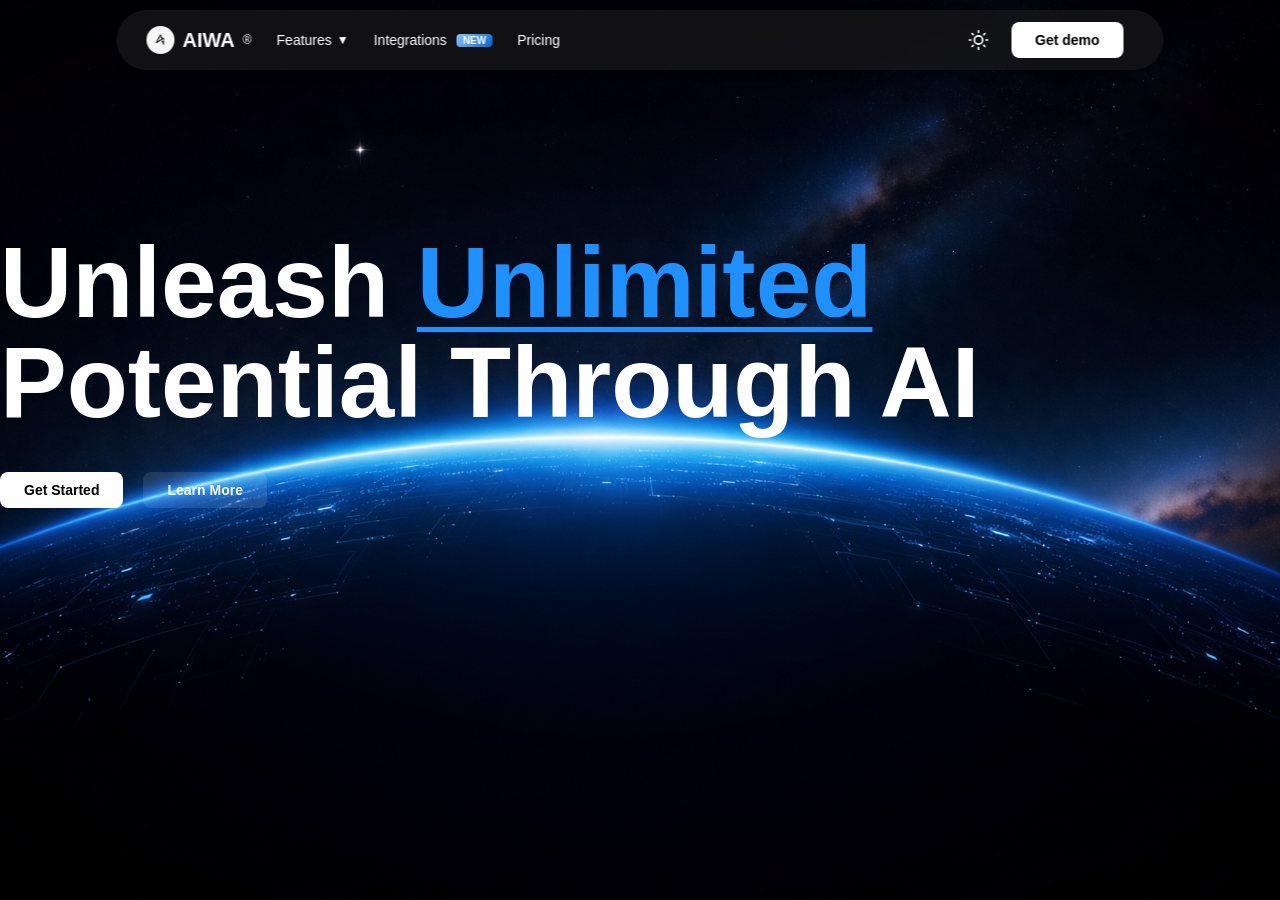
==== index.html @ b94301a7 "first commit" ====
<!DOCTYPE html>
<html lang="en">
<head>
    <meta charset="UTF-8">
    <meta name="viewport" content="width=device-width, initial-scale=1.0">
    <link rel="stylesheet" href="css/hero.css">
    <link rel="stylesheet" href="css/nav.css">
    <title>AIWA</title>
    
</head>
<body>

      <nav class="navbar" id="navbar">
        <div class="navbar-container">
            <div class="navbar-left">
                <a href="#" class="logo">
                    <img src="media/logo.jpeg" class="logo-icon">
                        
                    </img>
                    <span class="aiwa">AIWA</span>
                    <sup style="font-size: 12px; font-weight: 400;">®</sup>
                </a>

                <ul class="nav-links">
                    <li>
                        <a href="#">
                            Features
                            <span class="dropdown-arrow">▼</span>
                        </a>
                    </li>
                    <li>
                        <a href="#">
                            Integrations
                            <span class="badge">New</span>
                        </a>
                    </li>
                    <li><a href="#">Pricing</a></li>
                    
                </ul>
            </div>

            <div class="nav-right">
                <button class="theme-toggle" id="themeToggle">
                    <svg width="20" height="20" viewBox="0 0 24 24" fill="none" stroke="currentColor" stroke-width="2" stroke-linecap="round" stroke-linejoin="round">
                        <circle cx="12" cy="12" r="5"></circle>
                        <line x1="12" y1="1" x2="12" y2="3"></line>
                        <line x1="12" y1="21" x2="12" y2="23"></line>
                        <line x1="4.22" y1="4.22" x2="5.64" y2="5.64"></line>
                        <line x1="18.36" y1="18.36" x2="19.78" y2="19.78"></line>
                        <line x1="1" y1="12" x2="3" y2="12"></line>
                        <line x1="21" y1="12" x2="23" y2="12"></line>
                        <line x1="4.22" y1="19.78" x2="5.64" y2="18.36"></line>
                        <line x1="18.36" y1="5.64" x2="19.78" y2="4.22"></line>
                    </svg>
                </button>
                <a href="#" class="btn btn-demo">Get demo</a>
                <button class="mobile-menu-toggle" id="mobileMenuToggle">
                    <svg viewBox="0 0 24 24" fill="none" stroke="currentColor" stroke-width="2" stroke-linecap="round" stroke-linejoin="round">
                        <line x1="3" y1="12" x2="21" y2="12"></line>
                        <line x1="3" y1="6" x2="21" y2="6"></line>
                        <line x1="3" y1="18" x2="21" y2="18"></line>
                    </svg>
                </button>
            </div>
        </div>
    </nav>

    <!-- Mobile Menu -->
    <div class="mobile-menu" id="mobileMenu">
        <ul>
            <li>
                <a href="#">
                    Features
                    <span class="dropdown-arrow">▼</span>
                </a>
            </li>
            <li>
                <a href="#">
                    Integrations
                    <span class="badge">New</span>
                </a>
            </li>
            <li><a href="#">Pricing</a></li>
           
        </ul>
        <a href="#" class="btn btn-demo">Get demo</a>
    </div>

    

  <section class="herobg">
    <div class="container">
    
         <div class="hero">

            <h1>Unleash <span class="bluespans">Unlimited</span> <br> Potential Through AI</h1>
            <div class="btns">
                <button class="btn btn-primary">Get Started</button>
                <button class="btn btn-secondary">Learn More</button>
            </div>
        </div> 
        
    </div>
</section>
      <script>
        // Navbar shrink on scroll
        const navbar = document.getElementById('navbar');
        let lastScroll = 0;

        window.addEventListener('scroll', () => {
            const currentScroll = window.pageYOffset;

            if (currentScroll > 20) {
                navbar.classList.add('scrolled');
            } else {
                navbar.classList.remove('scrolled');
            }

            lastScroll = currentScroll;
        });

        // Mobile menu toggle
        const mobileMenuToggle = document.getElementById('mobileMenuToggle');
        const mobileMenu = document.getElementById('mobileMenu');

        mobileMenuToggle.addEventListener('click', () => {
            mobileMenu.classList.toggle('active');
        });

        // Close mobile menu when clicking outside
        document.addEventListener('click', (e) => {
            if (!mobileMenu.contains(e.target) && !mobileMenuToggle.contains(e.target)) {
                mobileMenu.classList.remove('active');
            }
        });

        // Close mobile menu when clicking a link
        mobileMenu.querySelectorAll('a').forEach(link => {
            link.addEventListener('click', () => {
                mobileMenu.classList.remove('active');
            });
        });

        // Optional: Theme toggle functionality
        const themeToggle = document.getElementById('themeToggle');
        themeToggle.addEventListener('click', () => {
            document.body.style.background = document.body.style.background.includes('1a1a2e') 
                ? 'linear-gradient(135deg, #f5f7fa 0%, #c3cfe2 100%)' 
                : 'linear-gradient(135deg, #1a1a2e 0%, #16213e 100%)';
        });
    </script>

    <!-- <script type="module">
        // OGL Library - Minimal imports needed
        class Renderer {
            constructor({ dpr = 1, canvas }) {
                this.dpr = dpr;
                this.canvas = canvas;
                this.gl = canvas.getContext('webgl') || canvas.getContext('experimental-webgl');
                if (!this.gl) {
                    console.error('WebGL not supported');
                }
            }

            setSize(width, height) {
                this.canvas.width = width * this.dpr;
                this.canvas.height = height * this.dpr;
                this.canvas.style.width = width + 'px';
                this.canvas.style.height = height + 'px';
                this.gl.viewport(0, 0, this.canvas.width, this.canvas.height);
            }

            render({ scene }) {
                this.gl.clearColor(0, 0, 0, 1);
                this.gl.clear(this.gl.COLOR_BUFFER_BIT);
                scene.draw();
            }
        }

        class Vec2 {
            constructor(x = 0, y = 0) {
                this.x = x;
                this.y = y;
            }

            set(x, y) {
                this.x = x;
                this.y = y;
                return this;
            }
        }

        class Triangle {
            constructor(gl) {
                this.gl = gl;
                this.position = new Float32Array([-1, -1, 3, -1, -1, 3]);
                this.buffer = gl.createBuffer();
                gl.bindBuffer(gl.ARRAY_BUFFER, this.buffer);
                gl.bufferData(gl.ARRAY_BUFFER, this.position, gl.STATIC_DRAW);
            }
        }

        class Program {
            constructor(gl, { vertex, fragment, uniforms = {} }) {
                this.gl = gl;
                this.uniforms = uniforms;
                
                const vertexShader = this.createShader(gl.VERTEX_SHADER, vertex);
                const fragmentShader = this.createShader(gl.FRAGMENT_SHADER, fragment);
                
                this.program = gl.createProgram();
                gl.attachShader(this.program, vertexShader);
                gl.attachShader(this.program, fragmentShader);
                gl.linkProgram(this.program);
                
                if (!gl.getProgramParameter(this.program, gl.LINK_STATUS)) {
                    console.error('Program link error:', gl.getProgramInfoLog(this.program));
                }
                
                this.uniformLocations = {};
                for (let name in uniforms) {
                    this.uniformLocations[name] = gl.getUniformLocation(this.program, name);
                }
            }

            createShader(type, source) {
                const shader = this.gl.createShader(type);
                this.gl.shaderSource(shader, source);
                this.gl.compileShader(shader);
                
                if (!this.gl.getShaderParameter(shader, this.gl.COMPILE_STATUS)) {
                    console.error('Shader compile error:', this.gl.getShaderInfoLog(shader));
                }
                
                return shader;
            }
        }

        class Mesh {
            constructor(gl, { geometry, program }) {
                this.gl = gl;
                this.geometry = geometry;
                this.program = program;
            }

            draw() {
                const gl = this.gl;
                gl.useProgram(this.program.program);
                
                // Set uniforms
                for (let name in this.program.uniforms) {
                    const uniform = this.program.uniforms[name];
                    const location = this.program.uniformLocations[name];
                    
                    if (uniform.value instanceof Vec2) {
                        gl.uniform2f(location, uniform.value.x, uniform.value.y);
                    } else if (typeof uniform.value === 'number') {
                        gl.uniform1f(location, uniform.value);
                    }
                }
                
                // Set position attribute
                const positionLocation = gl.getAttribLocation(this.program.program, 'position');
                gl.bindBuffer(gl.ARRAY_BUFFER, this.geometry.buffer);
                gl.enableVertexAttribArray(positionLocation);
                gl.vertexAttribPointer(positionLocation, 2, gl.FLOAT, false, 0, 0);
                
                gl.drawArrays(gl.TRIANGLES, 0, 3);
            }
        }

        // Shader code
        const vertex = `
attribute vec2 position;
void main(){gl_Position=vec4(position,0.0,1.0);}
`;

        const fragment = `
#ifdef GL_ES
precision lowp float;
#endif
uniform vec2 uResolution;
uniform float uTime;
uniform float uHueShift;
uniform float uNoise;
uniform float uScan;
uniform float uScanFreq;
uniform float uWarp;
#define iTime uTime
#define iResolution uResolution

vec4 buf[8];
float rand(vec2 c){return fract(sin(dot(c,vec2(12.9898,78.233)))*43758.5453);}

mat3 rgb2yiq=mat3(0.299,0.587,0.114,0.596,-0.274,-0.322,0.211,-0.523,0.312);
mat3 yiq2rgb=mat3(1.0,0.956,0.621,1.0,-0.272,-0.647,1.0,-1.106,1.703);

vec3 hueShiftRGB(vec3 col,float deg){
    vec3 yiq=rgb2yiq*col;
    float rad=radians(deg);
    float cosh=cos(rad),sinh=sin(rad);
    vec3 yiqShift=vec3(yiq.x,yiq.y*cosh-yiq.z*sinh,yiq.y*sinh+yiq.z*cosh);
    return clamp(yiq2rgb*yiqShift,0.0,1.0);
}

vec4 sigmoid(vec4 x){return 1./(1.+exp(-x));}

vec4 cppn_fn(vec2 coordinate,float in0,float in1,float in2){
    buf[6]=vec4(coordinate.x,coordinate.y,0.3948333106474662+in0,0.36+in1);
    buf[7]=vec4(0.14+in2,sqrt(coordinate.x*coordinate.x+coordinate.y*coordinate.y),0.,0.);
    buf[0]=mat4(vec4(6.5404263,-3.6126034,0.7590882,-1.13613),vec4(2.4582713,3.1660357,1.2219609,0.06276096),vec4(-5.478085,-6.159632,1.8701609,-4.7742867),vec4(6.039214,-5.542865,-0.90925294,3.251348))*buf[6]+mat4(vec4(0.8473259,-5.722911,3.975766,1.6522468),vec4(-0.24321538,0.5839259,-1.7661959,-5.350116),vec4(0.,0.,0.,0.),vec4(0.,0.,0.,0.))*buf[7]+vec4(0.21808943,1.1243913,-1.7969975,5.0294676);
    buf[1]=mat4(vec4(-3.3522482,-6.0612736,0.55641043,-4.4719114),vec4(0.8631464,1.7432913,5.643898,1.6106541),vec4(2.4941394,-3.5012043,1.7184316,6.357333),vec4(3.310376,8.209261,1.1355612,-1.165539))*buf[6]+mat4(vec4(5.24046,-13.034365,0.009859298,15.870829),vec4(2.987511,3.129433,-0.89023495,-1.6822904),vec4(0.,0.,0.,0.),vec4(0.,0.,0.,0.))*buf[7]+vec4(-5.9457836,-6.573602,-0.8812491,1.5436668);
    buf[0]=sigmoid(buf[0]);buf[1]=sigmoid(buf[1]);
    buf[2]=mat4(vec4(-15.219568,8.095543,-2.429353,-1.9381982),vec4(-5.951362,4.3115187,2.6393783,1.274315),vec4(-7.3145227,6.7297835,5.2473326,5.9411426),vec4(5.0796127,8.979051,-1.7278991,-1.158976))*buf[6]+mat4(vec4(-11.967154,-11.608155,6.1486754,11.237008),vec4(2.124141,-6.263192,-1.7050359,-0.7021966),vec4(0.,0.,0.,0.),vec4(0.,0.,0.,0.))*buf[7]+vec4(-4.17164,-3.2281182,-4.576417,-3.6401186);
    buf[3]=mat4(vec4(3.1832156,-13.738922,1.879223,3.233465),vec4(0.64300746,12.768129,1.9141049,0.50990224),vec4(-0.049295485,4.4807224,1.4733979,1.801449),vec4(5.0039253,13.000481,3.3991797,-4.5561905))*buf[6]+mat4(vec4(-0.1285731,7.720628,-3.1425676,4.742367),vec4(0.6393625,3.714393,-0.8108378,-0.39174938),vec4(0.,0.,0.,0.),vec4(0.,0.,0.,0.))*buf[7]+vec4(-1.1811101,-21.621881,0.7851888,1.2329718);
    buf[2]=sigmoid(buf[2]);buf[3]=sigmoid(buf[3]);
    buf[4]=mat4(vec4(5.214916,-7.183024,2.7228765,2.6592617),vec4(-5.601878,-25.3591,4.067988,0.4602802),vec4(-10.57759,24.286327,21.102104,37.546658),vec4(4.3024497,-1.9625226,2.3458803,-1.372816))*buf[0]+mat4(vec4(-17.6526,-10.507558,2.2587414,12.462782),vec4(6.265566,-502.75443,-12.642513,0.9112289),vec4(-10.983244,20.741234,-9.701768,-0.7635988),vec4(5.383626,1.4819539,-4.1911616,-4.8444734))*buf[1]+mat4(vec4(12.785233,-16.345072,-0.39901125,1.7955981),vec4(-30.48365,-1.8345358,1.4542528,-1.1118771),vec4(19.872723,-7.337935,-42.941723,-98.52709),vec4(8.337645,-2.7312303,-2.2927687,-36.142323))*buf[2]+mat4(vec4(-16.298317,3.5471997,-0.44300047,-9.444417),vec4(57.5077,-35.609753,16.163465,-4.1534753),vec4(-0.07470326,-3.8656476,-7.0901804,3.1523974),vec4(-12.559385,-7.077619,1.490437,-0.8211543))*buf[3]+vec4(-7.67914,15.927437,1.3207729,-1.6686112);
    buf[5]=mat4(vec4(-1.4109162,-0.372762,-3.770383,-21.367174),vec4(-6.2103205,-9.35908,0.92529047,8.82561),vec4(11.460242,-22.348068,13.625772,-18.693201),vec4(-0.3429052,-3.9905605,-2.4626114,-0.45033523))*buf[0]+mat4(vec4(7.3481627,-4.3661838,-6.3037653,-3.868115),vec4(1.5462853,6.5488915,1.9701879,-0.58291394),vec4(6.5858274,-2.2180402,3.7127688,-1.3730392),vec4(-5.7973905,10.134961,-2.3395722,-5.965605))*buf[1]+mat4(vec4(-2.5132585,-6.6685553,-1.4029363,-0.16285264),vec4(-0.37908727,0.53738135,4.389061,-1.3024765),vec4(-0.70647055,2.0111287,-5.1659346,-3.728635),vec4(-13.562562,10.487719,-0.9173751,-2.6487076))*buf[2]+mat4(vec4(-8.645013,6.5546675,-6.3944063,-5.5933375),vec4(-0.57783127,-1.077275,36.91025,5.736769),vec4(14.283112,3.7146652,7.1452246,-4.5958776),vec4(2.7192075,3.6021907,-4.366337,-2.3653464))*buf[3]+vec4(-5.9000807,-4.329569,1.2427121,8.59503);
    buf[4]=sigmoid(buf[4]);buf[5]=sigmoid(buf[5]);
    buf[6]=mat4(vec4(-1.61102,0.7970257,1.4675229,0.20917463),vec4(-28.793737,-7.1390953,1.5025433,4.656581),vec4(-10.94861,39.66238,0.74318546,-10.095605),vec4(-0.7229728,-1.5483948,0.7301322,2.1687684))*buf[0]+mat4(vec4(3.2547753,21.489103,-1.0194173,-3.3100595),vec4(-3.7316632,-3.3792162,-7.223193,-0.23685838),vec4(13.1804495,0.7916005,5.338587,5.687114),vec4(-4.167605,-17.798311,-6.815736,-1.6451967))*buf[1]+mat4(vec4(0.604885,-7.800309,-7.213122,-2.741014),vec4(-3.522382,-0.12359311,-0.5258442,0.43852118),vec4(9.6752825,-22.853785,2.062431,0.099892326),vec4(-4.3196306,-17.730087,2.5184598,5.30267))*buf[2]+mat4(vec4(-6.545563,-15.790176,-6.0438633,-5.415399),vec4(-43.591583,28.551912,-16.00161,18.84728),vec4(4.212382,8.394307,3.0958717,8.657522),vec4(-5.0237565,-4.450633,-4.4768,-5.5010443))*buf[3]+mat4(vec4(1.6985557,-67.05806,6.897715,1.9004834),vec4(1.8680354,2.3915145,2.5231109,4.081538),vec4(11.158006,1.7294737,2.0738268,7.386411),vec4(-4.256034,-306.24686,8.258898,-17.132736))*buf[4]+mat4(vec4(1.6889864,-4.5852966,3.8534803,-6.3482175),vec4(1.3543309,-1.2640043,9.932754,2.9079645),vec4(-5.2770967,0.07150358,-0.13962056,3.3269649),vec4(28.34703,-4.918278,6.1044083,4.085355))*buf[5]+vec4(6.6818056,12.522166,-3.7075126,-4.104386);
    buf[7]=mat4(vec4(-8.265602,-4.7027016,5.098234,0.7509808),vec4(8.6507845,-17.15949,16.51939,-8.884479),vec4(-4.036479,-2.3946867,-2.6055532,-1.9866527),vec4(-2.2167742,-1.8135649,-5.9759874,4.8846445))*buf[0]+mat4(vec4(6.7790847,3.5076547,-2.8191125,-2.7028968),vec4(-5.743024,-0.27844876,1.4958696,-5.0517144),vec4(13.122226,15.735168,-2.9397483,-4.101023),vec4(-14.375265,-5.030483,-6.2599335,2.9848232))*buf[1]+mat4(vec4(4.0950394,-0.94011575,-5.674733,4.755022),vec4(4.3809423,4.8310084,1.7425908,-3.437416),vec4(2.117492,0.16342592,-104.56341,16.949184),vec4(-5.22543,-2.994248,3.8350096,-1.9364246))*buf[2]+mat4(vec4(-5.900337,1.7946124,-13.604192,-3.8060522),vec4(6.6583457,31.911177,25.164474,91.81147),vec4(11.840538,4.1503043,-0.7314397,6.768467),vec4(-6.3967767,4.034772,6.1714606,-0.32874924))*buf[3]+mat4(vec4(3.4992442,-196.91893,-8.923708,2.8142626),vec4(3.4806502,-3.1846354,5.1725626,5.1804223),vec4(-2.4009497,15.585794,1.2863957,2.0252278),vec4(-71.25271,-62.441242,-8.138444,0.50670296))*buf[4]+mat4(vec4(-12.291733,-11.176166,-7.3474145,4.390294),vec4(10.805477,5.6337385,-0.9385842,-4.7348723),vec4(-12.869276,-7.039391,5.3029537,7.5436664),vec4(1.4593618,8.91898,3.5101583,5.840625))*buf[5]+vec4(2.2415268,-6.705987,-0.98861027,-2.117676);
    buf[6]=sigmoid(buf[6]);buf[7]=sigmoid(buf[7]);
    buf[0]=mat4(vec4(1.6794263,1.3817469,2.9625452,0.),vec4(-1.8834411,-1.4806935,-3.5924516,0.),vec4(-1.3279216,-1.0918057,-2.3124623,0.),vec4(0.2662234,0.23235129,0.44178495,0.))*buf[0]+mat4(vec4(-0.6299101,-0.5945583,-0.9125601,0.),vec4(0.17828953,0.18300213,0.18182953,0.),vec4(-2.96544,-2.5819945,-4.9001055,0.),vec4(1.4195864,1.1868085,2.5176322,0.))*buf[1]+mat4(vec4(-1.2584374,-1.0552157,-2.1688404,0.),vec4(-0.7200217,-0.52666044,-1.438251,0.),vec4(0.15345335,0.15196142,0.272854,0.),vec4(0.945728,0.8861938,1.2766753,0.))*buf[2]+mat4(vec4(-2.4218085,-1.968602,-4.35166,0.),vec4(-22.683098,-18.0544,-41.954372,0.),vec4(0.63792,0.5470648,1.1078634,0.),vec4(-1.5489894,-1.3075932,-2.6444845,0.))*buf[3]+mat4(vec4(-0.49252132,-0.39877754,-0.91366625,0.),vec4(0.95609266,0.7923952,1.640221,0.),vec4(0.30616966,0.15693925,0.8639857,0.),vec4(1.1825981,0.94504964,2.176963,0.))*buf[4]+mat4(vec4(0.35446745,0.3293795,0.59547555,0.),vec4(-0.58784515,-0.48177817,-1.0614829,0.),vec4(2.5271258,1.9991658,4.6846647,0.),vec4(0.13042648,0.08864098,0.30187556,0.))*buf[5]+mat4(vec4(-1.7718065,-1.4033192,-3.3355875,0.),vec4(3.1664357,2.638297,5.378702,0.),vec4(-3.1724713,-2.6107926,-5.549295,0.),vec4(-2.851368,-2.249092,-5.3013067,0.))*buf[6]+mat4(vec4(1.5203838,1.2212278,2.8404984,0.),vec4(1.5210563,1.2651345,2.683903,0.),vec4(2.9789467,2.4364579,5.2347264,0.),vec4(2.2270417,1.8825914,3.8028636,0.))*buf[7]+vec4(-1.5468478,-3.6171484,0.24762098,0.);
    buf[0]=sigmoid(buf[0]);
    return vec4(buf[0].x,buf[0].y,buf[0].z,1.);
}

void mainImage(out vec4 fragColor,in vec2 fragCoord){
    vec2 uv=fragCoord/uResolution.xy*2.-1.;
    uv.y*=-1.;
    uv+=uWarp*vec2(sin(uv.y*6.283+uTime*0.5),cos(uv.x*6.283+uTime*0.5))*0.05;
    fragColor=cppn_fn(uv,0.1*sin(0.3*uTime),0.1*sin(0.69*uTime),0.1*sin(0.44*uTime));
}

void main(){
    vec4 col;mainImage(col,gl_FragCoord.xy);
    col.rgb=hueShiftRGB(col.rgb,uHueShift);
    float scanline_val=sin(gl_FragCoord.y*uScanFreq)*0.5+0.5;
    col.rgb*=1.-(scanline_val*scanline_val)*uScan;
    col.rgb+=(rand(gl_FragCoord.xy+uTime)-0.5)*uNoise;
    gl_FragColor=vec4(clamp(col.rgb,0.0,1.0),1.0);
}
`;

        // DarkVeil initialization
        function initDarkVeil(canvas, options = {}) {
            const {
                hueShift = 38,
                noiseIntensity = 0,
                scanlineIntensity = 0,
                speed = 1.5,
                scanlineFrequency = 0.5,
                warpAmount = 0,
                resolutionScale = 1
            } = options;

            const parent = canvas.parentElement;

            const renderer = new Renderer({
                dpr: Math.min(window.devicePixelRatio, 2),
                canvas
            });

            const gl = renderer.gl;
            const geometry = new Triangle(gl);

            const program = new Program(gl, {
                vertex,
                fragment,
                uniforms: {
                    uTime: { value: 0 },
                    uResolution: { value: new Vec2() },
                    uHueShift: { value: hueShift },
                    uNoise: { value: noiseIntensity },
                    uScan: { value: scanlineIntensity },
                    uScanFreq: { value: scanlineFrequency },
                    uWarp: { value: warpAmount }
                }
            });

            const mesh = new Mesh(gl, { geometry, program });

            const resize = () => {
                const w = parent.clientWidth;
                const h = parent.clientHeight;
                renderer.setSize(w * resolutionScale, h * resolutionScale);
                program.uniforms.uResolution.value.set(w, h);
            };

            window.addEventListener('resize', resize);
            resize();

            const start = performance.now();
            let frame = 0;

            const loop = () => {
                program.uniforms.uTime.value = ((performance.now() - start) / 1000) * speed;
                program.uniforms.uHueShift.value = hueShift;
                program.uniforms.uNoise.value = noiseIntensity;
                program.uniforms.uScan.value = scanlineIntensity;
                program.uniforms.uScanFreq.value = scanlineFrequency;
                program.uniforms.uWarp.value = warpAmount;
                renderer.render({ scene: mesh });
                frame = requestAnimationFrame(loop);
            };

            loop();

            return () => {
                cancelAnimationFrame(frame);
                window.removeEventListener('resize', resize);
            };
        }

        // Initialize
        const canvas = document.getElementById('darkVeilCanvas');
        initDarkVeil(canvas, {
            hueShift: 38,
            noiseIntensity: 0,
            scanlineIntensity: 0,
            speed: 1.5,
            scanlineFrequency: 0.5,
            warpAmount: 0
        });
    </script> -->
</body>
</html>
---- css/hero.css ----
* {
            margin: 0;
            padding: 0;
            box-sizing: border-box;
        }

        body {
            font-family: -apple-system, BlinkMacSystemFont, 'Segoe UI', Roboto, Oxygen, Ubuntu, Cantarell, sans-serif;
            background: #000;
            color: white;
            overflow-x: hidden;
         
        }

        .bluespans {
            color: #1e90ff;
            text-decoration: underline 5px;
            text-underline-offset: 10px;
        }
       
      .herobg {
        width: 100%;
        height: 100vh;
        background-image: url(../media/Firefly.png);
        background-size: cover;
       background-position: top;
       
      }

      .container {
        width: 100%;
        height: 100%;
        display: flex;
        justify-content: flex-start;
        align-items: center;
        max-width: 1550px;
        margin: 0 auto;
      }

      .hero {
        transform: translateY(-80px);
      }

      .hero h1{
        font-size: 100px;
        margin-bottom: 40px;
        line-height: 1;
      }





       .btns  {
        display: flex;
        gap: 20px;
       }


        

  

        .btn-primary {
            background: white;
            color: #000;
        }

        .btn-primary:hover {
            transform: translateY(-2px);
            box-shadow: 0 10px 25px rgba(255, 255, 255, 0.2);
        }

        .btn-secondary {
            background: rgba(255, 255, 255, 0.1);
            color: white;
            border: 1px solid rgba(255, 255, 255, 0.2);
        }

        .btn-secondary:hover {
            background: rgba(255, 255, 255, 0.15);
        }
---- css/nav.css ----
* {
            margin: 0;
            padding: 0;
            box-sizing: border-box;
        }
        
        /* Navbar Styles */
        .navbar {
            position: fixed;
            top: 10px;
            left: 50%;
            transform: translateX(-50%);
            width: auto;
            max-width: calc(100% - 80px);
            background-color: #171719c4;
            backdrop-filter: blur(10px);
            z-index: 1000;
            transition: all 0.3s ease;
            padding: 12px 30px;
            border-radius: 50px;
            box-shadow: 0 2px 10px rgba(0, 0, 0, 0.3);
        }

        .navbar-container {
            display: flex;
            justify-content: flex-start;
            align-items: center;
            transition: all 0.3s ease;
            width: 100%;
        }
        
        .navbar-left {
            display: flex;
            align-items: center;
            gap: 25px;
            flex-shrink: 0;
        }
        
        .nav-right {
            display: flex;
            align-items: center;
            gap: 15px;
            margin-left: 400px;
            transition: margin-left 0.3s ease;
        }
        
        .navbar.scrolled .nav-right {
            margin-left: 20px;
        }

        /* Logo */
        .logo {
            display: flex;
            align-items: center;
            gap: 8px;
            color: white;
            font-size: 20px;
            font-weight: 600;
            text-decoration: none;
            transition: all 0.3s ease;
        }

        .aiwa {
        color: white;
        text-decoration: none;
        }


        .logo-icon {
            width: 28px;
            height: 28px;
            border-radius: 50px;
            display: flex;
            align-items: center;
            justify-content: center;
            transition: all 0.3s ease;
        }

     

        /* Navigation Links */
        .nav-links {
            display: flex;
            align-items: center;
            gap: 25px;
            list-style: none;
        }

        .nav-links a {
            color: white;
            text-decoration: none;
            font-size: 14px;
            font-weight: 500;
            transition: all 0.3s ease;
            position: relative;
            display: flex;
            align-items: center;
            gap: 5px;
        }

        .nav-links a:hover {
            color: #e0e0e0;
        }

       .badge {
            background: linear-gradient(135deg, #8ac4ff 0%, #0066cc 100%);
            color: white;
            padding: 1px 6px;
            border-radius: 4px;
            font-size: 10px;
            font-weight: 600;
            text-transform: uppercase;
            margin-left: 5px;
        }

        .dropdown-arrow {
            font-size: 12px;
            transition: transform 0.3s ease;
        }

        .nav-links a:hover .dropdown-arrow {
            transform: rotate(180deg);
        }

        /* Right Section - already defined above with margin-left */
        .theme-toggle {
            background: none;
            border: none;
            color: white;
            cursor: pointer;
            padding: 8px;
            border-radius: 6px;
            transition: all 0.3s ease;
            display: flex;
            align-items: center;
            justify-content: center;
        }

        .theme-toggle:hover {
            background: rgba(255, 255, 255, 0.1);
        }

        .btn {
            padding: 10px 24px;
            border-radius: 8px;
            font-size: 14px;
            font-weight: 600;
            text-decoration: none;
            transition: all 0.3s ease;
            border: none;
            cursor: pointer;
            white-space: nowrap;
        }

        .btn-demo {
            background: white;
            color: black;
            margin-right: 10px;
        }

        .btn-demo:hover {
            background: #f0f0f0;
            transform: translateY(-2px);
        }

        /* Demo Content */
        .content {
            max-width: 1200px;
            margin: 100px auto;
            padding: 40px;
            color: white;
        }

        .content h1 {
            font-size: 48px;
            margin-bottom: 20px;
        }

        .content p {
            font-size: 18px;
            line-height: 1.6;
            margin-bottom: 20px;
        }

        /* Mobile Menu Toggle */
        .mobile-menu-toggle {
            display: none;
            background: none;
            border: none;
            color: white;
            cursor: pointer;
            padding: 8px;
            border-radius: 6px;
            transition: all 0.3s ease;
        }

        .mobile-menu-toggle:hover {
            background: rgba(255, 255, 255, 0.1);
        }

        .mobile-menu-toggle svg {
            width: 24px;
            height: 24px;
        }

        /* Mobile Menu Dropdown */
        .mobile-menu {
            display: none;
            position: fixed;
            top: 70px;
            left: 50%;
            transform: translateX(-50%);
            width: calc(100% - 40px);
            max-width: 400px;
            background-color: rgba(0, 0, 0, 0.98);
            backdrop-filter: blur(10px);
            border-radius: 20px;
            padding: 20px;
            box-shadow: 0 4px 20px rgba(0, 0, 0, 0.5);
            z-index: 999;
            opacity: 0;
            transition: opacity 0.3s ease;
        }

        .mobile-menu.active {
            display: block;
            opacity: 1;
        }

        .mobile-menu ul {
            list-style: none;
            padding: 0;
            margin: 0;
        }

        .mobile-menu ul li {
            margin-bottom: 15px;
        }

        .mobile-menu ul li:last-child {
            margin-bottom: 0;
        }

        .mobile-menu a {
            color: white;
            text-decoration: none;
            font-size: 16px;
            font-weight: 500;
            display: flex;
            align-items: center;
            gap: 8px;
            padding: 12px;
            border-radius: 8px;
            transition: background 0.3s ease;
        }

        .mobile-menu a:hover {
            background: rgba(255, 255, 255, 0.1);
        }

        .mobile-menu .btn-demo {
            width: 100%;
            text-align: center;
            margin-top: 15px;
            padding: 12px 24px;
            display: block;
        }

        .mobile-menu .badge {
            margin-left: auto;
        }

        /* Responsive */
        @media (max-width: 968px) {
            .navbar {
                width: auto;
                max-width: calc(100% - 40px);
                padding: 12px 20px;
            }

            .navbar-left {
                gap: 20px;
            }

            .nav-links {
                gap: 20px;
            }

            .nav-links a {
                font-size: 13px;
            }

            .nav-right {
                margin-left: 100px;
            }

            .navbar.scrolled .nav-right {
                margin-left: 15px;
            }

            .btn {
                padding: 8px 18px;
                font-size: 13px;
            }
        }

        @media (max-width: 768px) {
            .navbar {
                padding: 10px 15px;
            }

            .navbar-left {
                gap: 15px;
            }

            .nav-links {
                display: none;
            }

            .mobile-menu-toggle {
                display: flex;
                align-items: center;
                justify-content: center;
            }

            .theme-toggle {
                display: none;
            }

            .nav-right {
                margin-left: 40px;
                gap: 10px;
            }

            .navbar.scrolled .nav-right {
                margin-left: 10px;
            }

            .nav-right .btn-demo {
                display: none;
            }

            .logo {
                font-size: 18px;
            }

            .logo-icon {
                width: 24px;
                height: 24px;
            }

            .logo-icon svg {
                width: 14px;
                height: 14px;
            }

            .content {
                padding: 20px;
            }

            .content h1 {
                font-size: 32px;
            }

            .content p {
                font-size: 16px;
            }
        }

        @media (max-width: 480px) {
            .navbar {
                padding: 8px 12px;
            }

            .navbar-left {
                gap: 10px;
            }

            .nav-right {
                margin-left: 20px;
            }

            .navbar.scrolled .nav-right {
                margin-left: 8px;
            }

            .logo {
                font-size: 16px;
            }

            .logo-icon {
                width: 22px;
                height: 22px;
            }

            .theme-toggle {
                padding: 6px;
            }

            .theme-toggle svg {
                width: 18px;
                height: 18px;
            }

            .mobile-menu {
                top: 60px;
            }
        }
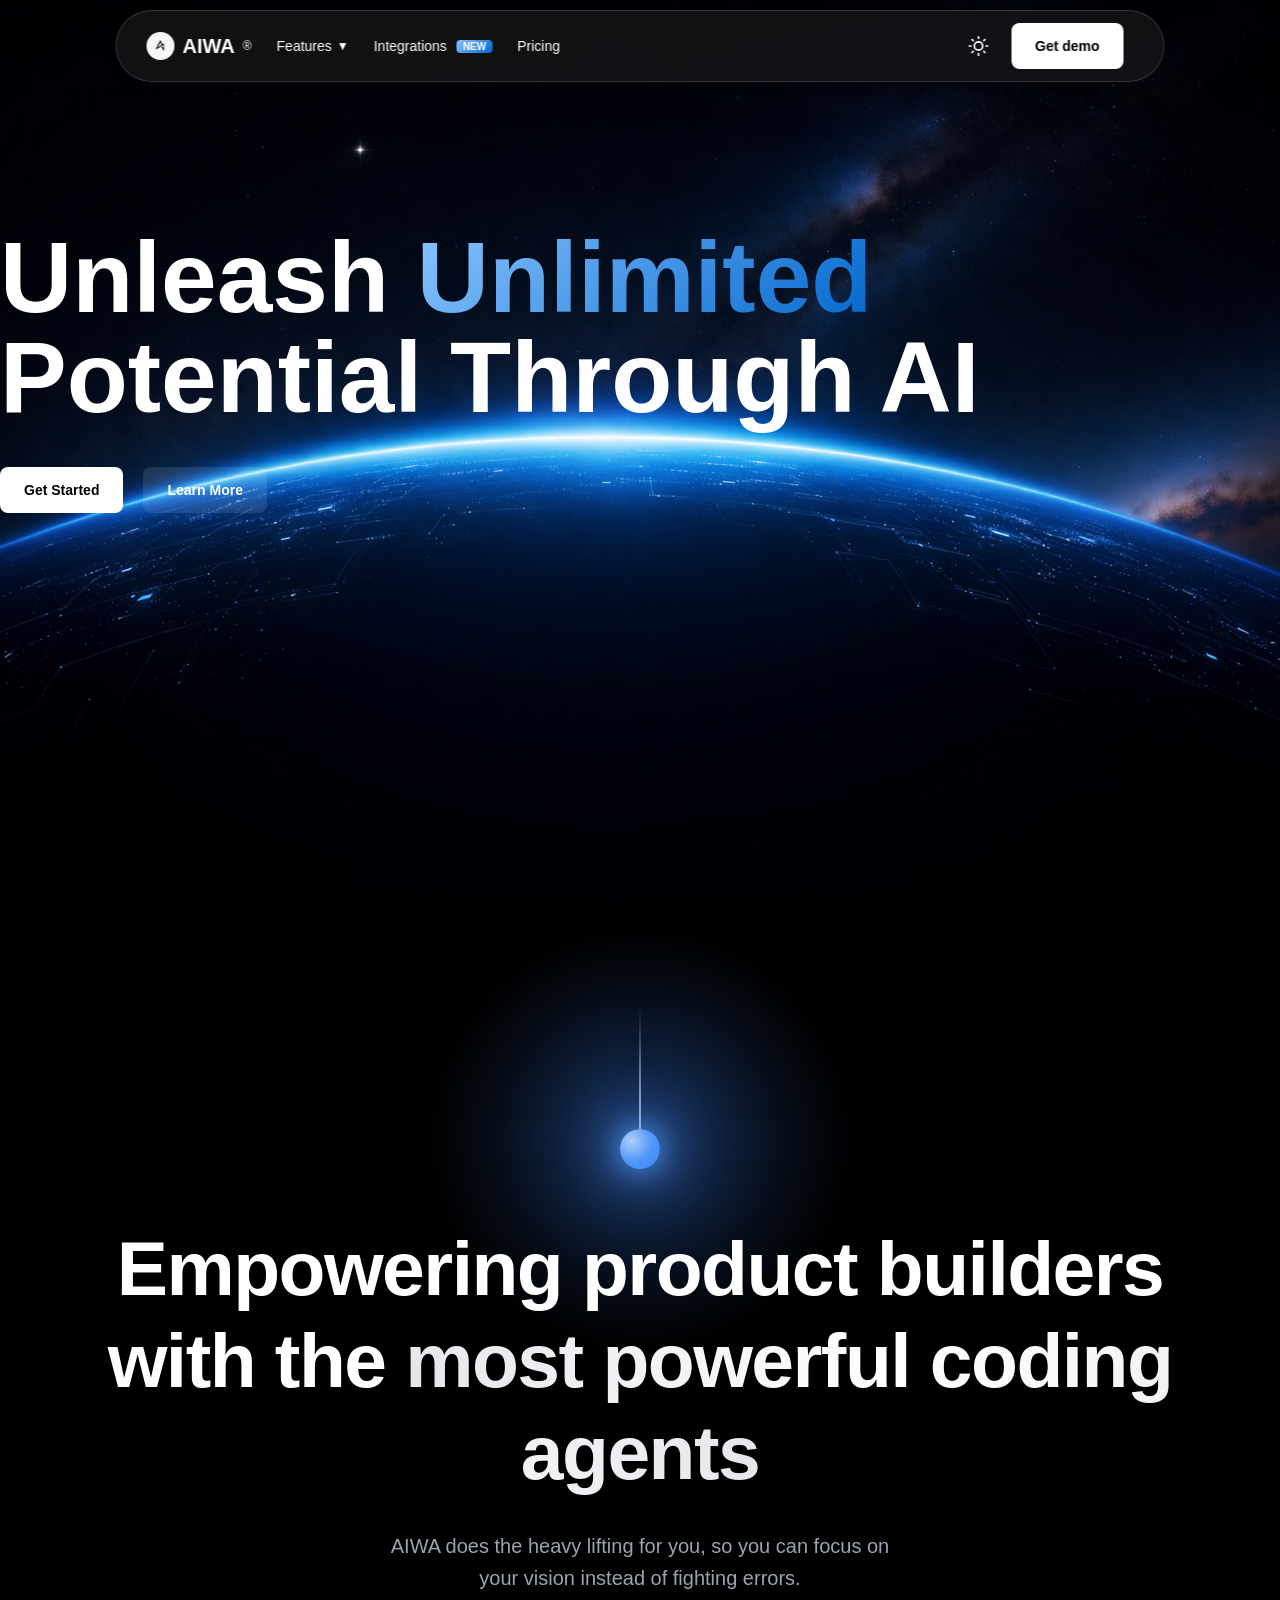
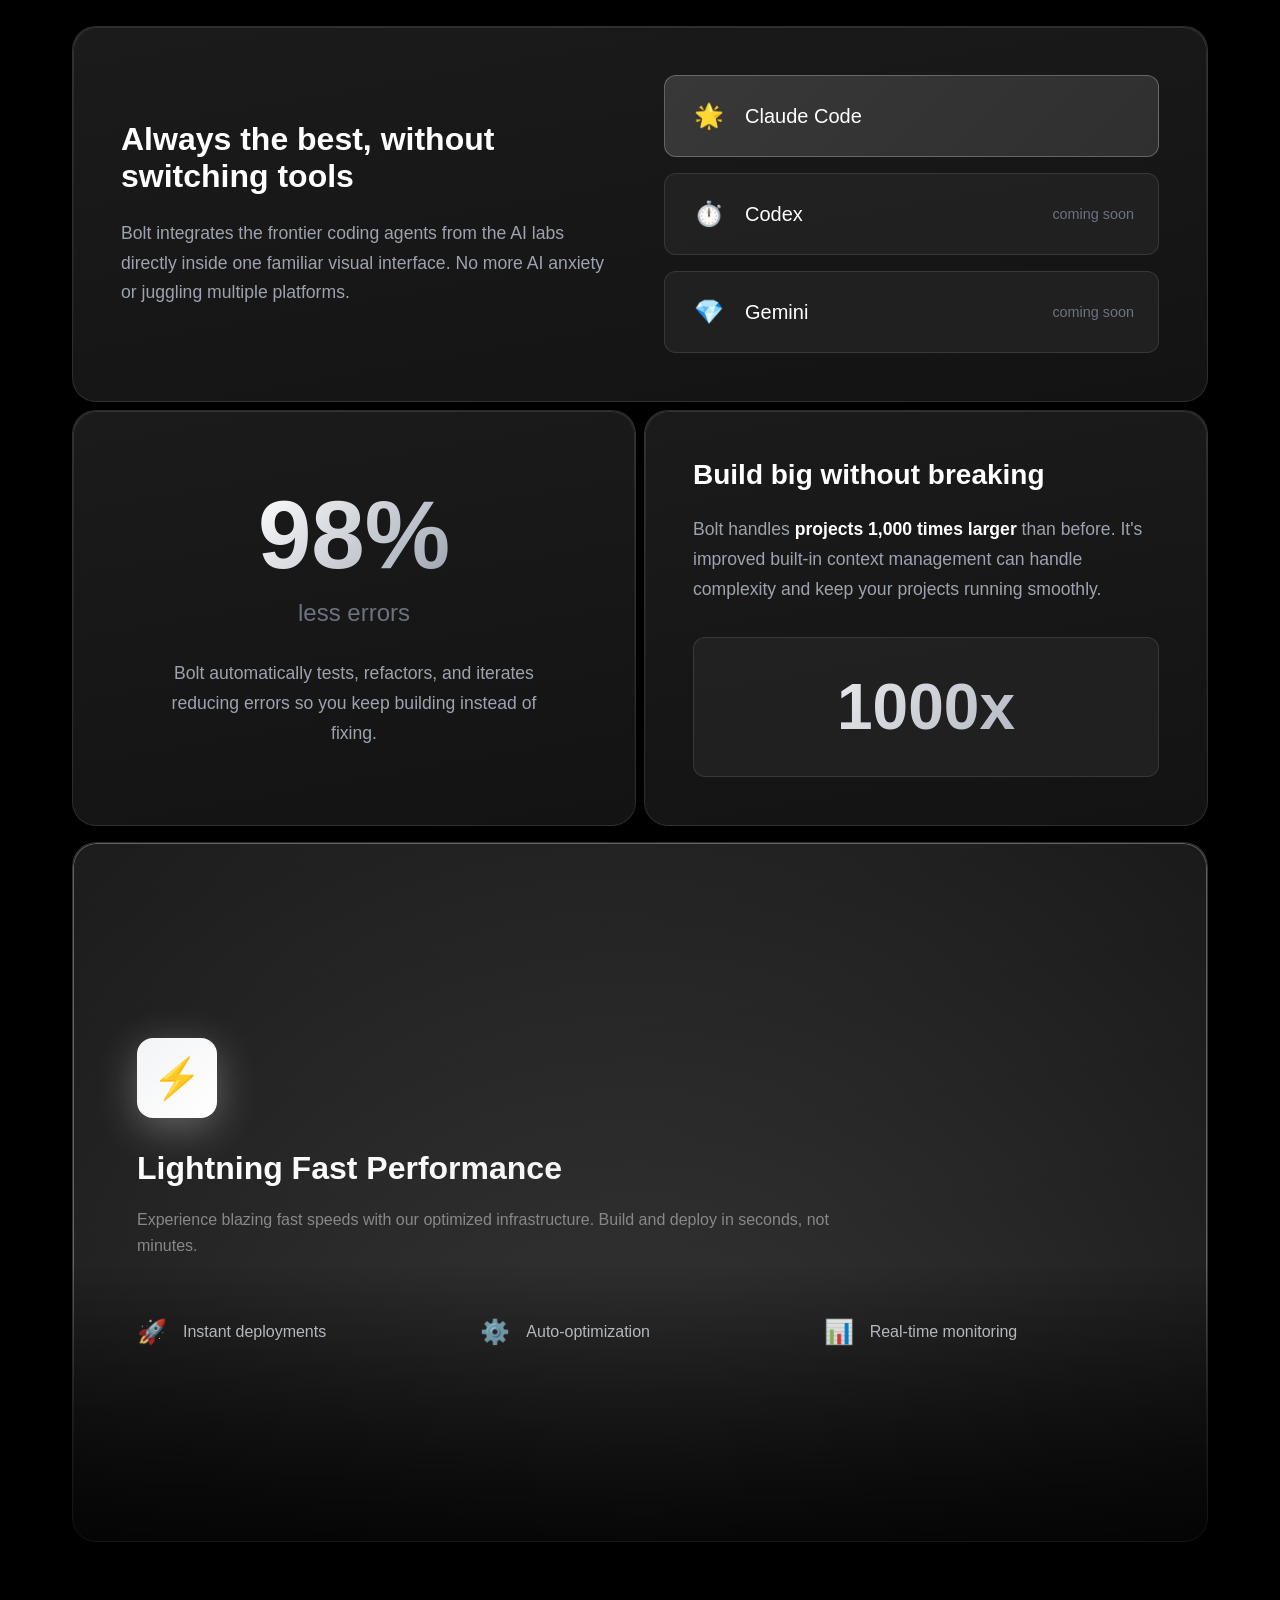
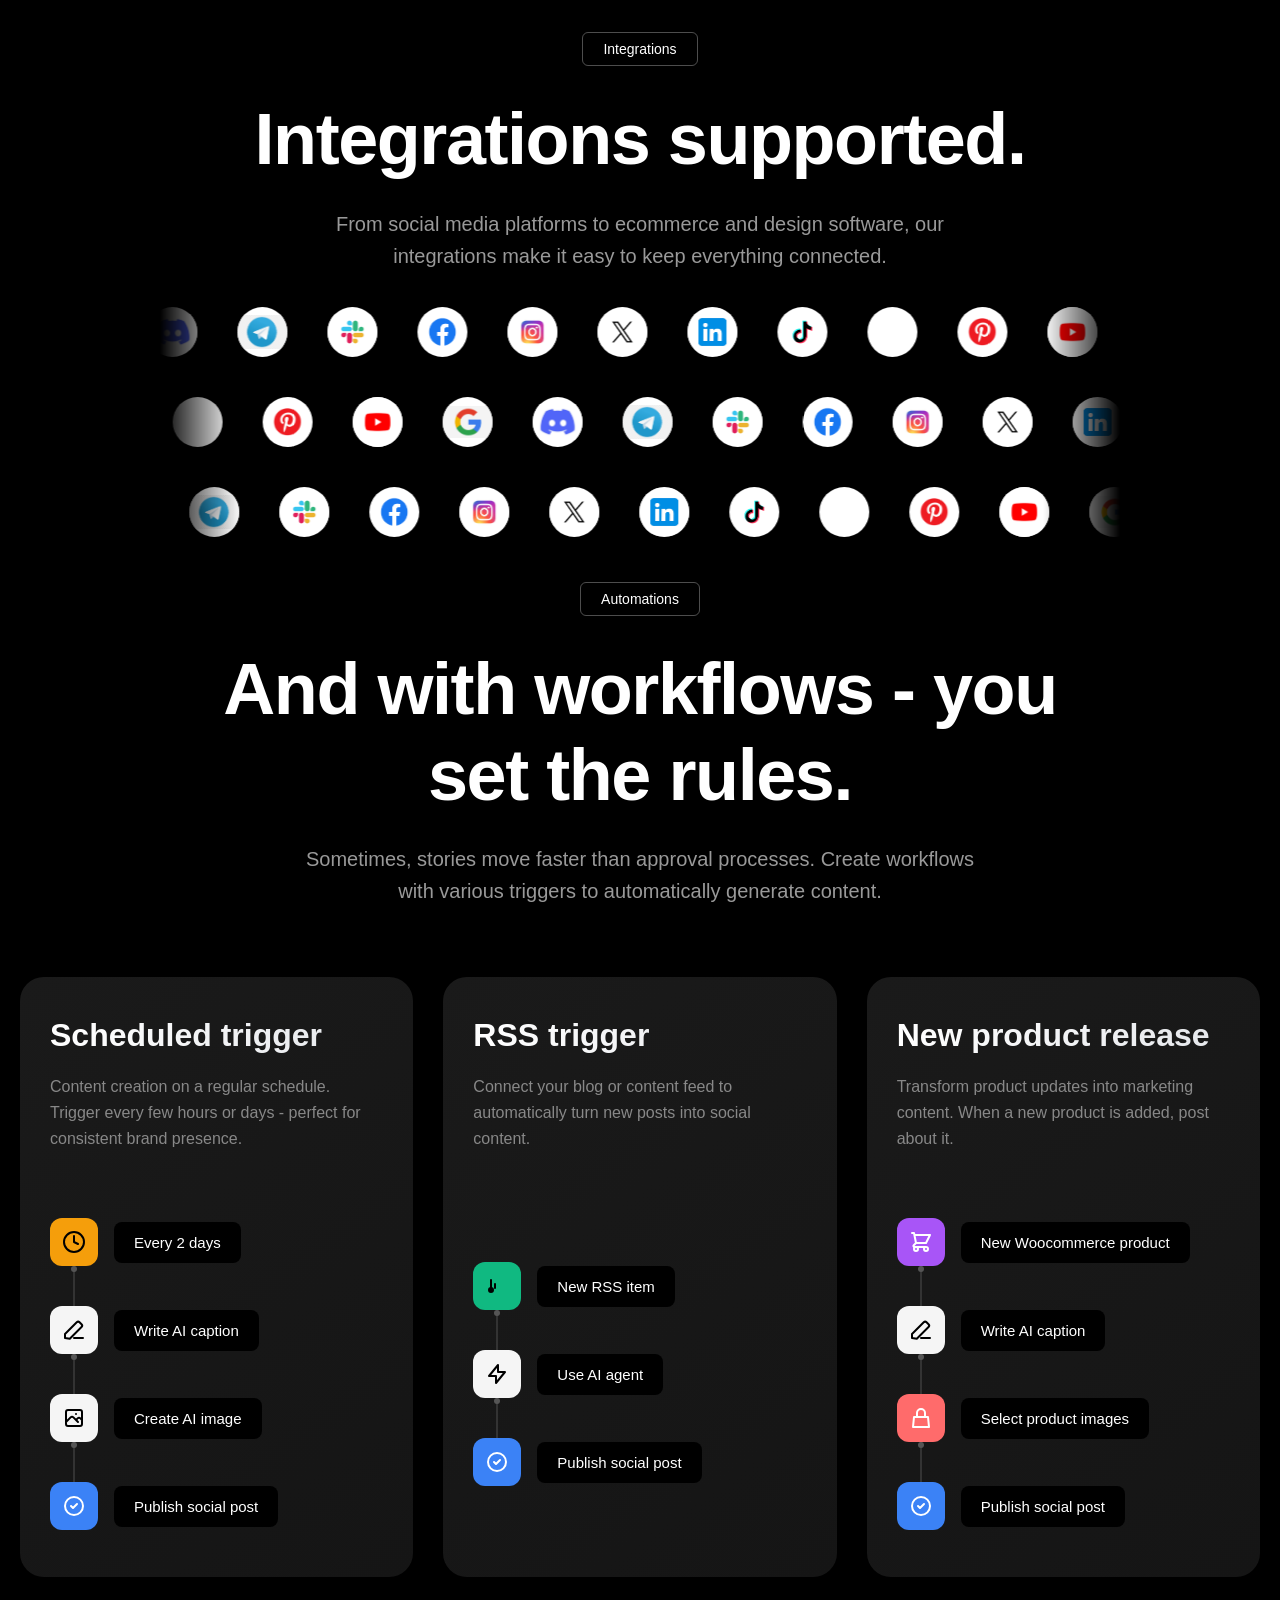
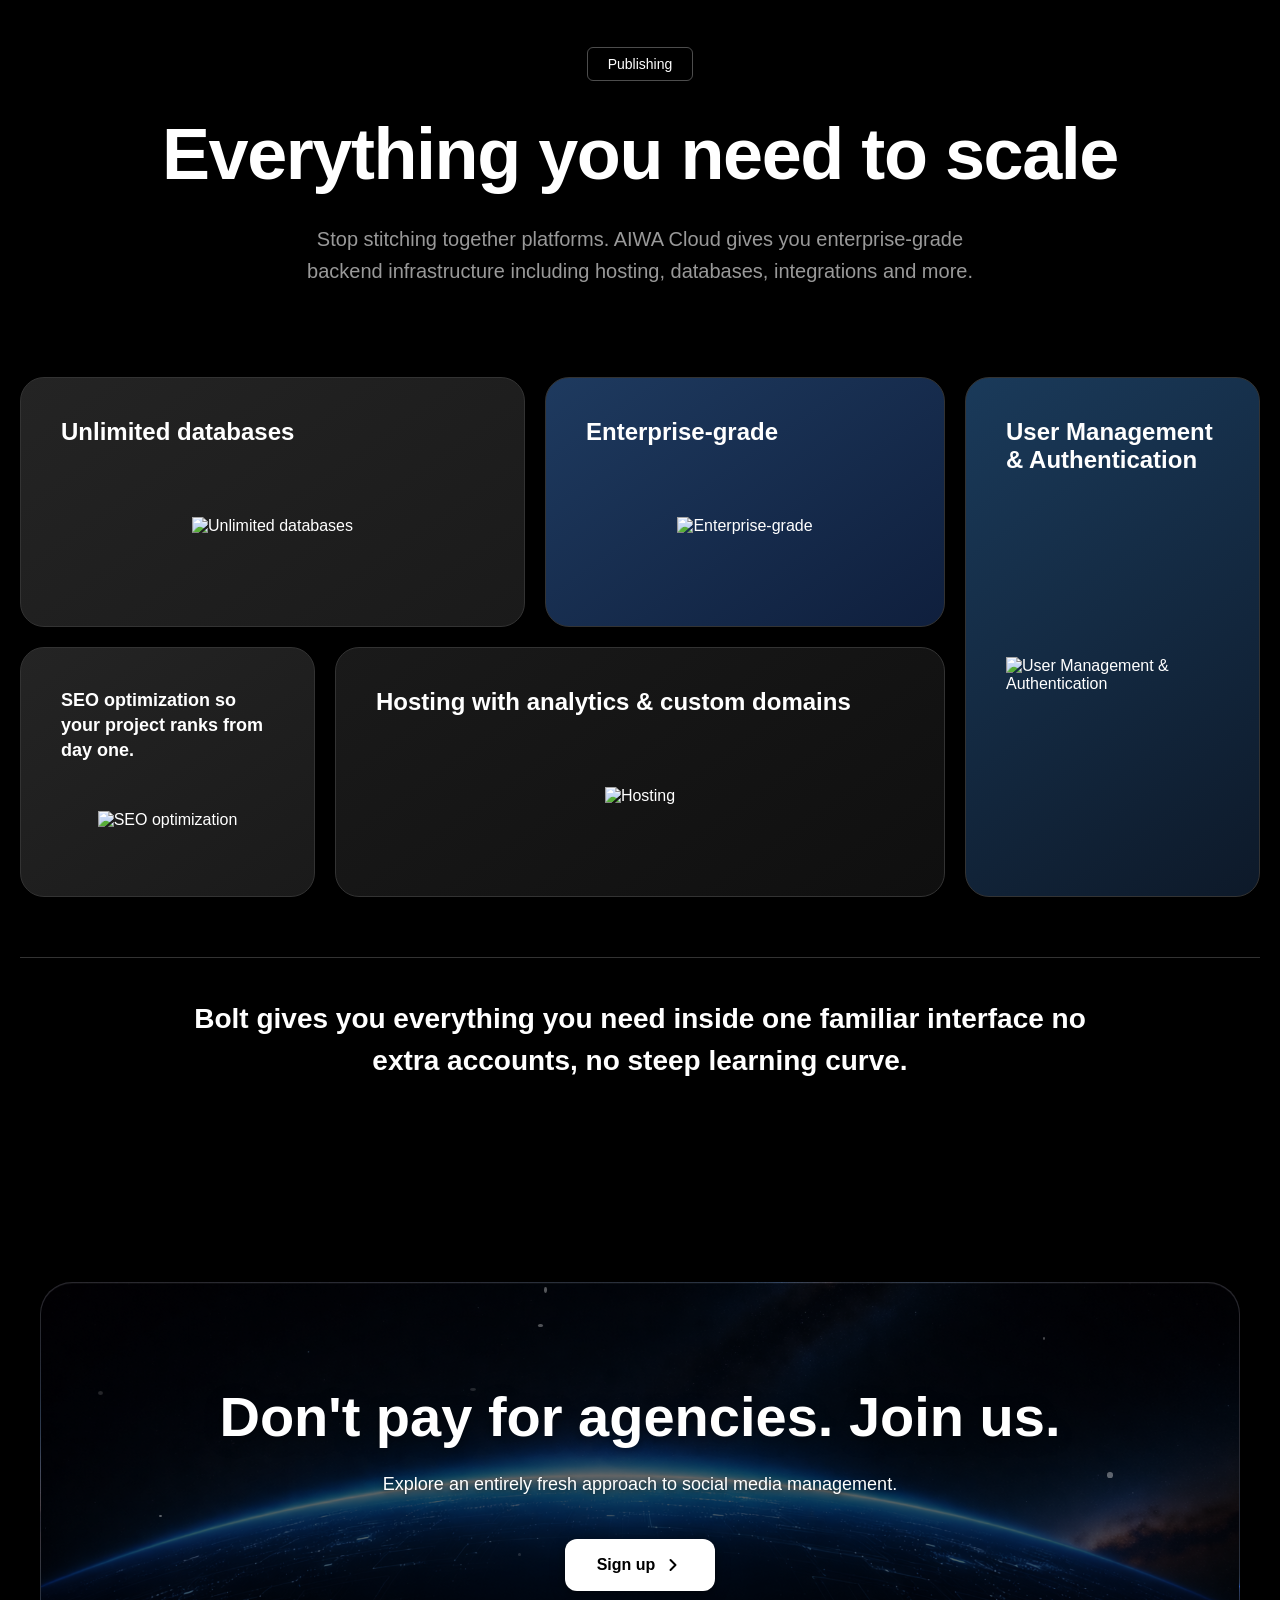
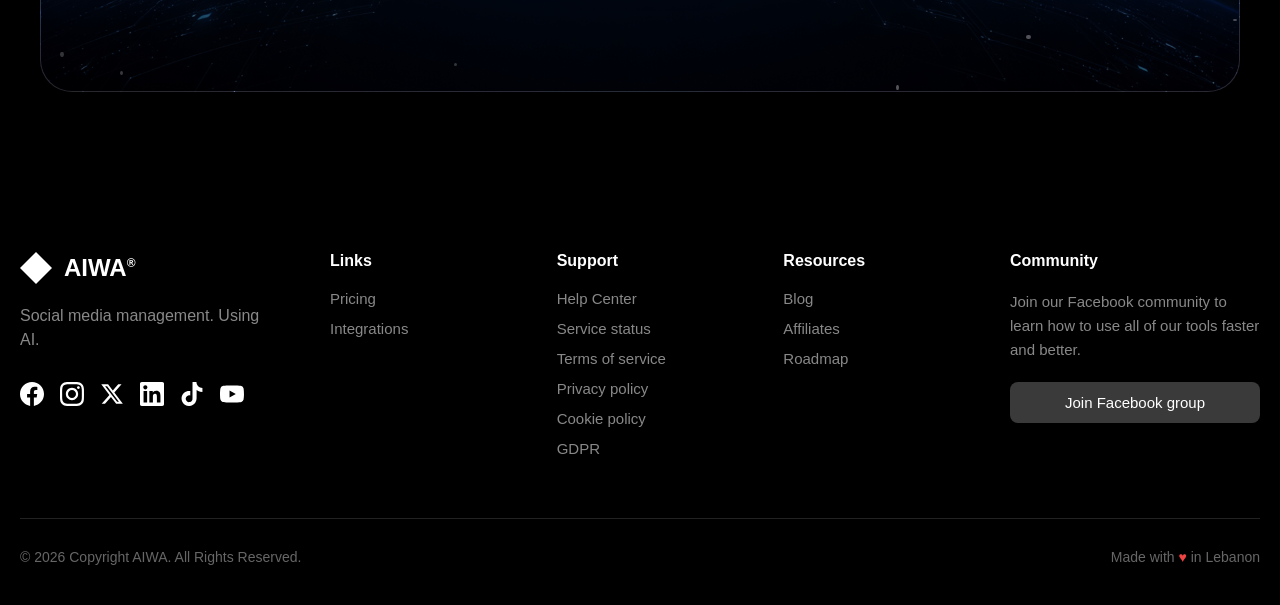
==== commit 948b635b: "second" ====
--- a/index.html
+++ b/index.html
@@ -5,11 +5,16 @@
     <meta name="viewport" content="width=device-width, initial-scale=1.0">
     <link rel="stylesheet" href="css/hero.css">
     <link rel="stylesheet" href="css/nav.css">
+    <link rel="stylesheet" href="css/logoloop.css">
+    <link rel="stylesheet" href="css/card.css">
+    <link rel="stylesheet" href="css/workflows.css">
+    <link rel="stylesheet" href="css/cta.css">
+    <link rel="stylesheet" href="css/footer.css">
     <title>AIWA</title>
     
 </head>
 <body>
-
+<!-- NAV BAR -->
       <nav class="navbar" id="navbar">
         <div class="navbar-container">
             <div class="navbar-left">
@@ -86,7 +91,7 @@
         <a href="#" class="btn btn-demo">Get demo</a>
     </div>
 
-    
+    <!-- HERO SECTION -->
 
   <section class="herobg">
     <div class="container">
@@ -102,326 +107,449 @@
         
     </div>
 </section>
-      <script>
-        // Navbar shrink on scroll
-        const navbar = document.getElementById('navbar');
-        let lastScroll = 0;
-
-        window.addEventListener('scroll', () => {
-            const currentScroll = window.pageYOffset;
-
-            if (currentScroll > 20) {
-                navbar.classList.add('scrolled');
-            } else {
-                navbar.classList.remove('scrolled');
-            }
-
-            lastScroll = currentScroll;
-        });
-
-        // Mobile menu toggle
-        const mobileMenuToggle = document.getElementById('mobileMenuToggle');
-        const mobileMenu = document.getElementById('mobileMenu');
-
-        mobileMenuToggle.addEventListener('click', () => {
-            mobileMenu.classList.toggle('active');
-        });
-
-        // Close mobile menu when clicking outside
-        document.addEventListener('click', (e) => {
-            if (!mobileMenu.contains(e.target) && !mobileMenuToggle.contains(e.target)) {
-                mobileMenu.classList.remove('active');
-            }
-        });
-
-        // Close mobile menu when clicking a link
-        mobileMenu.querySelectorAll('a').forEach(link => {
-            link.addEventListener('click', () => {
-                mobileMenu.classList.remove('active');
-            });
-        });
-
-        // Optional: Theme toggle functionality
-        const themeToggle = document.getElementById('themeToggle');
-        themeToggle.addEventListener('click', () => {
-            document.body.style.background = document.body.style.background.includes('1a1a2e') 
-                ? 'linear-gradient(135deg, #f5f7fa 0%, #c3cfe2 100%)' 
-                : 'linear-gradient(135deg, #1a1a2e 0%, #16213e 100%)';
-        });
-    </script>
-
-    <!-- <script type="module">
-        // OGL Library - Minimal imports needed
-        class Renderer {
-            constructor({ dpr = 1, canvas }) {
-                this.dpr = dpr;
-                this.canvas = canvas;
-                this.gl = canvas.getContext('webgl') || canvas.getContext('experimental-webgl');
-                if (!this.gl) {
-                    console.error('WebGL not supported');
-                }
-            }
-
-            setSize(width, height) {
-                this.canvas.width = width * this.dpr;
-                this.canvas.height = height * this.dpr;
-                this.canvas.style.width = width + 'px';
-                this.canvas.style.height = height + 'px';
-                this.gl.viewport(0, 0, this.canvas.width, this.canvas.height);
-            }
-
-            render({ scene }) {
-                this.gl.clearColor(0, 0, 0, 1);
-                this.gl.clear(this.gl.COLOR_BUFFER_BIT);
-                scene.draw();
-            }
-        }
-
-        class Vec2 {
-            constructor(x = 0, y = 0) {
-                this.x = x;
-                this.y = y;
-            }
-
-            set(x, y) {
-                this.x = x;
-                this.y = y;
-                return this;
-            }
-        }
-
-        class Triangle {
-            constructor(gl) {
-                this.gl = gl;
-                this.position = new Float32Array([-1, -1, 3, -1, -1, 3]);
-                this.buffer = gl.createBuffer();
-                gl.bindBuffer(gl.ARRAY_BUFFER, this.buffer);
-                gl.bufferData(gl.ARRAY_BUFFER, this.position, gl.STATIC_DRAW);
-            }
-        }
-
-        class Program {
-            constructor(gl, { vertex, fragment, uniforms = {} }) {
-                this.gl = gl;
-                this.uniforms = uniforms;
-                
-                const vertexShader = this.createShader(gl.VERTEX_SHADER, vertex);
-                const fragmentShader = this.createShader(gl.FRAGMENT_SHADER, fragment);
-                
-                this.program = gl.createProgram();
-                gl.attachShader(this.program, vertexShader);
-                gl.attachShader(this.program, fragmentShader);
-                gl.linkProgram(this.program);
-                
-                if (!gl.getProgramParameter(this.program, gl.LINK_STATUS)) {
-                    console.error('Program link error:', gl.getProgramInfoLog(this.program));
-                }
-                
-                this.uniformLocations = {};
-                for (let name in uniforms) {
-                    this.uniformLocations[name] = gl.getUniformLocation(this.program, name);
-                }
-            }
-
-            createShader(type, source) {
-                const shader = this.gl.createShader(type);
-                this.gl.shaderSource(shader, source);
-                this.gl.compileShader(shader);
-                
-                if (!this.gl.getShaderParameter(shader, this.gl.COMPILE_STATUS)) {
-                    console.error('Shader compile error:', this.gl.getShaderInfoLog(shader));
-                }
-                
-                return shader;
-            }
-        }
-
-        class Mesh {
-            constructor(gl, { geometry, program }) {
-                this.gl = gl;
-                this.geometry = geometry;
-                this.program = program;
-            }
-
-            draw() {
-                const gl = this.gl;
-                gl.useProgram(this.program.program);
-                
-                // Set uniforms
-                for (let name in this.program.uniforms) {
-                    const uniform = this.program.uniforms[name];
-                    const location = this.program.uniformLocations[name];
-                    
-                    if (uniform.value instanceof Vec2) {
-                        gl.uniform2f(location, uniform.value.x, uniform.value.y);
-                    } else if (typeof uniform.value === 'number') {
-                        gl.uniform1f(location, uniform.value);
-                    }
-                }
-                
-                // Set position attribute
-                const positionLocation = gl.getAttribLocation(this.program.program, 'position');
-                gl.bindBuffer(gl.ARRAY_BUFFER, this.geometry.buffer);
-                gl.enableVertexAttribArray(positionLocation);
-                gl.vertexAttribPointer(positionLocation, 2, gl.FLOAT, false, 0, 0);
-                
-                gl.drawArrays(gl.TRIANGLES, 0, 3);
-            }
-        }
-
-        // Shader code
-        const vertex = `
-attribute vec2 position;
-void main(){gl_Position=vec4(position,0.0,1.0);}
-`;
-
-        const fragment = `
-#ifdef GL_ES
-precision lowp float;
-#endif
-uniform vec2 uResolution;
-uniform float uTime;
-uniform float uHueShift;
-uniform float uNoise;
-uniform float uScan;
-uniform float uScanFreq;
-uniform float uWarp;
-#define iTime uTime
-#define iResolution uResolution
-
-vec4 buf[8];
-float rand(vec2 c){return fract(sin(dot(c,vec2(12.9898,78.233)))*43758.5453);}
-
-mat3 rgb2yiq=mat3(0.299,0.587,0.114,0.596,-0.274,-0.322,0.211,-0.523,0.312);
-mat3 yiq2rgb=mat3(1.0,0.956,0.621,1.0,-0.272,-0.647,1.0,-1.106,1.703);
-
-vec3 hueShiftRGB(vec3 col,float deg){
-    vec3 yiq=rgb2yiq*col;
-    float rad=radians(deg);
-    float cosh=cos(rad),sinh=sin(rad);
-    vec3 yiqShift=vec3(yiq.x,yiq.y*cosh-yiq.z*sinh,yiq.y*sinh+yiq.z*cosh);
-    return clamp(yiq2rgb*yiqShift,0.0,1.0);
-}
-
-vec4 sigmoid(vec4 x){return 1./(1.+exp(-x));}
-
-vec4 cppn_fn(vec2 coordinate,float in0,float in1,float in2){
-    buf[6]=vec4(coordinate.x,coordinate.y,0.3948333106474662+in0,0.36+in1);
-    buf[7]=vec4(0.14+in2,sqrt(coordinate.x*coordinate.x+coordinate.y*coordinate.y),0.,0.);
-    buf[0]=mat4(vec4(6.5404263,-3.6126034,0.7590882,-1.13613),vec4(2.4582713,3.1660357,1.2219609,0.06276096),vec4(-5.478085,-6.159632,1.8701609,-4.7742867),vec4(6.039214,-5.542865,-0.90925294,3.251348))*buf[6]+mat4(vec4(0.8473259,-5.722911,3.975766,1.6522468),vec4(-0.24321538,0.5839259,-1.7661959,-5.350116),vec4(0.,0.,0.,0.),vec4(0.,0.,0.,0.))*buf[7]+vec4(0.21808943,1.1243913,-1.7969975,5.0294676);
-    buf[1]=mat4(vec4(-3.3522482,-6.0612736,0.55641043,-4.4719114),vec4(0.8631464,1.7432913,5.643898,1.6106541),vec4(2.4941394,-3.5012043,1.7184316,6.357333),vec4(3.310376,8.209261,1.1355612,-1.165539))*buf[6]+mat4(vec4(5.24046,-13.034365,0.009859298,15.870829),vec4(2.987511,3.129433,-0.89023495,-1.6822904),vec4(0.,0.,0.,0.),vec4(0.,0.,0.,0.))*buf[7]+vec4(-5.9457836,-6.573602,-0.8812491,1.5436668);
-    buf[0]=sigmoid(buf[0]);buf[1]=sigmoid(buf[1]);
-    buf[2]=mat4(vec4(-15.219568,8.095543,-2.429353,-1.9381982),vec4(-5.951362,4.3115187,2.6393783,1.274315),vec4(-7.3145227,6.7297835,5.2473326,5.9411426),vec4(5.0796127,8.979051,-1.7278991,-1.158976))*buf[6]+mat4(vec4(-11.967154,-11.608155,6.1486754,11.237008),vec4(2.124141,-6.263192,-1.7050359,-0.7021966),vec4(0.,0.,0.,0.),vec4(0.,0.,0.,0.))*buf[7]+vec4(-4.17164,-3.2281182,-4.576417,-3.6401186);
-    buf[3]=mat4(vec4(3.1832156,-13.738922,1.879223,3.233465),vec4(0.64300746,12.768129,1.9141049,0.50990224),vec4(-0.049295485,4.4807224,1.4733979,1.801449),vec4(5.0039253,13.000481,3.3991797,-4.5561905))*buf[6]+mat4(vec4(-0.1285731,7.720628,-3.1425676,4.742367),vec4(0.6393625,3.714393,-0.8108378,-0.39174938),vec4(0.,0.,0.,0.),vec4(0.,0.,0.,0.))*buf[7]+vec4(-1.1811101,-21.621881,0.7851888,1.2329718);
-    buf[2]=sigmoid(buf[2]);buf[3]=sigmoid(buf[3]);
-    buf[4]=mat4(vec4(5.214916,-7.183024,2.7228765,2.6592617),vec4(-5.601878,-25.3591,4.067988,0.4602802),vec4(-10.57759,24.286327,21.102104,37.546658),vec4(4.3024497,-1.9625226,2.3458803,-1.372816))*buf[0]+mat4(vec4(-17.6526,-10.507558,2.2587414,12.462782),vec4(6.265566,-502.75443,-12.642513,0.9112289),vec4(-10.983244,20.741234,-9.701768,-0.7635988),vec4(5.383626,1.4819539,-4.1911616,-4.8444734))*buf[1]+mat4(vec4(12.785233,-16.345072,-0.39901125,1.7955981),vec4(-30.48365,-1.8345358,1.4542528,-1.1118771),vec4(19.872723,-7.337935,-42.941723,-98.52709),vec4(8.337645,-2.7312303,-2.2927687,-36.142323))*buf[2]+mat4(vec4(-16.298317,3.5471997,-0.44300047,-9.444417),vec4(57.5077,-35.609753,16.163465,-4.1534753),vec4(-0.07470326,-3.8656476,-7.0901804,3.1523974),vec4(-12.559385,-7.077619,1.490437,-0.8211543))*buf[3]+vec4(-7.67914,15.927437,1.3207729,-1.6686112);
-    buf[5]=mat4(vec4(-1.4109162,-0.372762,-3.770383,-21.367174),vec4(-6.2103205,-9.35908,0.92529047,8.82561),vec4(11.460242,-22.348068,13.625772,-18.693201),vec4(-0.3429052,-3.9905605,-2.4626114,-0.45033523))*buf[0]+mat4(vec4(7.3481627,-4.3661838,-6.3037653,-3.868115),vec4(1.5462853,6.5488915,1.9701879,-0.58291394),vec4(6.5858274,-2.2180402,3.7127688,-1.3730392),vec4(-5.7973905,10.134961,-2.3395722,-5.965605))*buf[1]+mat4(vec4(-2.5132585,-6.6685553,-1.4029363,-0.16285264),vec4(-0.37908727,0.53738135,4.389061,-1.3024765),vec4(-0.70647055,2.0111287,-5.1659346,-3.728635),vec4(-13.562562,10.487719,-0.9173751,-2.6487076))*buf[2]+mat4(vec4(-8.645013,6.5546675,-6.3944063,-5.5933375),vec4(-0.57783127,-1.077275,36.91025,5.736769),vec4(14.283112,3.7146652,7.1452246,-4.5958776),vec4(2.7192075,3.6021907,-4.366337,-2.3653464))*buf[3]+vec4(-5.9000807,-4.329569,1.2427121,8.59503);
-    buf[4]=sigmoid(buf[4]);buf[5]=sigmoid(buf[5]);
-    buf[6]=mat4(vec4(-1.61102,0.7970257,1.4675229,0.20917463),vec4(-28.793737,-7.1390953,1.5025433,4.656581),vec4(-10.94861,39.66238,0.74318546,-10.095605),vec4(-0.7229728,-1.5483948,0.7301322,2.1687684))*buf[0]+mat4(vec4(3.2547753,21.489103,-1.0194173,-3.3100595),vec4(-3.7316632,-3.3792162,-7.223193,-0.23685838),vec4(13.1804495,0.7916005,5.338587,5.687114),vec4(-4.167605,-17.798311,-6.815736,-1.6451967))*buf[1]+mat4(vec4(0.604885,-7.800309,-7.213122,-2.741014),vec4(-3.522382,-0.12359311,-0.5258442,0.43852118),vec4(9.6752825,-22.853785,2.062431,0.099892326),vec4(-4.3196306,-17.730087,2.5184598,5.30267))*buf[2]+mat4(vec4(-6.545563,-15.790176,-6.0438633,-5.415399),vec4(-43.591583,28.551912,-16.00161,18.84728),vec4(4.212382,8.394307,3.0958717,8.657522),vec4(-5.0237565,-4.450633,-4.4768,-5.5010443))*buf[3]+mat4(vec4(1.6985557,-67.05806,6.897715,1.9004834),vec4(1.8680354,2.3915145,2.5231109,4.081538),vec4(11.158006,1.7294737,2.0738268,7.386411),vec4(-4.256034,-306.24686,8.258898,-17.132736))*buf[4]+mat4(vec4(1.6889864,-4.5852966,3.8534803,-6.3482175),vec4(1.3543309,-1.2640043,9.932754,2.9079645),vec4(-5.2770967,0.07150358,-0.13962056,3.3269649),vec4(28.34703,-4.918278,6.1044083,4.085355))*buf[5]+vec4(6.6818056,12.522166,-3.7075126,-4.104386);
-    buf[7]=mat4(vec4(-8.265602,-4.7027016,5.098234,0.7509808),vec4(8.6507845,-17.15949,16.51939,-8.884479),vec4(-4.036479,-2.3946867,-2.6055532,-1.9866527),vec4(-2.2167742,-1.8135649,-5.9759874,4.8846445))*buf[0]+mat4(vec4(6.7790847,3.5076547,-2.8191125,-2.7028968),vec4(-5.743024,-0.27844876,1.4958696,-5.0517144),vec4(13.122226,15.735168,-2.9397483,-4.101023),vec4(-14.375265,-5.030483,-6.2599335,2.9848232))*buf[1]+mat4(vec4(4.0950394,-0.94011575,-5.674733,4.755022),vec4(4.3809423,4.8310084,1.7425908,-3.437416),vec4(2.117492,0.16342592,-104.56341,16.949184),vec4(-5.22543,-2.994248,3.8350096,-1.9364246))*buf[2]+mat4(vec4(-5.900337,1.7946124,-13.604192,-3.8060522),vec4(6.6583457,31.911177,25.164474,91.81147),vec4(11.840538,4.1503043,-0.7314397,6.768467),vec4(-6.3967767,4.034772,6.1714606,-0.32874924))*buf[3]+mat4(vec4(3.4992442,-196.91893,-8.923708,2.8142626),vec4(3.4806502,-3.1846354,5.1725626,5.1804223),vec4(-2.4009497,15.585794,1.2863957,2.0252278),vec4(-71.25271,-62.441242,-8.138444,0.50670296))*buf[4]+mat4(vec4(-12.291733,-11.176166,-7.3474145,4.390294),vec4(10.805477,5.6337385,-0.9385842,-4.7348723),vec4(-12.869276,-7.039391,5.3029537,7.5436664),vec4(1.4593618,8.91898,3.5101583,5.840625))*buf[5]+vec4(2.2415268,-6.705987,-0.98861027,-2.117676);
-    buf[6]=sigmoid(buf[6]);buf[7]=sigmoid(buf[7]);
-    buf[0]=mat4(vec4(1.6794263,1.3817469,2.9625452,0.),vec4(-1.8834411,-1.4806935,-3.5924516,0.),vec4(-1.3279216,-1.0918057,-2.3124623,0.),vec4(0.2662234,0.23235129,0.44178495,0.))*buf[0]+mat4(vec4(-0.6299101,-0.5945583,-0.9125601,0.),vec4(0.17828953,0.18300213,0.18182953,0.),vec4(-2.96544,-2.5819945,-4.9001055,0.),vec4(1.4195864,1.1868085,2.5176322,0.))*buf[1]+mat4(vec4(-1.2584374,-1.0552157,-2.1688404,0.),vec4(-0.7200217,-0.52666044,-1.438251,0.),vec4(0.15345335,0.15196142,0.272854,0.),vec4(0.945728,0.8861938,1.2766753,0.))*buf[2]+mat4(vec4(-2.4218085,-1.968602,-4.35166,0.),vec4(-22.683098,-18.0544,-41.954372,0.),vec4(0.63792,0.5470648,1.1078634,0.),vec4(-1.5489894,-1.3075932,-2.6444845,0.))*buf[3]+mat4(vec4(-0.49252132,-0.39877754,-0.91366625,0.),vec4(0.95609266,0.7923952,1.640221,0.),vec4(0.30616966,0.15693925,0.8639857,0.),vec4(1.1825981,0.94504964,2.176963,0.))*buf[4]+mat4(vec4(0.35446745,0.3293795,0.59547555,0.),vec4(-0.58784515,-0.48177817,-1.0614829,0.),vec4(2.5271258,1.9991658,4.6846647,0.),vec4(0.13042648,0.08864098,0.30187556,0.))*buf[5]+mat4(vec4(-1.7718065,-1.4033192,-3.3355875,0.),vec4(3.1664357,2.638297,5.378702,0.),vec4(-3.1724713,-2.6107926,-5.549295,0.),vec4(-2.851368,-2.249092,-5.3013067,0.))*buf[6]+mat4(vec4(1.5203838,1.2212278,2.8404984,0.),vec4(1.5210563,1.2651345,2.683903,0.),vec4(2.9789467,2.4364579,5.2347264,0.),vec4(2.2270417,1.8825914,3.8028636,0.))*buf[7]+vec4(-1.5468478,-3.6171484,0.24762098,0.);
-    buf[0]=sigmoid(buf[0]);
-    return vec4(buf[0].x,buf[0].y,buf[0].z,1.);
-}
-
-void mainImage(out vec4 fragColor,in vec2 fragCoord){
-    vec2 uv=fragCoord/uResolution.xy*2.-1.;
-    uv.y*=-1.;
-    uv+=uWarp*vec2(sin(uv.y*6.283+uTime*0.5),cos(uv.x*6.283+uTime*0.5))*0.05;
-    fragColor=cppn_fn(uv,0.1*sin(0.3*uTime),0.1*sin(0.69*uTime),0.1*sin(0.44*uTime));
-}
-
-void main(){
-    vec4 col;mainImage(col,gl_FragCoord.xy);
-    col.rgb=hueShiftRGB(col.rgb,uHueShift);
-    float scanline_val=sin(gl_FragCoord.y*uScanFreq)*0.5+0.5;
-    col.rgb*=1.-(scanline_val*scanline_val)*uScan;
-    col.rgb+=(rand(gl_FragCoord.xy+uTime)-0.5)*uNoise;
-    gl_FragColor=vec4(clamp(col.rgb,0.0,1.0),1.0);
-}
-`;
-
-        // DarkVeil initialization
-        function initDarkVeil(canvas, options = {}) {
-            const {
-                hueShift = 38,
-                noiseIntensity = 0,
-                scanlineIntensity = 0,
-                speed = 1.5,
-                scanlineFrequency = 0.5,
-                warpAmount = 0,
-                resolutionScale = 1
-            } = options;
-
-            const parent = canvas.parentElement;
-
-            const renderer = new Renderer({
-                dpr: Math.min(window.devicePixelRatio, 2),
-                canvas
-            });
-
-            const gl = renderer.gl;
-            const geometry = new Triangle(gl);
-
-            const program = new Program(gl, {
-                vertex,
-                fragment,
-                uniforms: {
-                    uTime: { value: 0 },
-                    uResolution: { value: new Vec2() },
-                    uHueShift: { value: hueShift },
-                    uNoise: { value: noiseIntensity },
-                    uScan: { value: scanlineIntensity },
-                    uScanFreq: { value: scanlineFrequency },
-                    uWarp: { value: warpAmount }
-                }
-            });
-
-            const mesh = new Mesh(gl, { geometry, program });
-
-            const resize = () => {
-                const w = parent.clientWidth;
-                const h = parent.clientHeight;
-                renderer.setSize(w * resolutionScale, h * resolutionScale);
-                program.uniforms.uResolution.value.set(w, h);
-            };
-
-            window.addEventListener('resize', resize);
-            resize();
-
-            const start = performance.now();
-            let frame = 0;
-
-            const loop = () => {
-                program.uniforms.uTime.value = ((performance.now() - start) / 1000) * speed;
-                program.uniforms.uHueShift.value = hueShift;
-                program.uniforms.uNoise.value = noiseIntensity;
-                program.uniforms.uScan.value = scanlineIntensity;
-                program.uniforms.uScanFreq.value = scanlineFrequency;
-                program.uniforms.uWarp.value = warpAmount;
-                renderer.render({ scene: mesh });
-                frame = requestAnimationFrame(loop);
-            };
-
-            loop();
-
-            return () => {
-                cancelAnimationFrame(frame);
-                window.removeEventListener('resize', resize);
-            };
-        }
-
-        // Initialize
-        const canvas = document.getElementById('darkVeilCanvas');
-        initDarkVeil(canvas, {
-            hueShift: 38,
-            noiseIntensity: 0,
-            scanlineIntensity: 0,
-            speed: 1.5,
-            scanlineFrequency: 0.5,
-            warpAmount: 0
-        });
-    </script> -->
+
+<!-- GLOW SECTION -->
+ <section class="bolt-hero-section">
+        <div class="bolt-orb-container">
+            <div class="bolt-orb-line"></div>
+            <div class="bolt-orb"></div>
+            <div class="bolt-glow-effect"></div>
+        </div>
+
+        <div class="bolt-hero-content">
+            <h1 class="bolt-hero-title">
+                Empowering product builders<br>
+                with the <span class="bolt-hero-highlight">most powerful coding agents</span>
+            </h1>
+            <p class="bolt-hero-subtitle">
+                AIWA does the heavy lifting for you, so you can focus on<br>
+                your vision instead of fighting errors.
+            </p>
+        </div>
+    </section>
+
+
+
+<!-- CARDS SECTIONS -->
+
+
+      <div class="main-container">
+        <!-- Feature Cards Grid -->
+        <div class="feature-cards-grid">
+            <!-- AI Tools Card -->
+            <div class="feature-card ai-tools-card">
+                <div class="ai-tools-content">
+                    <h2>Always the best, without switching tools</h2>
+                    <p>Bolt integrates the frontier coding agents from the AI labs directly inside one familiar visual interface. No more AI anxiety or juggling multiple platforms.</p>
+                </div>
+                <div class="ai-tools-list">
+                    <div class="ai-tool-item active">
+                        <span class="ai-tool-icon">🌟</span>
+                        <span class="ai-tool-name">Claude Code</span>
+                        <span class="ai-tool-status"></span>
+                    </div>
+                    <div class="ai-tool-item">
+                        <span class="ai-tool-icon">⏱️</span>
+                        <span class="ai-tool-name">Codex</span>
+                        <span class="ai-tool-status">coming soon</span>
+                    </div>
+                    <div class="ai-tool-item">
+                        <span class="ai-tool-icon">💎</span>
+                        <span class="ai-tool-name">Gemini</span>
+                        <span class="ai-tool-status">coming soon</span>
+                    </div>
+                </div>
+            </div>
+
+            <!-- Second Row -->
+            <div class="feature-row">
+                <!-- Stats Card -->
+                <div class="feature-card stats-card">
+                    <div class="stats-number">98%</div>
+                    <div class="stats-label">less errors</div>
+                    <p class="stats-description">Bolt automatically tests, refactors, and iterates reducing errors so you keep building instead of fixing.</p>
+                </div>
+
+                <!-- Build Card -->
+                <div class="feature-card build-card">
+                    <h3>Build big without breaking</h3>
+                    <p>Bolt handles <strong>projects 1,000 times larger</strong> than before. It's improved built-in context management can handle complexity and keep your projects running smoothly.</p>
+                    <div class="build-visual">
+                        <div class="build-multiplier">1000x</div>
+                    </div>
+                </div>
+            </div>
+        </div>
+
+        <!-- Animated Card Section -->
+        <section class="animated-card-section">
+            <div class="card-wrapper">
+                <div class="animated-card glow-white" id="animatedCard">
+                    <div class="card-glow glow-white" id="cardGlow"></div>
+                    <div class="card-content" id="cardContent">
+                        <!-- Content will be dynamically inserted here -->
+                    </div>
+                </div>
+            </div>
+        </section>
+    </div>
+
+
+
+<!-- CAROUSEL LOGO -->
+
+
+    <section class="carousel-logos">
+         <section class="integrations-section">
+        <div class="integrations-badge">Integrations</div>
+        <h2 class="integrations-title">Integrations supported.</h2>
+        <p class="integrations-description">
+            From social media platforms to ecommerce and design software, our integrations make it easy to keep everything connected.
+        </p>
+    </section>
+    <div style="height: 70px; position: relative; overflow: hidden; margin: 20px;">
+        <!-- Basic horizontal loop -->
+        <div id="logoloop1" class="logoloop-container"></div>
+    </div>
+    <div style="height: 70px; position: relative; overflow: hidden; margin: 20px;">
+        <!-- Basic horizontal loop -->
+        <div id="logoloop2" class="logoloop-container"></div>
+    </div>
+     <div style="height: 70px; position: relative; overflow: hidden; margin: 20px;">
+        <!-- Basic horizontal loop -->
+        <div id="logoloop3" class="logoloop-container"></div>
+    </div>
+</section>
+
+
+<!-- SECOND CARD SECTION -->
+
+<section class="integrations-section">
+        <div class="integrations-badge">Automations</div>
+        <h2 class="integrations-title">And with workflows - you <br>set the rules.</h2>
+        <p class="integrations-description">
+            Sometimes, stories move faster than approval processes. Create workflows with various triggers to automatically generate content.
+        </p>
+    </section>
+<section class="workflow-cards-section">
+  <div class="cards-container">
+    <!-- Card 1: Scheduled trigger -->
+    <div class="workflow-card">
+      <h3 class="card-title">Scheduled trigger</h3>
+      <p class="card-description">
+        Content creation on a regular schedule. Trigger every few hours or days - perfect for consistent brand presence.
+      </p>
+      <div class="workflow-steps">
+        <div class="step-item" data-step="1">
+          <div class="step-icon yellow">
+            <svg width="24" height="24" viewBox="0 0 24 24" fill="none" xmlns="http://www.w3.org/2000/svg">
+              <path d="M12 6V12L16 14M22 12C22 17.5228 17.5228 22 12 22C6.47715 22 2 17.5228 2 12C2 6.47715 6.47715 2 12 2C17.5228 2 22 6.47715 22 12Z" stroke="currentColor" stroke-width="2" stroke-linecap="round" stroke-linejoin="round"/>
+            </svg>
+          </div>
+          <span class="step-label">Every 2 days</span>
+        </div>
+        <div class="connector" data-connector="1"></div>
+        <div class="step-item" data-step="2">
+          <div class="step-icon white">
+            <svg width="24" height="24" viewBox="0 0 24 24" fill="none" xmlns="http://www.w3.org/2000/svg">
+              <path d="M12 20H21M3.00003 20L3 16L14.7273 4.27273C15.5084 3.49167 16.7678 3.49167 17.5489 4.27273L19.5228 6.24667C20.3038 7.02773 20.3038 8.28713 19.5228 9.06819L7.79549 20.7955L3.00003 20Z" stroke="currentColor" stroke-width="2" stroke-linecap="round" stroke-linejoin="round"/>
+            </svg>
+          </div>
+          <span class="step-label">Write AI caption</span>
+        </div>
+        <div class="connector" data-connector="2"></div>
+        <div class="step-item" data-step="3">
+          <div class="step-icon white">
+            <svg width="24" height="24" viewBox="0 0 24 24" fill="none" xmlns="http://www.w3.org/2000/svg">
+              <path d="M4 16L8.58579 11.4142C9.36684 10.6332 10.6332 10.6332 11.4142 11.4142L16 16M14 14L15.5858 12.4142C16.3668 11.6332 17.6332 11.6332 18.4142 12.4142L20 14M14 8H14.01M6 20H18C19.1046 20 20 19.1046 20 18V6C20 4.89543 19.1046 4 18 4H6C4.89543 4 4 4.89543 4 6V18C4 19.1046 4.89543 20 6 20Z" stroke="currentColor" stroke-width="2" stroke-linecap="round" stroke-linejoin="round"/>
+            </svg>
+          </div>
+          <span class="step-label">Create AI image</span>
+        </div>
+        <div class="connector" data-connector="3"></div>
+        <div class="step-item" data-step="4">
+          <div class="step-icon blue">
+            <svg width="24" height="24" viewBox="0 0 24 24" fill="none" xmlns="http://www.w3.org/2000/svg">
+              <path d="M9 12L11 14L15 10M21 12C21 16.9706 16.9706 21 12 21C7.02944 21 3 16.9706 3 12C3 7.02944 7.02944 3 12 3C16.9706 3 21 7.02944 21 12Z" stroke="currentColor" stroke-width="2" stroke-linecap="round" stroke-linejoin="round"/>
+            </svg>
+          </div>
+          <span class="step-label">Publish social post</span>
+        </div>
+      </div>
+    </div>
+
+    <!-- Card 2: RSS trigger -->
+    <div class="workflow-card">
+      <h3 class="card-title">RSS trigger</h3>
+      <p class="card-description">
+        Connect your blog or content feed to automatically turn new posts into social content.
+      </p>
+      <div class="workflow-steps">
+        <div class="step-item" data-step="1">
+          <div class="step-icon green">
+            <svg width="24" height="24" viewBox="0 0 24 24" fill="none" xmlns="http://www.w3.org/2000/svg">
+              <path d="M6 6C6 6 6 8 6 12C6 16 6 18 6 18M10 10C10 10 10 11 10 12C10 13 10 14 10 14M6 18C7.10457 18 8 17.1046 8 16C8 14.8954 7.10457 14 6 14C4.89543 14 4 14.8954 4 16C4 17.1046 4.89543 18 6 18Z" stroke="currentColor" stroke-width="2" stroke-linecap="round" stroke-linejoin="round"/>
+            </svg>
+          </div>
+          <span class="step-label">New RSS item</span>
+        </div>
+        <div class="connector" data-connector="1"></div>
+        <div class="step-item" data-step="2">
+          <div class="step-icon white">
+            <svg width="24" height="24" viewBox="0 0 24 24" fill="none" xmlns="http://www.w3.org/2000/svg">
+              <path d="M13 10V3L4 14H11L11 21L20 10L13 10Z" stroke="currentColor" stroke-width="2" stroke-linecap="round" stroke-linejoin="round"/>
+            </svg>
+          </div>
+          <span class="step-label">Use AI agent</span>
+        </div>
+        <div class="connector" data-connector="2"></div>
+        <div class="step-item" data-step="3">
+          <div class="step-icon blue">
+            <svg width="24" height="24" viewBox="0 0 24 24" fill="none" xmlns="http://www.w3.org/2000/svg">
+              <path d="M9 12L11 14L15 10M21 12C21 16.9706 16.9706 21 12 21C7.02944 21 3 16.9706 3 12C3 7.02944 7.02944 3 12 3C16.9706 3 21 7.02944 21 12Z" stroke="currentColor" stroke-width="2" stroke-linecap="round" stroke-linejoin="round"/>
+            </svg>
+          </div>
+          <span class="step-label">Publish social post</span>
+        </div>
+      </div>
+    </div>
+
+    <!-- Card 3: New product release -->
+    <div class="workflow-card">
+      <h3 class="card-title">New product release</h3>
+      <p class="card-description">
+        Transform product updates into marketing content. When a new product is added, post about it.
+      </p>
+      <div class="workflow-steps">
+        <div class="step-item" data-step="1">
+          <div class="step-icon purple">
+            <svg width="24" height="24" viewBox="0 0 24 24" fill="none" xmlns="http://www.w3.org/2000/svg">
+              <path d="M3 3H5L5.4 5M7 13H17L21 5H5.4M7 13L5.4 5M7 13L4.70711 15.2929C4.07714 15.9229 4.52331 17 5.41421 17H17M17 17C15.8954 17 15 17.8954 15 19C15 20.1046 15.8954 21 17 21C18.1046 21 19 20.1046 19 19C19 17.8954 18.1046 17 17 17ZM9 19C9 20.1046 8.10457 21 7 21C5.89543 21 5 20.1046 5 19C5 17.8954 5.89543 17 7 17C8.10457 17 9 17.8954 9 19Z" stroke="currentColor" stroke-width="2" stroke-linecap="round" stroke-linejoin="round"/>
+            </svg>
+          </div>
+          <span class="step-label">New Woocommerce product</span>
+        </div>
+        <div class="connector" data-connector="1"></div>
+        <div class="step-item" data-step="2">
+          <div class="step-icon white">
+            <svg width="24" height="24" viewBox="0 0 24 24" fill="none" xmlns="http://www.w3.org/2000/svg">
+              <path d="M12 20H21M3.00003 20L3 16L14.7273 4.27273C15.5084 3.49167 16.7678 3.49167 17.5489 4.27273L19.5228 6.24667C20.3038 7.02773 20.3038 8.28713 19.5228 9.06819L7.79549 20.7955L3.00003 20Z" stroke="currentColor" stroke-width="2" stroke-linecap="round" stroke-linejoin="round"/>
+            </svg>
+          </div>
+          <span class="step-label">Write AI caption</span>
+        </div>
+        <div class="connector" data-connector="2"></div>
+        <div class="step-item" data-step="3">
+          <div class="step-icon coral">
+            <svg width="24" height="24" viewBox="0 0 24 24" fill="none" xmlns="http://www.w3.org/2000/svg">
+              <path d="M16 11V7C16 4.79086 14.2091 3 12 3C9.79086 3 8 4.79086 8 7V11M5 11H19L20 21H4L5 11Z" stroke="currentColor" stroke-width="2" stroke-linecap="round" stroke-linejoin="round"/>
+            </svg>
+          </div>
+          <span class="step-label">Select product images</span>
+        </div>
+        <div class="connector" data-connector="3"></div>
+        <div class="step-item" data-step="4">
+          <div class="step-icon blue">
+            <svg width="24" height="24" viewBox="0 0 24 24" fill="none" xmlns="http://www.w3.org/2000/svg">
+              <path d="M9 12L11 14L15 10M21 12C21 16.9706 16.9706 21 12 21C7.02944 21 3 16.9706 3 12C3 7.02944 7.02944 3 12 3C16.9706 3 21 7.02944 21 12Z" stroke="currentColor" stroke-width="2" stroke-linecap="round" stroke-linejoin="round"/>
+            </svg>
+          </div>
+          <span class="step-label">Publish social post</span>
+        </div>
+      </div>
+    </div>
+  </div>
+</section>
+
+<!-- THIRD CARD -->
+
+<section class="integrations-section">
+        <div class="integrations-badge">Publishing</div>
+        <h2 class="integrations-title">Everything you need to scale</h2>
+        <p class="integrations-description">
+Stop stitching together platforms. AIWA Cloud gives you enterprise-grade backend infrastructure including hosting, databases, integrations and more.
+        </p>
+    </section>
+<section class="bolt-features-grid-section">
+  <div class="bolt-features-container">
+    <div class="bolt-features-grid">
+      <!-- Card 1: Unlimited databases -->
+      <div class="bolt-feature-card bolt-card-databases">
+        <h3 class="bolt-feature-title">Unlimited databases</h3>
+        <div class="bolt-feature-image">
+          <!-- Add your image here -->
+          <img src="path/to/infinity-icon.png" alt="Unlimited databases">
+        </div>
+      </div>
+
+      <!-- Card 2: Enterprise-grade -->
+      <div class="bolt-feature-card bolt-card-enterprise">
+        <h3 class="bolt-feature-title">Enterprise-grade</h3>
+        <div class="bolt-feature-image">
+          <!-- Add your image here -->
+          <img src="path/to/graph-icon.png" alt="Enterprise-grade">
+        </div>
+      </div>
+
+      <!-- Card 3: User Management & Authentication -->
+      <div class="bolt-feature-card bolt-card-auth">
+        <h3 class="bolt-feature-title">User Management & Authentication</h3>
+        <div class="bolt-feature-image">
+          <!-- Add your image here -->
+          <img src="path/to/lock-icon.png" alt="User Management & Authentication">
+        </div>
+      </div>
+
+      <!-- Card 4: SEO optimization -->
+      <div class="bolt-feature-card bolt-card-seo">
+        <h3 class="bolt-feature-title-small">SEO optimization so your project ranks from day one.</h3>
+        <div class="bolt-feature-image">
+          <!-- Add your image here -->
+          <img src="path/to/100-icon.png" alt="SEO optimization">
+        </div>
+      </div>
+
+      <!-- Card 5: Hosting with analytics & custom domains -->
+      <div class="bolt-feature-card bolt-card-hosting">
+        <h3 class="bolt-feature-title">Hosting with analytics & custom domains</h3>
+        <div class="bolt-feature-image">
+          <!-- Add your image here -->
+          <img src="path/to/publish-button.png" alt="Hosting">
+        </div>
+      </div>
+    </div>
+
+    <!-- Bottom text -->
+    <div class="bolt-features-footer">
+      <p class="bolt-features-tagline">
+        Bolt gives you everything you need inside one familiar interface no extra accounts, no steep learning curve.
+      </p>
+    </div>
+  </div>
+</section>
+
+
+
+<!-- CTA SECTION -->
+<section class="cta-section">
+  <div class="cta-container">
+    <h2 class="cta-title">Don't pay for agencies. Join us.</h2>
+    <p class="cta-description">
+      Explore an entirely fresh approach to social media management.
+    </p>
+    <button class="cta-button">
+      Sign up
+      <svg width="20" height="20" viewBox="0 0 20 20" fill="none" xmlns="http://www.w3.org/2000/svg">
+        <path d="M7.5 15L12.5 10L7.5 5" stroke="currentColor" stroke-width="2" stroke-linecap="round" stroke-linejoin="round"/>
+      </svg>
+    </button>
+  </div>
+</section>
+
+
+
+<!-- footer -->
+<footer class="footer">
+  <div class="footer-container">
+    <div class="footer-content">
+      <!-- Brand Section -->
+      <div class="footer-brand">
+        <div class="footer-logo">
+          <svg width="32" height="32" viewBox="0 0 32 32" fill="none" xmlns="http://www.w3.org/2000/svg">
+            <path d="M16 0L32 16L16 32L0 16L16 0Z" fill="white"/>
+          </svg>
+          <span class="footer-logo-text">AIWA<sup>®</sup></span>
+        </div>
+        <p class="footer-tagline">Social media management. Using AI.</p>
+        <div class="footer-social">
+          <a href="#" class="social-link" aria-label="Facebook">
+            <svg width="24" height="24" viewBox="0 0 24 24" fill="currentColor">
+              <path d="M24 12.073c0-6.627-5.373-12-12-12s-12 5.373-12 12c0 5.99 4.388 10.954 10.125 11.854v-8.385H7.078v-3.47h3.047V9.43c0-3.007 1.792-4.669 4.533-4.669 1.312 0 2.686.235 2.686.235v2.953H15.83c-1.491 0-1.956.925-1.956 1.874v2.25h3.328l-.532 3.47h-2.796v8.385C19.612 23.027 24 18.062 24 12.073z"/>
+            </svg>
+          </a>
+          <a href="#" class="social-link" aria-label="Instagram">
+            <svg width="24" height="24" viewBox="0 0 24 24" fill="currentColor">
+              <path d="M12 2.163c3.204 0 3.584.012 4.85.07 3.252.148 4.771 1.691 4.919 4.919.058 1.265.069 1.645.069 4.849 0 3.205-.012 3.584-.069 4.849-.149 3.225-1.664 4.771-4.919 4.919-1.266.058-1.644.07-4.85.07-3.204 0-3.584-.012-4.849-.07-3.26-.149-4.771-1.699-4.919-4.92-.058-1.265-.07-1.644-.07-4.849 0-3.204.013-3.583.07-4.849.149-3.227 1.664-4.771 4.919-4.919 1.266-.057 1.645-.069 4.849-.069zm0-2.163c-3.259 0-3.667.014-4.947.072-4.358.2-6.78 2.618-6.98 6.98-.059 1.281-.073 1.689-.073 4.948 0 3.259.014 3.668.072 4.948.2 4.358 2.618 6.78 6.98 6.98 1.281.058 1.689.072 4.948.072 3.259 0 3.668-.014 4.948-.072 4.354-.2 6.782-2.618 6.979-6.98.059-1.28.073-1.689.073-4.948 0-3.259-.014-3.667-.072-4.947-.196-4.354-2.617-6.78-6.979-6.98-1.281-.059-1.69-.073-4.949-.073zm0 5.838c-3.403 0-6.162 2.759-6.162 6.162s2.759 6.163 6.162 6.163 6.162-2.759 6.162-6.163c0-3.403-2.759-6.162-6.162-6.162zm0 10.162c-2.209 0-4-1.79-4-4 0-2.209 1.791-4 4-4s4 1.791 4 4c0 2.21-1.791 4-4 4zm6.406-11.845c-.796 0-1.441.645-1.441 1.44s.645 1.44 1.441 1.44c.795 0 1.439-.645 1.439-1.44s-.644-1.44-1.439-1.44z"/>
+            </svg>
+          </a>
+          <a href="#" class="social-link" aria-label="X (Twitter)">
+            <svg width="24" height="24" viewBox="0 0 24 24" fill="currentColor">
+              <path d="M18.244 2.25h3.308l-7.227 8.26 8.502 11.24H16.17l-5.214-6.817L4.99 21.75H1.68l7.73-8.835L1.254 2.25H8.08l4.713 6.231zm-1.161 17.52h1.833L7.084 4.126H5.117z"/>
+            </svg>
+          </a>
+          <a href="#" class="social-link" aria-label="LinkedIn">
+            <svg width="24" height="24" viewBox="0 0 24 24" fill="currentColor">
+              <path d="M20.447 20.452h-3.554v-5.569c0-1.328-.027-3.037-1.852-3.037-1.853 0-2.136 1.445-2.136 2.939v5.667H9.351V9h3.414v1.561h.046c.477-.9 1.637-1.85 3.37-1.85 3.601 0 4.267 2.37 4.267 5.455v6.286zM5.337 7.433c-1.144 0-2.063-.926-2.063-2.065 0-1.138.92-2.063 2.063-2.063 1.14 0 2.064.925 2.064 2.063 0 1.139-.925 2.065-2.064 2.065zm1.782 13.019H3.555V9h3.564v11.452zM22.225 0H1.771C.792 0 0 .774 0 1.729v20.542C0 23.227.792 24 1.771 24h20.451C23.2 24 24 23.227 24 22.271V1.729C24 .774 23.2 0 22.222 0h.003z"/>
+            </svg>
+          </a>
+          <a href="#" class="social-link" aria-label="TikTok">
+            <svg width="24" height="24" viewBox="0 0 24 24" fill="currentColor">
+              <path d="M12.525.02c1.31-.02 2.61-.01 3.91-.02.08 1.53.63 3.09 1.75 4.17 1.12 1.11 2.7 1.62 4.24 1.79v4.03c-1.44-.05-2.89-.35-4.2-.97-.57-.26-1.1-.59-1.62-.93-.01 2.92.01 5.84-.02 8.75-.08 1.4-.54 2.79-1.35 3.94-1.31 1.92-3.58 3.17-5.91 3.21-1.43.08-2.86-.31-4.08-1.03-2.02-1.19-3.44-3.37-3.65-5.71-.02-.5-.03-1-.01-1.49.18-1.9 1.12-3.72 2.58-4.96 1.66-1.44 3.98-2.13 6.15-1.72.02 1.48-.04 2.96-.04 4.44-.99-.32-2.15-.23-3.02.37-.63.41-1.11 1.04-1.36 1.75-.21.51-.15 1.07-.14 1.61.24 1.64 1.82 3.02 3.5 2.87 1.12-.01 2.19-.66 2.77-1.61.19-.33.4-.67.41-1.06.1-1.79.06-3.57.07-5.36.01-4.03-.01-8.05.02-12.07z"/>
+            </svg>
+          </a>
+          <a href="#" class="social-link" aria-label="YouTube">
+            <svg width="24" height="24" viewBox="0 0 24 24" fill="currentColor">
+              <path d="M23.498 6.186a3.016 3.016 0 0 0-2.122-2.136C19.505 3.545 12 3.545 12 3.545s-7.505 0-9.377.505A3.017 3.017 0 0 0 .502 6.186C0 8.07 0 12 0 12s0 3.93.502 5.814a3.016 3.016 0 0 0 2.122 2.136c1.871.505 9.376.505 9.376.505s7.505 0 9.377-.505a3.015 3.015 0 0 0 2.122-2.136C24 15.93 24 12 24 12s0-3.93-.502-5.814zM9.545 15.568V8.432L15.818 12l-6.273 3.568z"/>
+            </svg>
+          </a>
+        </div>
+      </div>
+
+      <!-- Links -->
+      <div class="footer-column">
+        <h3 class="footer-title">Links</h3>
+        <ul class="footer-links">
+          <li><a href="#">Pricing</a></li>
+          <li><a href="#">Integrations</a></li>
+        </ul>
+      </div>
+
+      <!-- Support -->
+      <div class="footer-column">
+        <h3 class="footer-title">Support</h3>
+        <ul class="footer-links">
+          <li><a href="#">Help Center</a></li>
+          <li><a href="#">Service status</a></li>
+          <li><a href="#">Terms of service</a></li>
+          <li><a href="#">Privacy policy</a></li>
+          <li><a href="#">Cookie policy</a></li>
+          <li><a href="#">GDPR</a></li>
+        </ul>
+      </div>
+
+      <!-- Resources -->
+      <div class="footer-column">
+        <h3 class="footer-title">Resources</h3>
+        <ul class="footer-links">
+          <li><a href="#">Blog</a></li>
+          <li><a href="#">Affiliates</a></li>
+          <li><a href="#">Roadmap</a></li>
+        </ul>
+      </div>
+
+      <!-- Community -->
+      <div class="footer-column footer-community">
+        <h3 class="footer-title">Community</h3>
+        <p class="community-text">Join our Facebook community to learn how to use all of our tools faster and better.</p>
+        <button class="community-button">Join Facebook group</button>
+      </div>
+    </div>
+
+    <!-- Footer Bottom -->
+    <div class="footer-bottom">
+      <p class="footer-copyright">© 2026 Copyright AIWA. All Rights Reserved.</p>
+      <p class="footer-made">Made with <span class="heart">♥</span> in Lebanon</p>
+    </div>
+  </div>
+</footer>
+                             
 </body>
+ <script src="js/nav.js"></script>
+ <script src="js/logoloop.js"></script>
+ <script src="js/card.js"></script>
+ <script src="js/carousel.js"></script>
+ <script src="js/cta.js"></script>
+
+ 
+
 </html>
--- a/css/hero.css
+++ b/css/hero.css
@@ -1,8 +1,4 @@
-* {
-            margin: 0;
-            padding: 0;
-            box-sizing: border-box;
-        }
+
 
         body {
             font-family: -apple-system, BlinkMacSystemFont, 'Segoe UI', Roboto, Oxygen, Ubuntu, Cantarell, sans-serif;
@@ -13,9 +9,12 @@
         }
 
         .bluespans {
-            color: #1e90ff;
+              background: linear-gradient(135deg, #8ac4ff 0%, #0066cc 100%);
             text-decoration: underline 5px;
             text-underline-offset: 10px;
+            -webkit-background-clip: text;
+  -webkit-text-fill-color: transparent;
+  background-clip: text;
         }
        
       .herobg {
@@ -79,4 +78,137 @@
 
         .btn-secondary:hover {
             background: rgba(255, 255, 255, 0.15);
-        }+        }
+
+
+
+            .bolt-hero-section {
+            position: relative;
+         
+            display: flex;
+            align-items: center;
+            justify-content: center;
+            padding: 2rem;
+            overflow: hidden;
+            font-family: -apple-system, BlinkMacSystemFont, 'Segoe UI', 'Roboto', 'Oxygen', 'Ubuntu', 'Cantarell', sans-serif;
+            background: #000000;
+            color: #ffffff;
+        }
+
+        .bolt-orb-container {
+            position: absolute;
+            top: 15%;
+            left: 50%;
+            transform: translateX(-50%);
+            z-index: 1;
+        }
+
+        .bolt-orb-line {
+            width: 2px;
+            height: 120px;
+            background: linear-gradient(to bottom, transparent, rgba(255, 255, 255, 0.9));
+            margin: 0 auto;
+            position: relative;
+        }
+
+        .bolt-orb {
+            width: 40px;
+            height: 40px;
+            border-radius: 50%;
+            background: radial-gradient(circle at 30% 30%, #ffffff, #60a5fa, #3b82f6);
+            box-shadow: 
+                0 0 30px rgba(96, 165, 250, 1),
+                0 0 60px rgba(96, 165, 250, 0.8),
+                0 0 90px rgba(96, 165, 250, 0.6),
+                0 0 120px rgba(59, 130, 246, 0.4);
+            position: relative;
+            animation: bolt-pulse 3s ease-in-out infinite;
+        }
+
+        @keyframes bolt-pulse {
+            0%, 100% {
+                transform: scale(1);
+                box-shadow: 
+                    0 0 30px rgba(96, 165, 250, 1),
+                    0 0 60px rgba(96, 165, 250, 0.8),
+                    0 0 90px rgba(96, 165, 250, 0.6),
+                    0 0 120px rgba(59, 130, 246, 0.4);
+            }
+            50% {
+                transform: scale(1.1);
+                box-shadow: 
+                    0 0 40px rgba(96, 165, 250, 1),
+                    0 0 70px rgba(96, 165, 250, 0.9),
+                    0 0 100px rgba(96, 165, 250, 0.7),
+                    0 0 140px rgba(59, 130, 246, 0.5);
+            }
+        }
+
+        .bolt-glow-effect {
+            position: absolute;
+            top: 50%;
+            left: 50%;
+            transform: translate(-50%, -40%);
+            width: 500px;
+            height: 500px;
+            background: radial-gradient(circle, rgba(59, 131, 246, 0.411) 0%, rgba(59, 130, 246, 0.1) 40%, transparent 60%);
+            pointer-events: none;
+            z-index: 0;
+        }
+
+        .bolt-hero-content {
+            position: relative;
+            z-index: 2;
+            text-align: center;
+            max-width: 1200px;
+            margin-top: 200px;
+        }
+
+        .bolt-hero-title {
+            font-size: clamp(2.5rem, 6vw, 5rem);
+            font-weight: 600;
+            line-height: 1.2;
+            margin-bottom: 2rem;
+            letter-spacing: -0.02em;
+            margin-top: 90px;
+        }
+
+        .bolt-hero-highlight {
+            background: linear-gradient(90deg, #e5e7eb 0%, #ffffff 50%, #e5e7eb 100%);
+            -webkit-background-clip: text;
+            -webkit-text-fill-color: transparent;
+            background-clip: text;
+            font-weight: 700;
+        }
+
+        .bolt-hero-subtitle {
+            font-size: clamp(1rem, 2vw, 1.25rem);
+            color: #9ca3af;
+            line-height: 1.6;
+            max-width: 600px;
+            margin: 0 auto;
+        }
+
+        @media (max-width: 768px) {
+            .bolt-orb-container {
+                top: 10%;
+            }
+
+            .bolt-orb-line {
+                height: 80px;
+            }
+
+            .bolt-orb {
+                width: 30px;
+                height: 30px;
+            }
+
+            .bolt-hero-content {
+                margin-top: 150px;
+            }
+
+            .bolt-glow-effect {
+                width: 300px;
+                height: 300px;
+            }
+        }
--- a/css/nav.css
+++ b/css/nav.css
@@ -19,6 +19,7 @@
             padding: 12px 30px;
             border-radius: 50px;
             box-shadow: 0 2px 10px rgba(0, 0, 0, 0.3);
+            border: #ffffff27  solid 1px;
         }
 
         .navbar-container {
@@ -141,7 +142,7 @@
         }
 
         .btn {
-            padding: 10px 24px;
+            padding: 15px 24px;
             border-radius: 8px;
             font-size: 14px;
             font-weight: 600;
--- a/css/logoloop.css
+++ b/css/logoloop.css
@@ -0,0 +1,251 @@
+.carousel-logos {
+    width: 100%;
+    max-width: 1000px;
+    margin: 0 auto;
+}
+
+.logoloop {
+  position: relative;
+  --logoloop-gap: 32px;
+  --logoloop-logoHeight: 28px;
+  --logoloop-padding: 0px;  /* ADD THIS LINE */
+  --logoloop-fadeColorAuto: #000;
+}
+
+.logoloop--vertical {
+  height: 100%;
+  display: inline-block;
+}
+
+.logoloop--scale-hover {
+  padding-top: calc(var(--logoloop-logoHeight) * 0.1);
+  padding-bottom: calc(var(--logoloop-logoHeight) * 0.1);
+}
+
+@media (prefers-color-scheme: dark) {
+  .logoloop {
+    --logoloop-fadeColorAuto: #0b0b0b;
+  }
+}
+
+.logoloop__track {
+  display: flex;
+  width: max-content;
+  will-change: transform;
+  user-select: none;
+  position: relative;
+  z-index: 0;
+}
+
+.logoloop--vertical .logoloop__track {
+  flex-direction: column;
+  height: max-content;
+  width: 100%;
+}
+
+.logoloop__list {
+  display: flex;
+  align-items: center;
+  list-style: none;
+  margin: 0;
+  padding: 0;
+}
+
+.logoloop--vertical .logoloop__list {
+  flex-direction: column;
+}
+
+.logoloop__item {
+  flex: 0 0 auto;
+  margin-right: var(--logoloop-gap);
+  font-size: var(--logoloop-logoHeight);
+  line-height: 1;
+}
+
+.logoloop--vertical .logoloop__item {
+  margin-right: 0;
+  margin-bottom: var(--logoloop-gap);
+}
+
+.logoloop__item:last-child {
+  margin-right: var(--logoloop-gap);
+}
+
+.logoloop--vertical .logoloop__item:last-child {
+  margin-right: 0;
+  margin-bottom: var(--logoloop-gap);
+}
+
+.logoloop__node {
+  display: inline-flex;
+  align-items: center;
+  justify-content: center;
+  padding: var(--logoloop-padding);  /* ADD THIS LINE */
+}
+
+.logoloop__item img {
+  height: var(--logoloop-logoHeight);
+  width: 50px;
+  display: block;
+  object-fit: contain;
+  image-rendering: -webkit-optimize-contrast;
+  -webkit-user-drag: none;
+  pointer-events: none;
+  transition: transform 0.3s cubic-bezier(0.4, 0, 0.2, 1);
+  border-radius: 50%;
+  padding: var(--logoloop-padding);  /* ADD THIS LINE */
+  box-sizing: border-box;  /* ADD THIS LINE */
+  background: white;  /* ADD THIS LINE - for white background */
+}
+
+.logoloop--scale-hover .logoloop__item {
+  overflow: visible;
+}
+
+.logoloop--scale-hover .logoloop__item:hover img,
+.logoloop--scale-hover .logoloop__item:hover .logoloop__node {
+  transform: scale(1.2);
+  transform-origin: center center;
+}
+
+.logoloop--scale-hover .logoloop__node {
+  transition: transform 0.3s cubic-bezier(0.4, 0, 0.2, 1);
+}
+
+.logoloop__link {
+  display: inline-flex;
+  align-items: center;
+  text-decoration: none;
+  border-radius: 4px;
+  transition: opacity 0.2s ease;
+  color: inherit;
+}
+
+.logoloop__link:hover {
+  opacity: 0.8;
+}
+
+.logoloop__link:focus-visible {
+  outline: 2px solid currentColor;
+  outline-offset: 2px;
+}
+
+.logoloop--fade::before,
+.logoloop--fade::after {
+  content: '';
+  position: absolute;
+  top: 0;
+  bottom: 0;
+  width: clamp(24px, 8%, 120px);
+  pointer-events: none;
+  z-index: 10;
+}
+
+.logoloop--fade::before {
+  left: 0;
+  background: linear-gradient(
+    to right,
+    var(--logoloop-fadeColor, var(--logoloop-fadeColorAuto)) 0%,
+    rgba(0, 0, 0, 0) 100%
+  );
+}
+
+.logoloop--fade::after {
+  right: 0;
+  background: linear-gradient(
+    to left,
+    var(--logoloop-fadeColor, var(--logoloop-fadeColorAuto)) 0%,
+    rgba(0, 0, 0, 0) 100%
+  );
+}
+
+.logoloop--vertical.logoloop--fade::before,
+.logoloop--vertical.logoloop--fade::after {
+  left: 0;
+  right: 0;
+  width: 100%;
+  height: clamp(24px, 8%, 120px);
+}
+
+.logoloop--vertical.logoloop--fade::before {
+  top: 0;
+  bottom: auto;
+  background: linear-gradient(
+    to bottom,
+    var(--logoloop-fadeColor, var(--logoloop-fadeColorAuto)) 0%,
+    rgba(0, 0, 0, 0) 100%
+  );
+}
+
+.logoloop--vertical.logoloop--fade::after {
+  bottom: 0;
+  top: auto;
+  background: linear-gradient(
+    to top,
+    var(--logoloop-fadeColor, var(--logoloop-fadeColorAuto)) 0%,
+    rgba(0, 0, 0, 0) 100%
+  );
+}
+
+@media (prefers-reduced-motion: reduce) {
+  .logoloop__track {
+    transform: translate3d(0, 0, 0) !important;
+  }
+  .logoloop__item img,
+  .logoloop__node {
+    transition: none !important;
+  }
+}
+
+
+      .integrations-section {
+            width: 100%;
+            padding: 10px 40px;
+            background: #000;
+            display: flex;
+            flex-direction: column;
+            align-items: center;
+            justify-content: center;
+        }
+
+        .integrations-badge {
+            display: inline-block;
+            padding: 8px 20px;
+            border: 1px solid rgba(255, 255, 255, 0.3);
+            border-radius: 6px;
+            font-size: 14px;
+            font-weight: 500;
+            color: white;
+            margin-bottom: 30px;
+            background: transparent;
+        }
+
+        .integrations-title {
+            font-size: clamp(2.5rem, 6vw, 4.5rem);
+            font-weight: 600;
+            line-height: 1.2;
+            text-align: center;
+            margin-bottom: 25px;
+            letter-spacing: -0.02em;
+        }
+
+        .integrations-description {
+            font-size: clamp(1rem, 2vw, 1.25rem);
+            line-height: 1.6;
+            text-align: center;
+            color: #999;
+            max-width: 700px;
+            margin: 0 auto;
+        }
+
+        /* Responsive */
+        @media (max-width: 768px) {
+            .integrations-section {
+                padding: 60px 20px;
+            }
+
+            .integrations-badge {
+                font-size: 13px;
+                padding: 6px 16px;
+            }
+        }
--- a/css/card.css
+++ b/css/card.css
@@ -0,0 +1,701 @@
+        .main-container {
+            max-width: 1200px;
+            margin: 0 auto;
+            padding: 0 2rem 5rem 2rem;
+        }
+
+        /* Feature Cards Section */
+        .feature-cards-grid {
+            display: grid;
+            grid-template-columns: 1fr;
+            gap: 0.5rem;
+            margin-bottom: 1rem;
+        }
+
+        .feature-row {
+            display: grid;
+            grid-template-columns: 1fr 1fr;
+            gap: 0.5rem;
+        }
+
+        .feature-card {
+            background: linear-gradient(170deg, rgba(30, 30, 30, 0.9), rgba(20, 20, 20, 0.95));
+            border: 1px solid rgba(255, 255, 255, 0.1);
+            border-radius: 24px;
+            padding: 3rem;
+            position: relative;
+            overflow: hidden;
+            transition: all 0.3s ease;
+        }
+
+        .feature-card:hover {
+            border-color: rgba(255, 255, 255, 0.2);
+            
+        }
+
+        .feature-card::before {
+            content: '';
+            position: absolute;
+            inset: 0;
+            border-radius: 24px;
+            padding: 1px;
+            background: linear-gradient(to bottom, rgba(255, 255, 255, 0.1), transparent);
+            -webkit-mask: linear-gradient(#fff 0 0) content-box, linear-gradient(#fff 0 0);
+            -webkit-mask-composite: xor;
+            mask-composite: exclude;
+            pointer-events: none;
+        }
+
+        /* Top Card with AI Tools */
+        .ai-tools-card {
+            grid-column: 1 / -1;
+            display: grid;
+            grid-template-columns: 1fr 1fr;
+            gap: 3rem;
+            align-items: center;
+        }
+
+        .ai-tools-content h2 {
+            font-size: 2rem;
+            font-weight: 600;
+            margin-bottom: 1.5rem;
+            color: #ffffff;
+        }
+
+        .ai-tools-content p {
+            font-size: 1.1rem;
+            line-height: 1.7;
+            color: #9ca3af;
+        }
+
+        .ai-tools-list {
+            display: flex;
+            flex-direction: column;
+            gap: 1rem;
+        }
+
+        .ai-tool-item {
+            background: rgba(40, 40, 40, 0.6);
+            border: 1px solid rgba(255, 255, 255, 0.1);
+            border-radius: 12px;
+            padding: 1.25rem 1.5rem;
+            display: flex;
+            align-items: center;
+            gap: 1rem;
+            transition: all 0.3s ease;
+        }
+
+        .ai-tool-item:hover {
+            background: rgba(50, 50, 50, 0.8);
+            border-color: rgba(255, 255, 255, 0.2);
+        }
+
+        .ai-tool-item.active {
+            background: linear-gradient(135deg, rgba(60, 60, 60, 0.9), rgba(50, 50, 50, 0.9));
+            border-color: rgba(255, 255, 255, 0.25);
+        }
+
+        .ai-tool-icon {
+            font-size: 1.5rem;
+            width: 40px;
+            height: 40px;
+            display: flex;
+            align-items: center;
+            justify-content: center;
+        }
+
+        .ai-tool-name {
+            font-size: 1.25rem;
+            font-weight: 500;
+            flex: 1;
+        }
+
+        .ai-tool-status {
+            font-size: 0.9rem;
+            color: #6b7280;
+        }
+
+        /* Stats Card */
+        .stats-card {
+            display: flex;
+            flex-direction: column;
+            justify-content: center;
+            align-items: center;
+            text-align: center;
+            min-height: 400px;
+        }
+
+        .stats-number {
+            font-size: 6rem;
+            font-weight: 700;
+            background: linear-gradient(135deg, #ffffff, #9ca3af);
+            -webkit-background-clip: text;
+            -webkit-text-fill-color: transparent;
+            background-clip: text;
+            line-height: 1;
+            margin-bottom: 1rem;
+        }
+
+        .stats-label {
+            font-size: 1.5rem;
+            color: #6b7280;
+            margin-bottom: 2rem;
+        }
+
+        .stats-description {
+            font-size: 1.1rem;
+            line-height: 1.7;
+            color: #9ca3af;
+            max-width: 400px;
+        }
+
+        /* Build Card */
+        .build-card h3 {
+            font-size: 1.75rem;
+            font-weight: 600;
+            margin-bottom: 1.5rem;
+            color: #ffffff;
+        }
+
+        .build-card p {
+            font-size: 1.1rem;
+            line-height: 1.7;
+            color: #9ca3af;
+            margin-bottom: 2rem;
+        }
+
+        .build-card p strong {
+            color: #ffffff;
+            font-weight: 600;
+        }
+
+        .build-visual {
+            background: rgba(40, 40, 40, 0.6);
+            border: 1px solid rgba(255, 255, 255, 0.1);
+            border-radius: 12px;
+            padding: 2rem;
+            margin-top: 2rem;
+            text-align: center;
+        }
+
+        .build-multiplier {
+            font-size: 4rem;
+            font-weight: 700;
+            background: linear-gradient(135deg, #ffffff, #9ca3af);
+            -webkit-background-clip: text;
+            -webkit-text-fill-color: transparent;
+            background-clip: text;
+        }
+
+        /* Animated Card Section */
+        .animated-card-section {
+            min-height: auto;
+            padding: 0;
+            display: flex;
+            align-items: center;
+            justify-content: center;
+        }
+
+        .card-wrapper {
+            max-width: 100%;
+            width: 100%;
+            perspective: 1000px;
+        }
+
+        .animated-card {
+            background: linear-gradient(170deg, rgba(30, 30, 30, 0.9), rgba(20, 20, 20, 0.95));
+            border: 1px solid rgba(255, 255, 255, 0.1);
+            border-radius: 24px;
+            padding: 4rem;
+            position: relative;
+            overflow: hidden;
+            min-height: 700px;
+            display: flex;
+            flex-direction: column;
+            justify-content: center;
+            transition: all 0.6s cubic-bezier(0.4, 0, 0.2, 1);
+            mask-image: linear-gradient(to bottom, rgba(0, 0, 0, 1) 0%, rgba(0, 0, 0, 1) 60%, rgba(0, 0, 0, 0.3) 150%);
+            -webkit-mask-image: linear-gradient(to bottom, rgba(0, 0, 0, 1) 0%, rgba(0, 0, 0, 1) 60%, rgba(0, 0, 0, 0.3) 110%);
+        }
+
+        .animated-card::after {
+            content: '';
+            position: absolute;
+            bottom: 0;
+            left: 0;
+            width: 100%;
+            height: 40%;
+            background: linear-gradient(to bottom, transparent, rgba(0, 0, 0, 0.7));
+            pointer-events: none;
+            z-index: 1;
+        }
+
+        .animated-card::before {
+            content: '';
+            position: absolute;
+            inset: 0;
+            border-radius: 24px;
+            padding: 1px;
+            background: linear-gradient(to bottom, rgba(255, 255, 255, 0.1) 0%, rgba(255, 255, 255, 0.1) 60%, transparent 100%);
+            -webkit-mask: linear-gradient(#fff 0 0) content-box, linear-gradient(#fff 0 0);
+            -webkit-mask-composite: xor;
+            mask-composite: exclude;
+            pointer-events: none;
+            transition: background 0.6s ease;
+        }
+
+        .animated-card.glow-white::before {
+            background: linear-gradient(to bottom, rgba(255, 255, 255, 0.3) 0%, rgba(255, 255, 255, 0.3) 60%, transparent 100%);
+        }
+
+        .animated-card.glow-blue::before {
+            background: linear-gradient(to bottom, rgba(59, 130, 246, 0.3) 0%, rgba(59, 130, 246, 0.3) 60%, transparent 100%);
+        }
+
+        .animated-card.glow-yellow::before {
+            background: linear-gradient(to bottom, rgba(251, 191, 36, 0.3) 0%, rgba(251, 191, 36, 0.3) 60%, transparent 100%);
+        }
+
+        .animated-card.glow-none::before {
+            background: linear-gradient(to bottom, rgba(255, 255, 255, 0.1) 0%, rgba(255, 255, 255, 0.1) 60%, transparent 100%);
+        }
+
+        .animated-card.glow-white {
+            box-shadow: 
+                0 0 30px rgba(255, 255, 255, 0.2),
+                0 0 60px rgba(255, 255, 255, 0.1);
+        }
+
+        .animated-card.glow-blue {
+            box-shadow: 
+                0 0 30px rgba(59, 130, 246, 0.2),
+                0 0 60px rgba(59, 130, 246, 0.1);
+        }
+
+        .animated-card.glow-yellow {
+            box-shadow: 
+                0 0 30px rgba(251, 191, 36, 0.2),
+                0 0 60px rgba(251, 191, 36, 0.1);
+        }
+
+        .animated-card.glow-none {
+            box-shadow: none;
+        }
+
+        .card-glow {
+            position: absolute;
+            top: -50%;
+            left: -50%;
+            width: 200%;
+            height: 300%;
+            background: radial-gradient(circle at 50% 50%, rgba(59, 130, 246, 0.15), transparent 60%);
+            animation: rotate-glow 8s linear infinite;
+            pointer-events: none;
+            opacity: 1;
+            transition: opacity 0.8s ease, background 0.8s ease;
+        }
+
+        .card-glow.glow-white {
+            background: radial-gradient(circle at 50% 50%, rgba(255, 255, 255, 0.15), transparent 60%);
+        }
+
+        .card-glow.glow-blue {
+            background: radial-gradient(circle at 50% 50%, rgba(59, 130, 246, 0.15), transparent 60%);
+        }
+
+        .card-glow.glow-yellow {
+            background: radial-gradient(circle at 50% 50%, rgba(251, 191, 36, 0.15), transparent 60%);
+        }
+
+        .card-glow.glow-none {
+            opacity: 0;
+        }
+
+        @keyframes rotate-glow {
+            0% {
+                transform: rotate(0deg);
+            }
+            100% {
+                transform: rotate(360deg);
+            }
+        }
+
+        .card-content {
+            position: relative;
+            z-index: 2;
+            opacity: 1;
+            transform: translateY(0) scale(1);
+        }
+
+        .card-content.fade-out {
+            animation: fadeOutDown 0.5s cubic-bezier(0.4, 0, 0.6, 1) forwards;
+        }
+
+        .card-content.fade-in {
+            animation: fadeInUp 0.6s cubic-bezier(0.4, 0, 0.2, 1) forwards;
+        }
+
+        @keyframes fadeOutDown {
+            0% {
+                opacity: 1;
+                transform: translateY(0) scale(1);
+            }
+            100% {
+                opacity: 0;
+                transform: translateY(40px) scale(0.95);
+            }
+        }
+
+        @keyframes fadeInUp {
+            0% {
+                opacity: 0;
+                transform: translateY(40px) scale(0.95);
+            }
+            100% {
+                opacity: 1;
+                transform: translateY(0) scale(1);
+            }
+        }
+
+        .card-icon {
+            width: 80px;
+            height: 80px;
+            background: linear-gradient(135deg, #3b82f6, #60a5fa);
+            border-radius: 16px;
+            display: flex;
+            align-items: center;
+            justify-content: center;
+            margin-bottom: 2rem;
+            font-size: 2.5rem;
+            box-shadow: 0 10px 40px rgba(59, 130, 246, 0.3);
+            transition: all 0.6s cubic-bezier(0.4, 0, 0.2, 1);
+        }
+
+        .card-icon.icon-white {
+            background: linear-gradient(135deg, #f3f4f6, #ffffff);
+            box-shadow: 0 10px 40px rgba(255, 255, 255, 0.3);
+        }
+
+        .card-icon.icon-blue {
+            background: linear-gradient(135deg, #3b82f6, #60a5fa);
+            box-shadow: 0 10px 40px rgba(59, 130, 246, 0.3);
+        }
+
+        .card-icon.icon-yellow {
+            background: linear-gradient(135deg, #f59e0b, #fbbf24);
+            box-shadow: 0 10px 40px rgba(251, 191, 36, 0.3);
+        }
+
+        .card-icon.icon-none {
+            background: linear-gradient(135deg, #4b5563, #6b7280);
+            box-shadow: 0 10px 40px rgba(75, 85, 99, 0.3);
+        }
+
+        .card-title {
+            font-size: clamp(2rem, 4vw, 3rem);
+            font-weight: 600;
+            margin-bottom: 1.5rem;
+            background: linear-gradient(90deg, #ffffff 0%, #e5e7eb 100%);
+            -webkit-background-clip: text;
+            -webkit-text-fill-color: transparent;
+            background-clip: text;
+        }
+
+        .card-description {
+            font-size: clamp(1.1rem, 2vw, 1.3rem);
+            line-height: 1.7;
+            color: #9ca3af;
+            max-width: 700px;
+        }
+
+        .card-features {
+            display: grid;
+            grid-template-columns: repeat(auto-fit, minmax(200px, 1fr));
+            gap: 1.5rem;
+            margin-top: 2rem;
+        }
+
+        .feature-item {
+            display: flex;
+            align-items: center;
+            gap: 1rem;
+            color: #d1d5db;
+            opacity: 0;
+            transform: translateX(-20px);
+        }
+
+        .card-content.fade-in .feature-item {
+            animation: slideInLeft 0.5s cubic-bezier(0.4, 0, 0.2, 1) forwards;
+        }
+
+        .card-content.fade-in .feature-item:nth-child(1) {
+            animation-delay: 0.2s;
+        }
+
+        .card-content.fade-in .feature-item:nth-child(2) {
+            animation-delay: 0.3s;
+        }
+
+        .card-content.fade-in .feature-item:nth-child(3) {
+            animation-delay: 0.4s;
+        }
+
+        @keyframes slideInLeft {
+            to {
+                opacity: 1;
+                transform: translateX(0);
+            }
+        }
+
+        .feature-icon {
+            font-size: 1.5rem;
+        }
+
+        /* Responsive */
+        @media (max-width: 1024px) {
+            .feature-row {
+                grid-template-columns: 1fr;
+            }
+
+            .ai-tools-card {
+                grid-template-columns: 1fr;
+            }
+        }
+
+        @media (max-width: 768px) {
+            .animated-card {
+                padding: 2.5rem;
+                min-height: 400px;
+            }
+
+            .card-features {
+                grid-template-columns: 1fr;
+            }
+
+            .feature-card {
+                padding: 2rem;
+            }
+
+            .stats-number {
+                font-size: 4rem;
+            }
+        }
+    
+
+
+        /* next */
+
+    .bolt-features-grid-section {
+ 
+  padding: 80px 20px;
+}
+
+.bolt-features-container {
+  max-width: 1400px;
+  margin: 0 auto;
+}
+
+.bolt-features-grid {
+  display: grid;
+  grid-template-columns: repeat(12, 1fr);
+  grid-template-rows: auto auto;
+  gap: 20px;
+  margin-bottom: 60px;
+}
+
+/* Card 1: Unlimited databases */
+.bolt-card-databases {
+  grid-column: 1 / 6;
+  grid-row: 1;
+}
+
+/* Card 2: Enterprise-grade */
+.bolt-card-enterprise {
+  grid-column: 6 / 10;
+  grid-row: 1;
+}
+
+/* Card 3: User Management */
+.bolt-card-auth {
+  grid-column: 10 / 13;
+  grid-row: 1 / 3;
+}
+
+/* Card 4: SEO optimization */
+.bolt-card-seo {
+  grid-column: 1 / 4;
+  grid-row: 2;
+}
+
+/* Card 5: Hosting */
+.bolt-card-hosting {
+  grid-column: 4 / 10;
+  grid-row: 2;
+}
+
+.bolt-feature-card {
+  background: linear-gradient(145deg, #242424 0%, #1a1a1a 100%);
+  border: 1px solid #333333;
+  border-radius: 24px;
+  padding: 40px;
+  position: relative;
+  overflow: hidden;
+  transition: all 0.3s ease;
+  display: flex;
+  flex-direction: column;
+  min-height: 250px;
+}
+
+.bolt-feature-card:hover {
+  transform: translateY(-5px);
+  border-color: #444444;
+  box-shadow: 0 10px 40px rgba(0, 0, 0, 0.3);
+}
+
+.bolt-feature-title {
+  font-size: 24px;
+  font-weight: 600;
+  color: #ffffff;
+  margin: 0 0 20px 0;
+  position: relative;
+  z-index: 2;
+}
+
+.bolt-feature-title-small {
+  font-size: 18px;
+  font-weight: 600;
+  color: #ffffff;
+  margin: 0 0 20px 0;
+  position: relative;
+  z-index: 2;
+  line-height: 1.4;
+}
+
+.bolt-feature-image {
+  flex: 1;
+  display: flex;
+  align-items: center;
+  justify-content: center;
+  position: relative;
+  z-index: 1;
+}
+
+.bolt-feature-image img {
+  max-width: 100%;
+  height: auto;
+  object-fit: contain;
+}
+
+/* Special styling for specific cards */
+.bolt-card-enterprise {
+  background: linear-gradient(145deg, #1e3a5f 0%, #0f1f3d 100%);
+}
+
+.bolt-card-auth {
+  background: linear-gradient(145deg, #1a3a5a 0%, #0d1929 100%);
+}
+
+.bolt-card-seo {
+  background: linear-gradient(145deg, #242424 0%, #1a1a1a 100%);
+}
+
+.bolt-card-hosting {
+  background: linear-gradient(145deg, #1a1a1a 0%, #0f0f0f 100%);
+}
+
+/* Footer text */
+.bolt-features-footer {
+  text-align: center;
+  padding: 40px 20px;
+  border-top: 1px solid #333333;
+}
+
+.bolt-features-tagline {
+  font-size: 28px;
+  font-weight: 600;
+  color: #ffffff;
+  line-height: 1.5;
+  margin: 0;
+  max-width: 900px;
+  margin: 0 auto;
+}
+
+/* Responsive Design */
+@media (max-width: 1024px) {
+  .bolt-features-grid {
+    grid-template-columns: repeat(6, 1fr);
+    grid-template-rows: auto;
+  }
+
+  .bolt-card-databases {
+    grid-column: 1 / 4;
+    grid-row: 1;
+  }
+
+  .bolt-card-enterprise {
+    grid-column: 4 / 7;
+    grid-row: 1;
+  }
+
+  .bolt-card-auth {
+    grid-column: 1 / 7;
+    grid-row: 2;
+  }
+
+  .bolt-card-seo {
+    grid-column: 1 / 4;
+    grid-row: 3;
+  }
+
+  .bolt-card-hosting {
+    grid-column: 4 / 7;
+    grid-row: 3;
+  }
+}
+
+@media (max-width: 768px) {
+  .bolt-features-grid-section {
+    padding: 60px 20px;
+  }
+
+  .bolt-features-grid {
+    grid-template-columns: 1fr;
+    gap: 16px;
+  }
+
+  .bolt-card-databases,
+  .bolt-card-enterprise,
+  .bolt-card-auth,
+  .bolt-card-seo,
+  .bolt-card-hosting {
+    grid-column: 1;
+    grid-row: auto;
+  }
+
+  .bolt-feature-card {
+    padding: 30px;
+    min-height: 200px;
+  }
+
+  .bolt-feature-title {
+    font-size: 20px;
+  }
+
+  .bolt-feature-title-small {
+    font-size: 16px;
+  }
+
+  .bolt-features-tagline {
+    font-size: 20px;
+  }
+}
+
+@media (max-width: 480px) {
+  .bolt-feature-card {
+    padding: 24px;
+  }
+
+  .bolt-features-tagline {
+    font-size: 18px;
+  }
+}
--- a/css/workflows.css
+++ b/css/workflows.css
@@ -0,0 +1,297 @@
+.workflows-section {
+  background-color: #000000;
+  padding: 80px 20px;
+  text-align: center;
+}
+
+.workflows-section .container {
+  max-width: 1200px;
+  margin: 0 auto;
+}
+
+.workflows-section .badge {
+  display: inline-block;
+  border: 1px solid #ffffff;
+  border-radius: 20px;
+  padding: 8px 20px;
+  font-size: 14px;
+  color: #ffffff;
+  margin-bottom: 30px;
+  font-weight: 500;
+}
+
+.workflows-section .title {
+  font-size: 56px;
+  font-weight: 700;
+  color: #ffffff;
+  margin: 0 0 30px 0;
+  line-height: 1.2;
+  max-width: 900px;
+  margin-left: auto;
+  margin-right: auto;
+}
+
+.workflows-section .description {
+  font-size: 18px;
+  color: #999999;
+  margin: 0;
+  line-height: 1.6;
+  max-width: 700px;
+  margin-left: auto;
+  margin-right: auto;
+}
+
+@media (max-width: 768px) {
+  .workflows-section .title {
+    font-size: 36px;
+  }
+  
+  .workflows-section .description {
+    font-size: 16px;
+  }
+}
+
+.workflow-cards-section {
+  background-color: #000000;
+  padding: 60px 20px;
+}
+
+.cards-container {
+  max-width: 1400px;
+  margin: 0 auto;
+  display: grid;
+  grid-template-columns: repeat(auto-fit, minmax(350px, 1fr));
+  gap: 30px;
+}
+
+.workflow-card {
+  background: linear-gradient(145deg, #1a1a1a 0%, #151515 100%);
+  border-radius: 24px;
+  padding: 40px 30px;
+  min-height: 600px;
+  display: flex;
+  flex-direction: column;
+  opacity: 0;
+  transform: translateY(30px);
+  animation: fadeInUp 0.6s ease forwards;
+}
+
+.workflow-card:nth-child(1) {
+  animation-delay: 0.1s;
+}
+
+.workflow-card:nth-child(2) {
+  animation-delay: 0.2s;
+}
+
+.workflow-card:nth-child(3) {
+  animation-delay: 0.3s;
+}
+
+@keyframes fadeInUp {
+  to {
+    opacity: 1;
+    transform: translateY(0);
+  }
+}
+
+.card-title {
+  font-size: 32px;
+  font-weight: 700;
+  color: #ffffff;
+  margin: 0 0 20px 0;
+}
+
+.card-description {
+  font-size: 16px;
+  color: #888888;
+  line-height: 1.6;
+  margin: 0 0 60px 0;
+}
+
+.workflow-steps {
+  display: flex;
+  flex-direction: column;
+  gap: 0;
+  flex: 1;
+  justify-content: center;
+}
+
+.step-item {
+  display: flex;
+  align-items: center;
+  gap: 16px;
+  position: relative;
+  z-index: 2;
+  opacity: 0;
+  transform: translateX(-20px);
+}
+
+.step-item.animate {
+  animation: slideInLeft 0.5s ease forwards;
+}
+
+@keyframes slideInLeft {
+  to {
+    opacity: 1;
+    transform: translateX(0);
+  }
+}
+
+.step-icon {
+  width: 48px;
+  height: 48px;
+  border-radius: 12px;
+  display: flex;
+  align-items: center;
+  justify-content: center;
+  flex-shrink: 0;
+  transition: transform 0.3s ease, box-shadow 0.3s ease;
+}
+
+.step-item:hover .step-icon {
+  transform: scale(1.1) rotate(5deg);
+  box-shadow: 0 8px 20px rgba(0, 0, 0, 0.4);
+}
+
+.step-icon.yellow {
+  background-color: #F59E0B;
+  color: #000000;
+}
+
+.step-icon.green {
+  background-color: #10B981;
+  color: #000000;
+}
+
+.step-icon.purple {
+  background-color: #A855F7;
+  color: #ffffff;
+}
+
+.step-icon.coral {
+  background-color: #FF6B6B;
+  color: #ffffff;
+}
+
+.step-icon.blue {
+  background-color: #3B82F6;
+  color: #ffffff;
+}
+
+.step-icon.white {
+  background-color: #F5F5F5;
+  color: #000000;
+}
+
+.step-icon svg {
+  transition: transform 0.3s ease;
+}
+
+.step-item:hover .step-icon svg {
+  transform: scale(1.1);
+}
+
+.step-label {
+  background-color: #000000;
+  color: #ffffff;
+  padding: 12px 20px;
+  border-radius: 8px;
+  font-size: 15px;
+  font-weight: 500;
+  white-space: nowrap;
+  transition: background-color 0.3s ease, transform 0.3s ease;
+}
+
+.step-item:hover .step-label {
+  background-color: #1a1a1a;
+  transform: translateX(5px);
+}
+
+.connector {
+  width: 2px;
+  height: 0;
+  background-color: #333333;
+  margin-left: 23px;
+  position: relative;
+  z-index: 1;
+  transition: height 0.4s ease;
+}
+
+.connector.animate {
+  height: 40px;
+}
+
+.connector::after {
+  content: '';
+  position: absolute;
+  top: 0;
+  left: 50%;
+  transform: translateX(-50%);
+  width: 6px;
+  height: 6px;
+  background-color: #555555;
+  border-radius: 50%;
+  opacity: 0;
+  animation: pulse 2s ease-in-out infinite;
+}
+
+.connector.animate::after {
+  opacity: 1;
+  animation: flowDown 2s ease-in-out infinite;
+}
+
+@keyframes flowDown {
+  0%, 100% {
+    top: 0;
+    opacity: 0;
+  }
+  10% {
+    opacity: 1;
+  }
+  90% {
+    opacity: 1;
+  }
+  100% {
+    top: 100%;
+    opacity: 0;
+  }
+}
+
+@keyframes pulse {
+  0%, 100% {
+    transform: translateX(-50%) scale(1);
+    opacity: 0.5;
+  }
+  50% {
+    transform: translateX(-50%) scale(1.5);
+    opacity: 1;
+  }
+}
+
+@media (max-width: 1200px) {
+  .cards-container {
+    grid-template-columns: 1fr;
+  }
+}
+
+@media (max-width: 768px) {
+  .workflow-card {
+    padding: 30px 20px;
+    min-height: auto;
+  }
+
+  .card-title {
+    font-size: 24px;
+  }
+
+  .card-description {
+    font-size: 14px;
+    margin-bottom: 40px;
+  }
+
+  .step-label {
+    font-size: 13px;
+    padding: 10px 16px;
+  }
+}
--- a/css/cta.css
+++ b/css/cta.css
@@ -0,0 +1,207 @@
+.cta-section {
+  background-color: #000000;
+  padding: 80px 20px;
+}
+
+.cta-container {
+  max-width: 1200px;
+  margin: 0 auto;
+  background: url(../media/Firefly.png);
+  background-position: right;
+  background-size: cover;
+  border-radius: 32px;
+  padding: 100px 60px;
+  text-align: center;
+  position: relative;
+  overflow: hidden;
+  opacity: 0;
+  transform: scale(0.95);
+  animation: fadeInScale 0.8s ease forwards;
+  border: #ffffff27 solid 1px;
+  box-shadow: 
+    0 20px 60px rgba(0, 0, 0, 0.5),
+    0 10px 30px rgba(0, 0, 0, 0.3),
+    inset 0 1px 0 rgba(255, 255, 255, 0.1);
+}
+
+/* Dark overlay */
+.cta-container::before {
+  content: '';
+  position: absolute;
+  top: 0;
+  left: 0;
+  width: 100%;
+  height: 100%;
+  background: rgba(0, 0, 0, 0.6);
+  border-radius: 32px;
+  z-index: 0;
+  pointer-events: none;
+}
+
+@keyframes fadeInScale {
+  to {
+    opacity: 1;
+    transform: scale(1);
+  }
+}
+
+.cta-title {
+  font-size: 56px;
+  font-weight: 700;
+  color: #ffffff;
+  margin: 0 0 20px 0;
+  line-height: 1.2;
+  position: relative;
+  z-index: 1;
+  opacity: 0;
+  transform: translateY(20px);
+  animation: slideUp 0.6s ease forwards 0.2s;
+  text-shadow: 
+    0 2px 10px rgba(0, 0, 0, 0.3),
+    0 4px 20px rgba(0, 0, 0, 0.2);
+}
+
+@keyframes slideUp {
+  to {
+    opacity: 1;
+    transform: translateY(0);
+  }
+}
+
+.cta-description {
+  font-size: 18px;
+  color: #ffffff;
+  margin: 0 0 40px 0;
+  line-height: 1.6;
+  position: relative;
+  z-index: 1;
+  opacity: 0;
+  transform: translateY(20px);
+  animation: slideUp 0.6s ease forwards 0.4s;
+  text-shadow: 
+    0 2px 8px rgba(0, 0, 0, 0.4),
+    0 1px 4px rgba(0, 0, 0, 0.3);
+}
+
+.cta-button {
+  display: inline-flex;
+  align-items: center;
+  gap: 8px;
+  background-color: #ffffff;
+  color: #000;
+  font-size: 16px;
+  font-weight: 600;
+  padding: 16px 32px;
+  border: none;
+  border-radius: 12px;
+  cursor: pointer;
+  transition: all 0.3s ease;
+  position: relative;
+  z-index: 1;
+  opacity: 0;
+  transform: translateY(20px);
+  animation: slideUp 0.6s ease forwards 0.6s;
+  overflow: hidden;
+  box-shadow: 
+    0 4px 15px rgba(0, 0, 0, 0.3),
+    0 2px 8px rgba(0, 0, 0, 0.2),
+    0 1px 3px rgba(0, 0, 0, 0.1);
+}
+
+.cta-button::before {
+  content: '';
+  position: absolute;
+  top: 50%;
+  left: 50%;
+  width: 0;
+  height: 0;
+  border-radius: 50%;
+  background: rgba(0, 0, 0, 0.05);
+  transform: translate(-50%, -50%);
+  transition: width 0.6s ease, height 0.6s ease;
+}
+
+.cta-button:hover::before {
+  width: 300px;
+  height: 300px;
+}
+
+.cta-button:hover {
+  transform: translateY(-2px);
+  box-shadow: 
+    0 10px 40px rgba(0, 0, 0, 0.4),
+    0 6px 20px rgba(0, 0, 0, 0.3),
+    0 2px 10px rgba(0, 0, 0, 0.2);
+}
+
+.cta-button svg {
+  transition: transform 0.3s ease;
+  position: relative;
+  z-index: 1;
+}
+
+.cta-button:hover svg {
+  transform: translateX(5px);
+  animation: arrowBounce 0.6s ease infinite;
+}
+
+@keyframes arrowBounce {
+  0%, 100% {
+    transform: translateX(5px);
+  }
+  50% {
+    transform: translateX(10px);
+  }
+}
+
+.cta-button:active {
+  transform: translateY(0);
+  box-shadow: 
+    0 2px 10px rgba(0, 0, 0, 0.3),
+    0 1px 5px rgba(0, 0, 0, 0.2);
+}
+
+@media (max-width: 768px) {
+  .cta-container {
+    padding: 60px 30px;
+    border-radius: 24px;
+    box-shadow: 
+      0 15px 40px rgba(0, 0, 0, 0.4),
+      0 8px 20px rgba(0, 0, 0, 0.2);
+  }
+
+  .cta-container::before {
+    border-radius: 24px;
+  }
+
+  .cta-title {
+    font-size: 36px;
+  }
+
+  .cta-description {
+    font-size: 16px;
+    margin-bottom: 30px;
+  }
+
+  .cta-button {
+    font-size: 15px;
+    padding: 14px 28px;
+  }
+}
+
+@media (max-width: 480px) {
+  .cta-container {
+    padding: 40px 20px;
+    box-shadow: 
+      0 10px 30px rgba(0, 0, 0, 0.4),
+      0 5px 15px rgba(0, 0, 0, 0.2);
+  }
+
+  .cta-title {
+    font-size: 28px;
+  }
+
+  .cta-description {
+    font-size: 14px;
+  }
+}
--- a/css/footer.css
+++ b/css/footer.css
@@ -0,0 +1,228 @@
+.footer {
+  background-color: #000000;
+  color: #ffffff;
+  padding: 80px 20px 40px;
+  font-family: -apple-system, BlinkMacSystemFont, 'Segoe UI', Roboto, 'Helvetica Neue', Arial, sans-serif;
+}
+
+.footer-container {
+  max-width: 1400px;
+  margin: 0 auto;
+  
+}
+
+.footer-content {
+  display: grid;
+  grid-template-columns: 1.5fr 1fr 1fr 1fr 1.5fr;
+  gap: 60px;
+  padding-bottom: 60px;
+  border-bottom: 1px solid #222222;
+}
+
+/* Brand Section */
+.footer-brand {
+  max-width: 320px;
+}
+
+.footer-logo {
+  display: flex;
+  align-items: center;
+  gap: 12px;
+  margin-bottom: 20px;
+}
+
+.footer-logo svg {
+  width: 32px;
+  height: 32px;
+}
+
+.footer-logo-text {
+  font-size: 24px;
+  font-weight: 700;
+  color: #ffffff;
+}
+
+.footer-logo-text sup {
+  font-size: 12px;
+  vertical-align: super;
+}
+
+.footer-tagline {
+  color: #888888;
+  font-size: 16px;
+  line-height: 1.5;
+  margin: 0 0 30px 0;
+}
+
+.footer-social {
+  display: flex;
+  gap: 16px;
+  flex-wrap: wrap;
+}
+
+.social-link {
+  color: #ffffff;
+  transition: color 0.3s ease, transform 0.3s ease;
+  display: inline-flex;
+}
+
+.social-link:hover {
+  color: #3B82F6;
+  transform: translateY(-3px);
+}
+
+.social-link svg {
+  width: 24px;
+  height: 24px;
+}
+
+/* Footer Columns */
+.footer-column {
+  display: flex;
+  flex-direction: column;
+}
+
+.footer-title {
+  font-size: 16px;
+  font-weight: 600;
+  color: #ffffff;
+  margin: 0 0 20px 0;
+}
+
+.footer-links {
+  list-style: none;
+  padding: 0;
+  margin: 0;
+  display: flex;
+  flex-direction: column;
+  gap: 12px;
+}
+
+.footer-links a {
+  color: #888888;
+  text-decoration: none;
+  font-size: 15px;
+  transition: color 0.3s ease;
+}
+
+.footer-links a:hover {
+  color: #ffffff;
+}
+
+/* Community Section */
+.footer-community {
+  max-width: 320px;
+}
+
+.community-text {
+  color: #888888;
+  font-size: 15px;
+  line-height: 1.6;
+  margin: 0 0 20px 0;
+}
+
+.community-button {
+  background-color: #3a3a3a;
+  color: #ffffff;
+  border: none;
+  padding: 12px 24px;
+  border-radius: 8px;
+  font-size: 15px;
+  font-weight: 500;
+  cursor: pointer;
+  transition: background-color 0.3s ease, transform 0.3s ease;
+}
+
+.community-button:hover {
+  background-color: #4a4a4a;
+  transform: translateY(-2px);
+}
+
+/* Footer Bottom */
+.footer-bottom {
+  display: flex;
+  justify-content: space-between;
+  align-items: center;
+  padding-top: 30px;
+}
+
+.footer-copyright,
+.footer-made {
+  color: #666666;
+  font-size: 14px;
+  margin: 0;
+}
+
+.heart {
+  color: #ef4444;
+  display: inline-block;
+  animation: heartbeat 1.5s ease-in-out infinite;
+}
+
+@keyframes heartbeat {
+  0%, 100% {
+    transform: scale(1);
+  }
+  10%, 30% {
+    transform: scale(1.1);
+  }
+  20%, 40% {
+    transform: scale(0.9);
+  }
+}
+
+.flag {
+  font-style: normal;
+}
+
+/* Responsive Design */
+@media (max-width: 1200px) {
+  .footer-content {
+    grid-template-columns: 1fr 1fr 1fr;
+    gap: 40px;
+  }
+
+  .footer-brand,
+  .footer-community {
+    grid-column: span 3;
+    max-width: 100%;
+  }
+}
+
+@media (max-width: 768px) {
+  .footer-content {
+    grid-template-columns: 1fr 1fr;
+    gap: 30px;
+  }
+
+  .footer-brand,
+  .footer-community {
+    grid-column: span 2;
+  }
+
+  .footer-bottom {
+    flex-direction: column;
+    gap: 15px;
+    text-align: center;
+  }
+}
+
+@media (max-width: 480px) {
+  .footer {
+    padding: 60px 20px 30px;
+  }
+
+  .footer-content {
+    grid-template-columns: 1fr;
+    gap: 40px;
+  }
+
+  .footer-brand,
+  .footer-community {
+    grid-column: span 1;
+  }
+
+  .footer-social {
+    gap: 20px;
+  }
+}
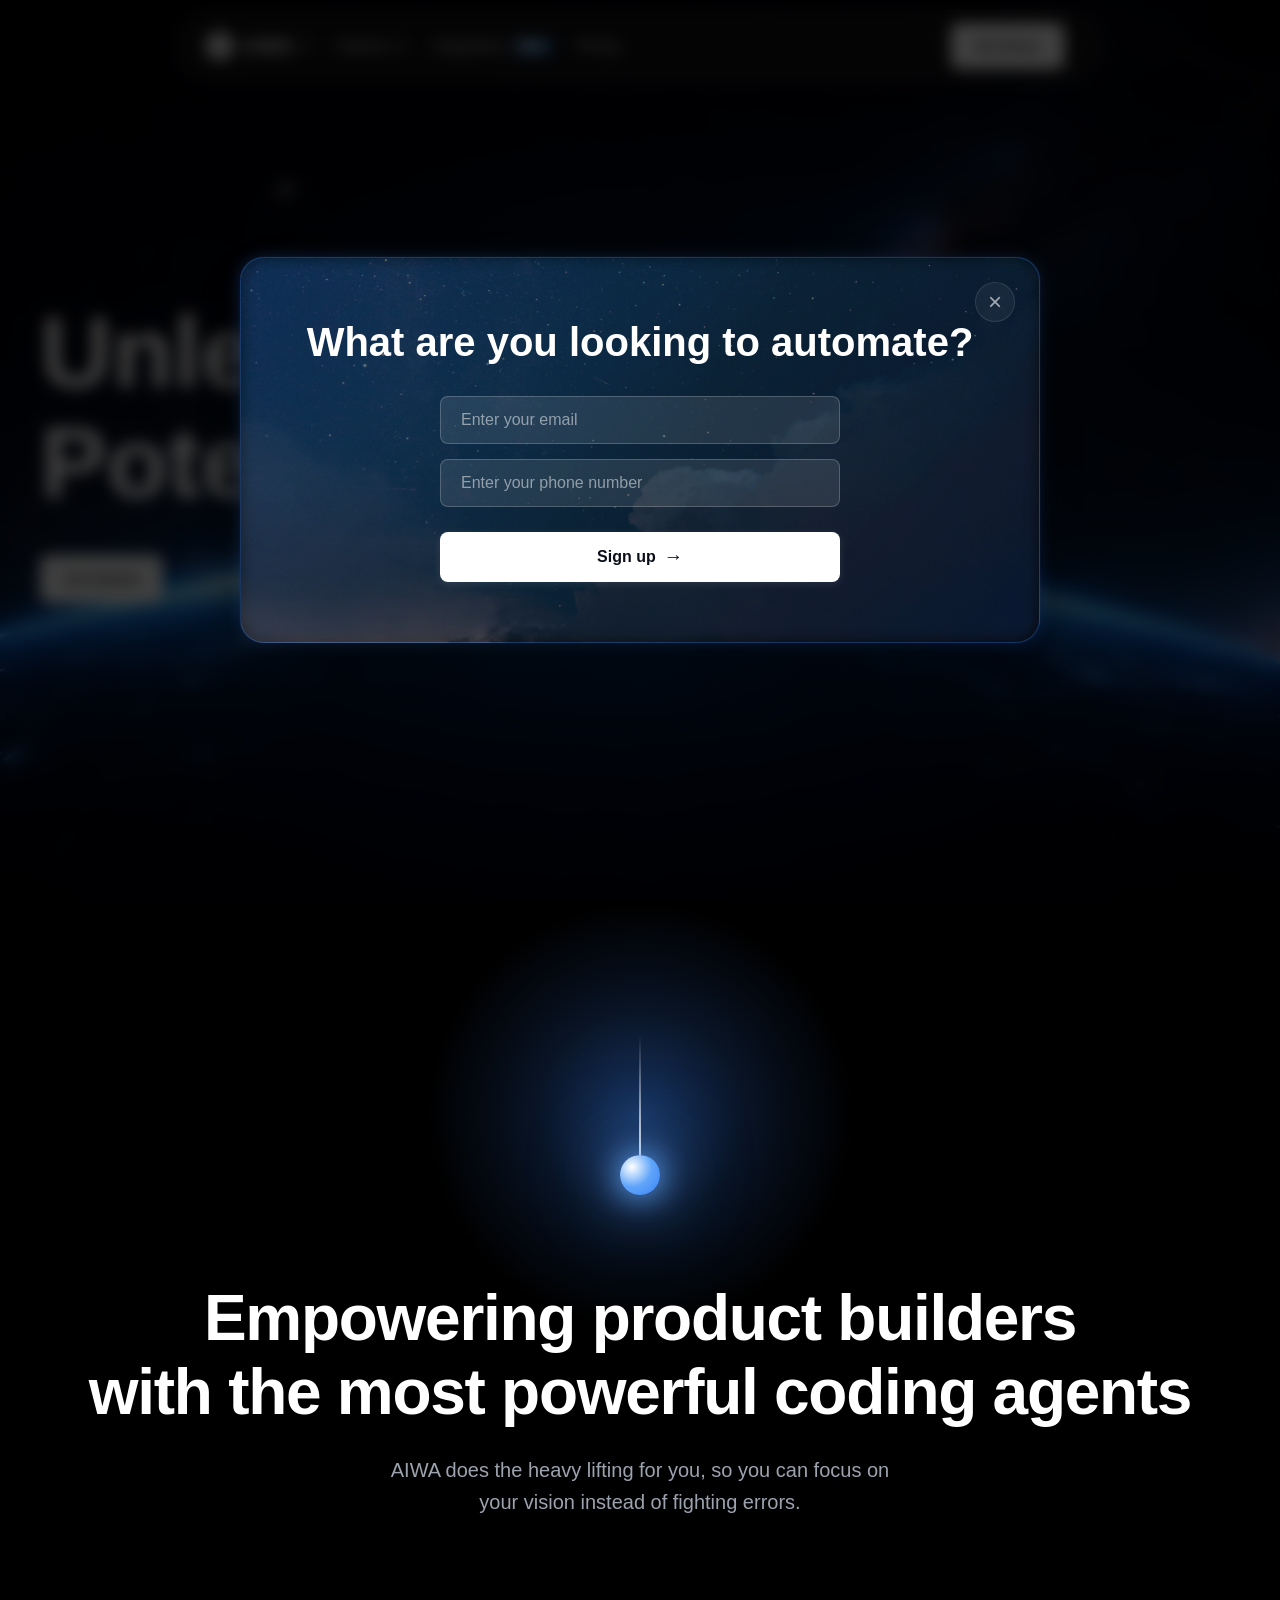
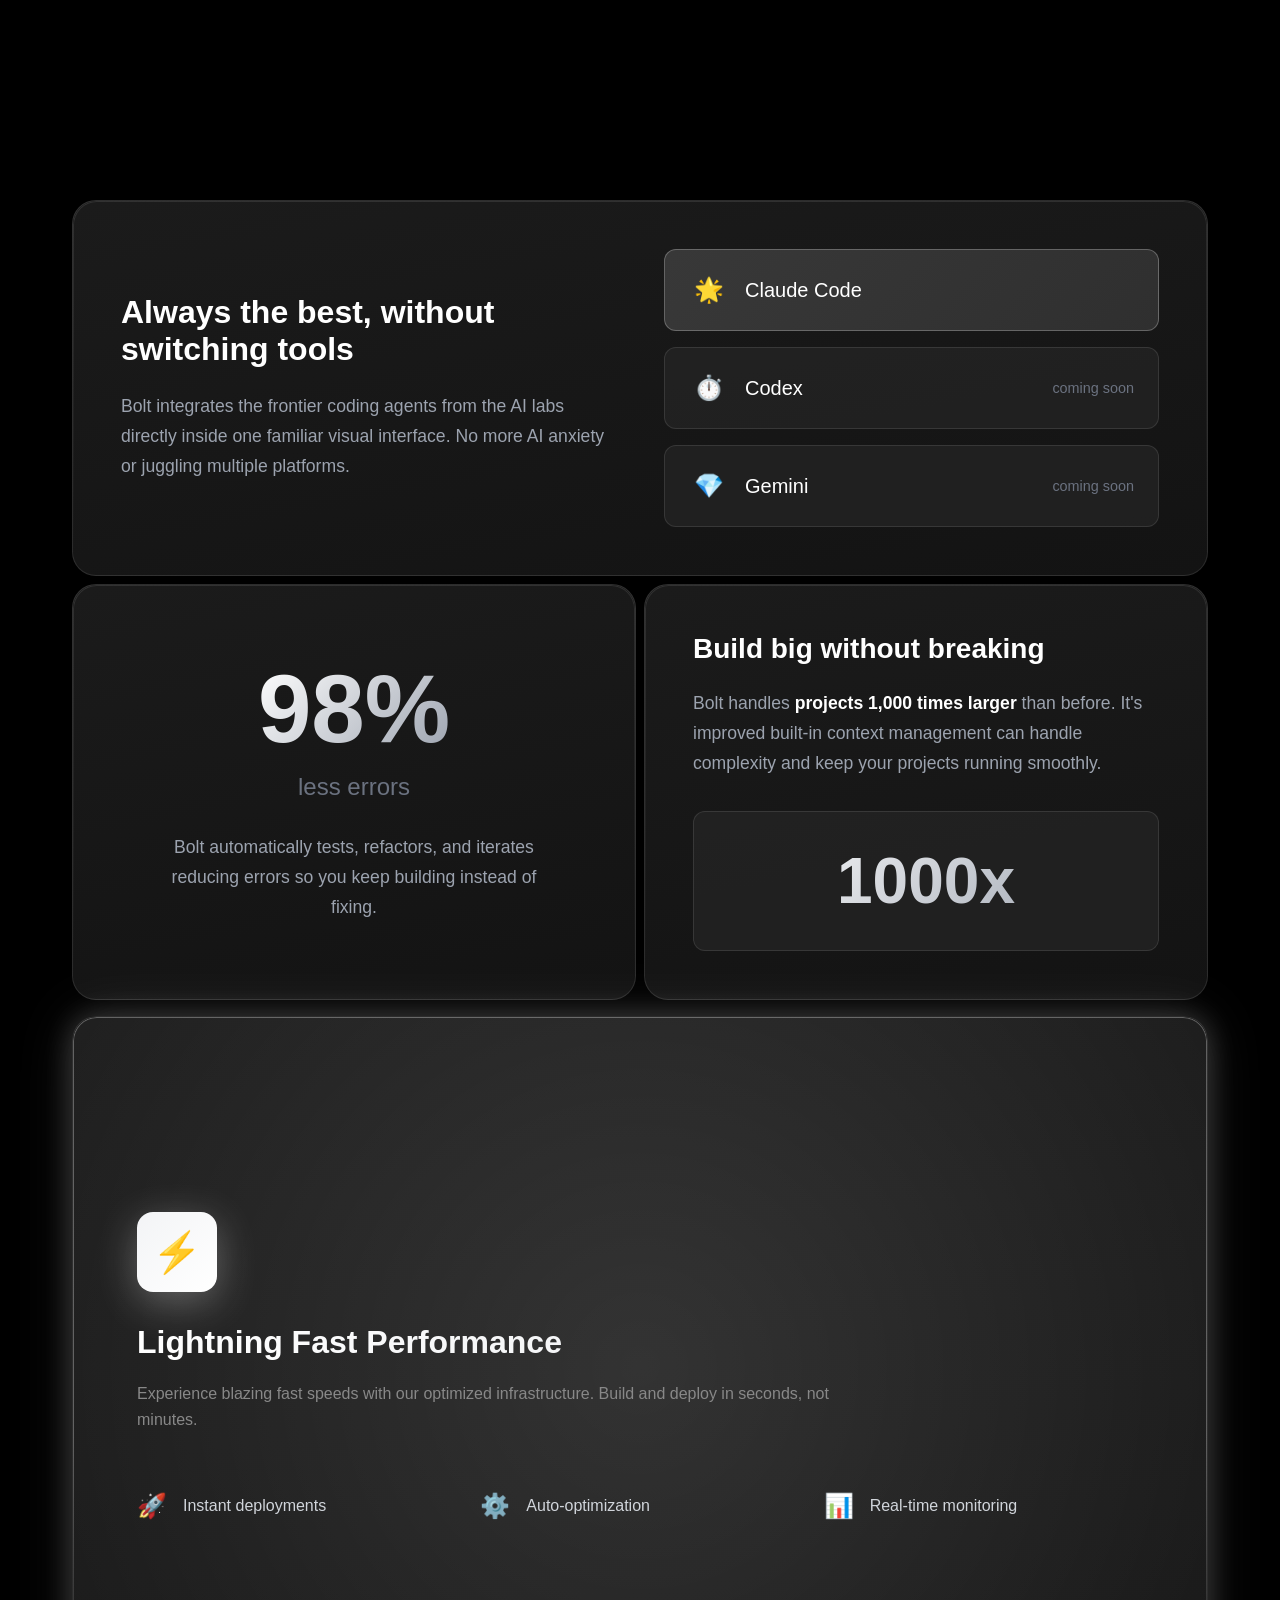
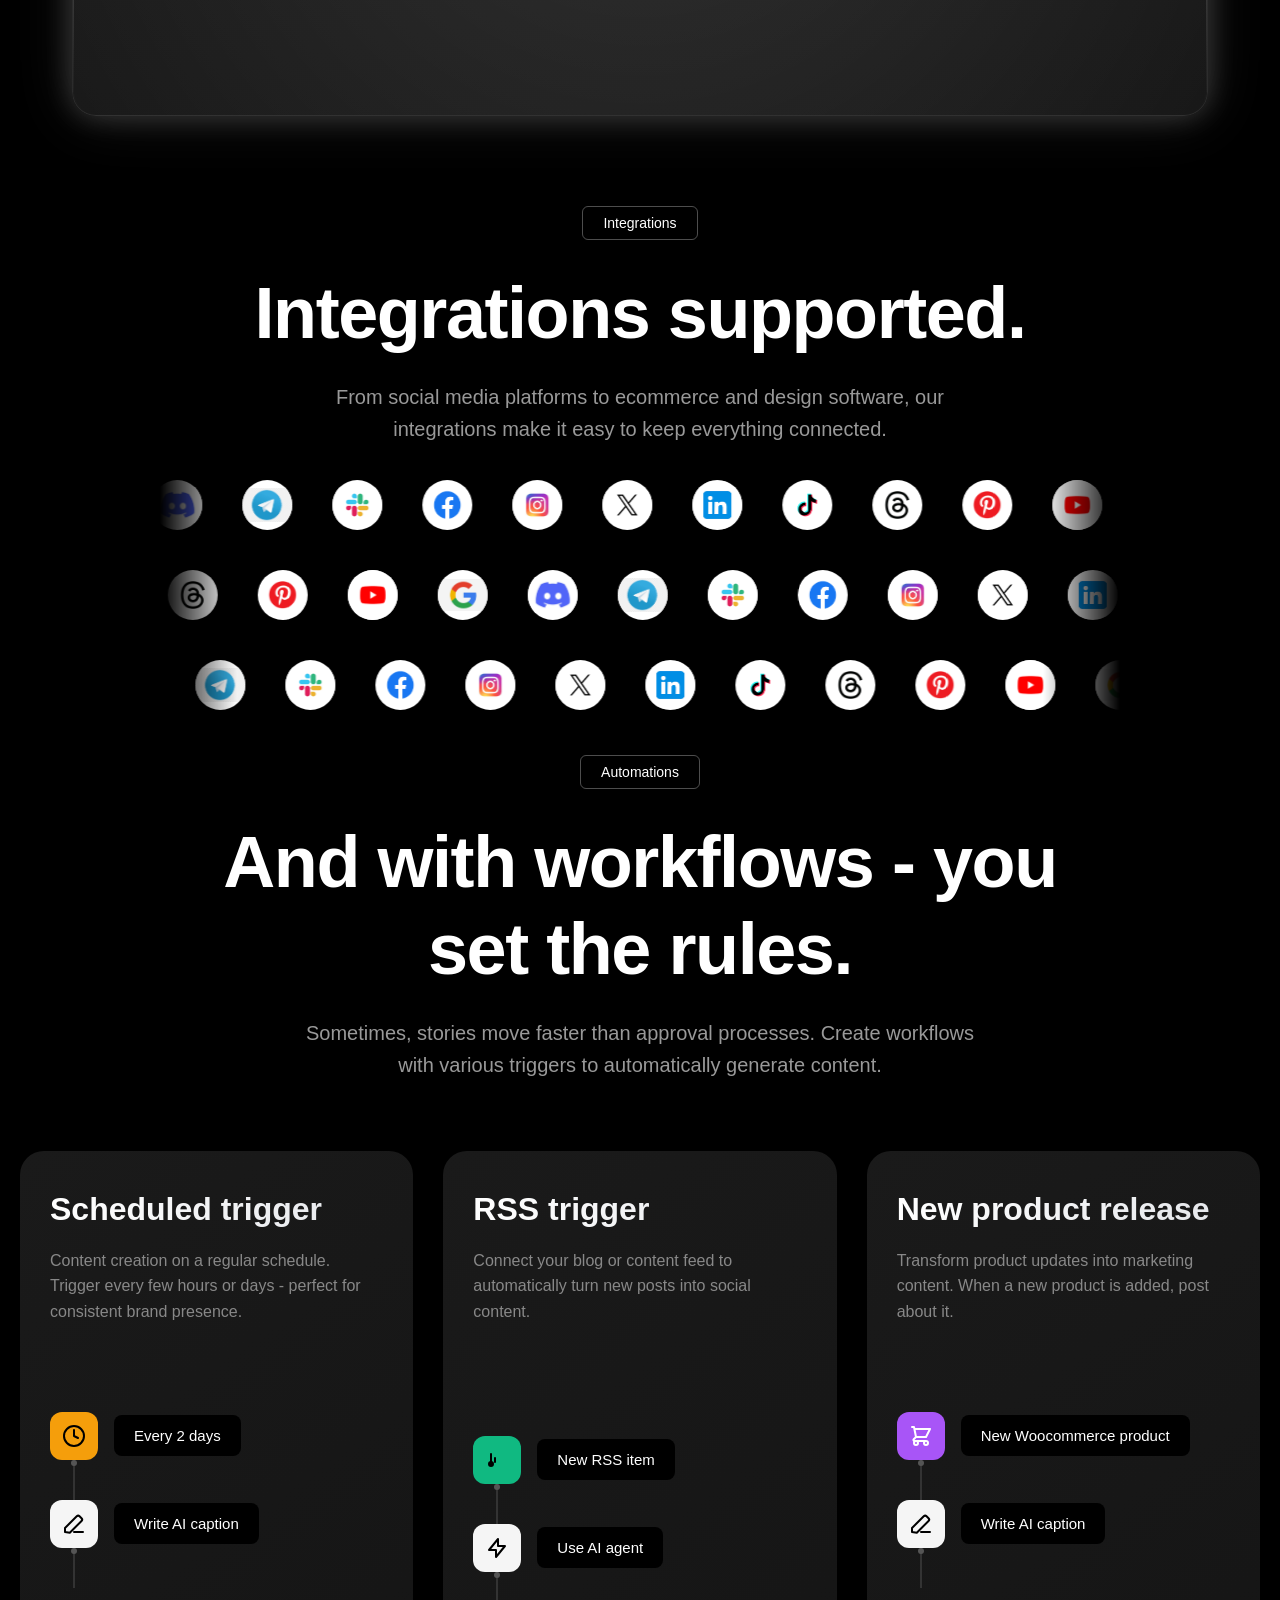
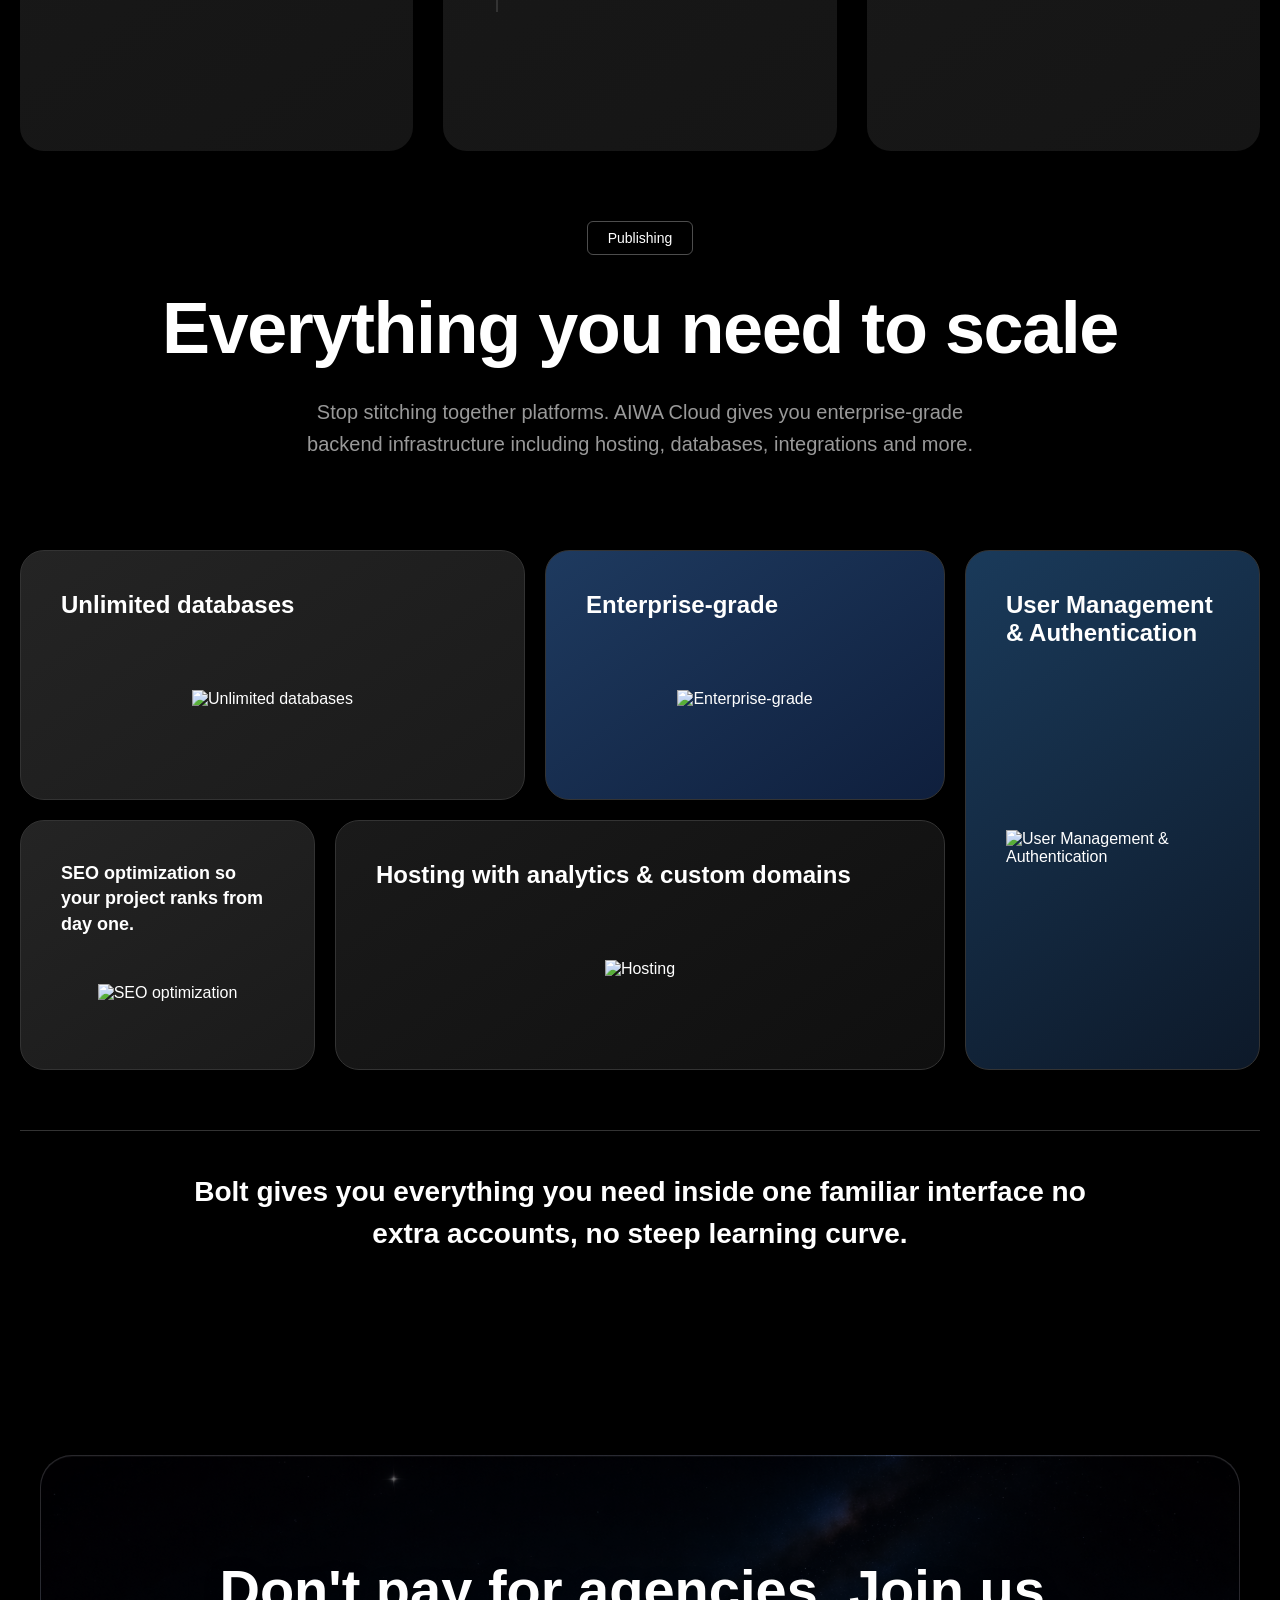
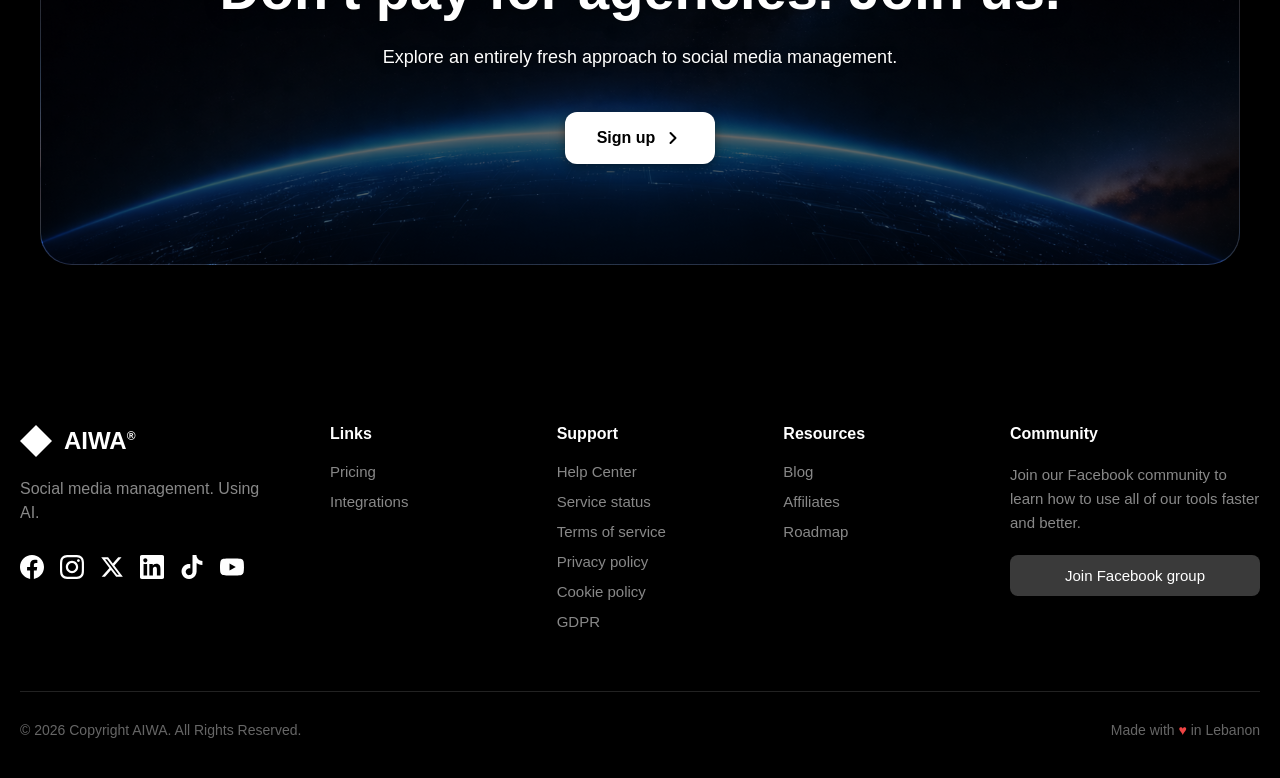
==== commit b3d15524: "third commit" ====
--- a/index.html
+++ b/index.html
@@ -3,6 +3,7 @@
 <head>
     <meta charset="UTF-8">
     <meta name="viewport" content="width=device-width, initial-scale=1.0">
+    <link rel="icon" type="image/png" href="media/logo-modified.png">
     <link rel="stylesheet" href="css/hero.css">
     <link rel="stylesheet" href="css/nav.css">
     <link rel="stylesheet" href="css/logoloop.css">
@@ -10,6 +11,8 @@
     <link rel="stylesheet" href="css/workflows.css">
     <link rel="stylesheet" href="css/cta.css">
     <link rel="stylesheet" href="css/footer.css">
+    <link rel="stylesheet" href="css/popup.css">
+    <link rel="stylesheet" href="css/orb.css">
     <title>AIWA</title>
     
 </head>
@@ -46,7 +49,7 @@
 
             <div class="nav-right">
                 <button class="theme-toggle" id="themeToggle">
-                    <svg width="20" height="20" viewBox="0 0 24 24" fill="none" stroke="currentColor" stroke-width="2" stroke-linecap="round" stroke-linejoin="round">
+                    <!-- <svg width="20" height="20" viewBox="0 0 24 24" fill="none" stroke="currentColor" stroke-width="2" stroke-linecap="round" stroke-linejoin="round">
                         <circle cx="12" cy="12" r="5"></circle>
                         <line x1="12" y1="1" x2="12" y2="3"></line>
                         <line x1="12" y1="21" x2="12" y2="23"></line>
@@ -56,9 +59,9 @@
                         <line x1="21" y1="12" x2="23" y2="12"></line>
                         <line x1="4.22" y1="19.78" x2="5.64" y2="18.36"></line>
                         <line x1="18.36" y1="5.64" x2="19.78" y2="4.22"></line>
-                    </svg>
+                    </svg> -->
                 </button>
-                <a href="#" class="btn btn-demo">Get demo</a>
+                <a href="pages/Booking.html" class="btn btn-demo">Get Demo</a>
                 <button class="mobile-menu-toggle" id="mobileMenuToggle">
                     <svg viewBox="0 0 24 24" fill="none" stroke="currentColor" stroke-width="2" stroke-linecap="round" stroke-linejoin="round">
                         <line x1="3" y1="12" x2="21" y2="12"></line>
@@ -100,16 +103,15 @@
 
             <h1>Unleash <span class="bluespans">Unlimited</span> <br> Potential Through AI</h1>
             <div class="btns">
-                <button class="btn btn-primary">Get Started</button>
-                <button class="btn btn-secondary">Learn More</button>
+                <button class="btn2 btn-primary">Get Started</button>
+                <button class="btn2 btn-secondary">Learn More</button>
             </div>
         </div> 
         
     </div>
 </section>
 
-<!-- GLOW SECTION -->
- <section class="bolt-hero-section">
+   <section class="bolt-hero-section">
         <div class="bolt-orb-container">
             <div class="bolt-orb-line"></div>
             <div class="bolt-orb"></div>
@@ -118,8 +120,7 @@
 
         <div class="bolt-hero-content">
             <h1 class="bolt-hero-title">
-                Empowering product builders<br>
-                with the <span class="bolt-hero-highlight">most powerful coding agents</span>
+                Empowering product builders <br>with the most powerful coding agents
             </h1>
             <p class="bolt-hero-subtitle">
                 AIWA does the heavy lifting for you, so you can focus on<br>
@@ -127,6 +128,7 @@
             </p>
         </div>
     </section>
+
 
 
 
@@ -181,17 +183,17 @@
             </div>
         </div>
 
-        <!-- Animated Card Section -->
-        <section class="animated-card-section">
-            <div class="card-wrapper">
-                <div class="animated-card glow-white" id="animatedCard">
-                    <div class="card-glow glow-white" id="cardGlow"></div>
-                    <div class="card-content" id="cardContent">
-                        <!-- Content will be dynamically inserted here -->
-                    </div>
+          <!-- Animated Card Section -->
+    <section class="animated-card-section">
+        <div class="card-wrapper">
+            <div class="animated-card glow-white" id="animatedCard">
+                <div class="card-glow glow-white" id="cardGlow"></div>
+                <div class="card-content" id="cardContent">
+                    <!-- Content will be dynamically inserted here -->
                 </div>
             </div>
-        </section>
+        </div>
+    </section>
     </div>
 
 
@@ -508,7 +510,7 @@
       <div class="footer-column">
         <h3 class="footer-title">Support</h3>
         <ul class="footer-links">
-          <li><a href="#">Help Center</a></li>
+          <li><a href="">Help Center</a></li>
           <li><a href="#">Service status</a></li>
           <li><a href="#">Terms of service</a></li>
           <li><a href="#">Privacy policy</a></li>
@@ -542,13 +544,68 @@
     </div>
   </div>
 </footer>
-                             
+
+
+
+
+
+   <!-- Popup Overlay -->
+    <div class="automation-popup-overlay" id="automationPopupOverlay">
+        <div class="automation-popup-card">
+            <button class="automation-popup-close-btn" id="automationCloseBtn">×</button>
+            <div class="automation-popup-content">
+                <h2>What are you looking to automate?</h2>
+                <form id="automationForm" class="automation-popup-form">
+                    <input 
+                        type="email" 
+                        id="automationEmailInput" 
+                        name="email" 
+                        placeholder="Enter your email" 
+                        required
+                        class="automation-popup-input"
+                    >
+                    <input 
+                        type="tel" 
+                        id="automationPhoneInput" 
+                        name="phone" 
+                        placeholder="Enter your phone number" 
+                        required
+                        class="automation-popup-input"
+                    >
+                    <button type="submit" class="automation-popup-cta-btn">Sign up</button>
+                </form>
+            </div>
+        </div>
+    </div>
 </body>
+
+
  <script src="js/nav.js"></script>
  <script src="js/logoloop.js"></script>
  <script src="js/card.js"></script>
  <script src="js/carousel.js"></script>
  <script src="js/cta.js"></script>
+ <script src="js/popup.js"></script>
+ <script src="js/anim.js"></script>
+
+
+
+
+
+
+
+
+
+ <script>
+  // Rotating tab title
+const titleWords = ['Automate', 'Simplify', 'Optimize', 'Grow'];
+let titleIndex = 0;
+
+setInterval(() => {
+    titleIndex = (titleIndex + 1) % titleWords.length;
+    document.title = titleWords[titleIndex]+ " Your Business";
+}, 2000); // Changes every 2 seconds
+ </script>
 
  
 
--- a/css/hero.css
+++ b/css/hero.css
@@ -1,214 +1,347 @@
-
-
-        body {
-            font-family: -apple-system, BlinkMacSystemFont, 'Segoe UI', Roboto, Oxygen, Ubuntu, Cantarell, sans-serif;
-            background: #000;
-            color: white;
-            overflow-x: hidden;
-         
+body {
+    font-family: -apple-system, BlinkMacSystemFont, 'Segoe UI', Roboto, Oxygen, Ubuntu, Cantarell, sans-serif;
+    background: #000;
+    color: white;
+    overflow-x: hidden;
+    margin: 0;
+    padding: 0;
+}
+
+.bluespans {
+    background: linear-gradient(135deg, #8ac4ff 0%, #0066cc 100%);
+    text-decoration: underline 5px;
+    text-underline-offset: 10px;
+    -webkit-background-clip: text;
+    -webkit-text-fill-color: transparent;
+    background-clip: text;
+    display: inline-block;
+    animation: shimmer 3s ease-in-out infinite;
+}
+
+@keyframes shimmer {
+    0%, 100% {
+        filter: brightness(1);
+    }
+    50% {
+        filter: brightness(1.3);
+    }
+}
+
+.herobg {
+    width: 100%;
+    min-height: 100vh;
+    background-image: url(../media/Firefly.png);
+    background-size: cover;
+    background-position: center;
+    background-repeat: no-repeat;
+    display: flex;
+    align-items: center;
+    padding: 20px;
+    position: relative;
+    overflow: hidden;
+}
+
+/* Animated background overlay */
+.herobg::before {
+    content: '';
+    position: absolute;
+    top: 0;
+    left: 0;
+    right: 0;
+    bottom: 0;
+    background: radial-gradient(circle at 50% 50%, rgba(0, 102, 204, 0.1) 0%, transparent 50%);
+    animation: pulse-glow 4s ease-in-out infinite;
+    pointer-events: none;
+}
+
+@keyframes pulse-glow {
+    0%, 100% {
+        opacity: 0.3;
+        transform: scale(1);
+    }
+    50% {
+        opacity: 0.6;
+        transform: scale(1.1);
+    }
+}
+
+.container {
+    width: 100%;
+    max-width: 1550px;
+    margin: 0 auto;
+    padding: 0 20px;
+    position: relative;
+    z-index: 1;
+}
+
+.hero {
+    transform: translateY(-80px);
+    animation: fadeInUp 1s ease-out forwards;
+    opacity: 0;
+}
+
+@keyframes fadeInUp {
+    to {
+        opacity: 1;
+        transform: translateY(-80px);
+    }
+}
+
+.hero h1 {
+    font-size: clamp(36px, 8vw, 100px);
+    margin-bottom: clamp(24px, 3vw, 40px);
+    line-height: 1.1;
+    font-weight: 700;
+    animation: slideInLeft 0.8s ease-out 0.2s forwards;
+    opacity: 0;
+}
+
+@keyframes slideInLeft {
+    from {
+        opacity: 0;
+        transform: translateX(-50px);
+    }
+    to {
+        opacity: 1;
+        transform: translateX(0);
+    }
+}
+
+.btn2 {
+    padding: clamp(12px, 1.5vw, 15px) clamp(20px, 2.5vw, 24px);
+    border-radius: 8px;
+    font-size: clamp(13px, 1.2vw, 14px);
+    font-weight: 600;
+    text-decoration: none;
+    transition: all 0.3s cubic-bezier(0.4, 0, 0.2, 1);
+    border: none;
+    cursor: pointer;
+    white-space: nowrap;
+    display: inline-block;
+    position: relative;
+    overflow: hidden;
+    opacity: 0;
+    transform: scale(0.8);
+}
+
+.btns {
+    display: flex;
+    gap: clamp(12px, 2vw, 20px);
+    flex-wrap: wrap;
+    animation: fadeIn 0.8s ease-out 0.6s forwards;
+    opacity: 0;
+}
+
+@keyframes fadeIn {
+    to {
+        opacity: 1;
+    }
+}
+
+/* Button pop animation */
+.btns .btn2 {
+    animation: buttonPop 0.5s ease-out forwards;
+}
+
+.btns .btn2:nth-child(1) {
+    animation-delay: 0.8s;
+}
+
+.btns .btn2:nth-child(2) {
+    animation-delay: 1s;
+}
+
+@keyframes buttonPop {
+    0% {
+        transform: scale(0.8);
+        opacity: 0;
+    }
+    50% {
+        transform: scale(1.05);
+    }
+    100% {
+        transform: scale(1);
+        opacity: 1;
+    }
+}
+
+/* Ripple effect on hover */
+.btn2::before {
+    content: '';
+    position: absolute;
+    top: 50%;
+    left: 50%;
+    width: 0;
+    height: 0;
+    border-radius: 50%;
+    background: rgba(255, 255, 255, 0.3);
+    transform: translate(-50%, -50%);
+    transition: width 0.6s, height 0.6s;
+}
+
+.btn2:hover::before {
+    width: 300px;
+    height: 300px;
+}
+
+.btn-primary {
+    background: white;
+    color: #000;
+}
+
+.btn-primary:hover {
+    transform: translateY(-4px) scale(1.02);
+    box-shadow: 0 10px 25px rgba(255, 255, 255, 0.3),
+                0 0 40px rgba(138, 196, 255, 0.4);
+}
+
+.btn-secondary {
+    background: rgba(255, 255, 255, 0.1);
+    color: white;
+    border: 1px solid rgba(255, 255, 255, 0.2);
+    backdrop-filter: blur(10px);
+}
+
+.btn-secondary:hover {
+    background: rgba(255, 255, 255, 0.15);
+    transform: translateY(-4px) scale(1.02);
+    box-shadow: 0 10px 25px rgba(138, 196, 255, 0.2);
+    border-color: rgba(138, 196, 255, 0.5);
+}
+
+.btn2:active {
+    transform: translateY(-1px) scale(0.98);
+}
+
+/* Tablet styles */
+@media (max-width: 1024px) {
+    .hero {
+        animation-name: fadeInUpTablet;
+    }
+    
+    @keyframes fadeInUpTablet {
+        to {
+            opacity: 1;
+            transform: translateY(-40px);
         }
-
-        .bluespans {
-              background: linear-gradient(135deg, #8ac4ff 0%, #0066cc 100%);
-            text-decoration: underline 5px;
-            text-underline-offset: 10px;
-            -webkit-background-clip: text;
-  -webkit-text-fill-color: transparent;
-  background-clip: text;
+    }
+    
+    .hero h1 {
+        font-size: clamp(32px, 7vw, 70px);
+    }
+}
+
+/* Mobile styles */
+@media (max-width: 768px) {
+    .herobg {
+        background-position: center;
+        padding: 16px;
+        min-height: 100vh;
+    }
+    
+    .container {
+        padding: 0 16px;
+    }
+    
+    .hero {
+        animation-name: fadeInUpMobile;
+    }
+    
+    @keyframes fadeInUpMobile {
+        to {
+            opacity: 1;
+            transform: translateY(-20px);
         }
-       
-      .herobg {
+    }
+    
+    .hero h1 {
+        margin-bottom: 24px;
+    }
+    
+    .btns {
+        gap: 12px;
+    }
+    
+    .btn2 {
+        flex: 1;
+        min-width: 140px;
+        text-align: center;
+    }
+    
+    .btn2:hover {
+        transform: translateY(-2px) scale(1.01);
+    }
+}
+
+/* Small mobile styles */
+@media (max-width: 480px) {
+    .herobg {
+        padding: 12px;
+    }
+    
+    .hero {
+        animation-name: fadeInUpSmall;
+    }
+    
+    @keyframes fadeInUpSmall {
+        to {
+            opacity: 1;
+            transform: translateY(0);
+        }
+    }
+    
+    .hero h1 {
+        font-size: 32px;
+        margin-bottom: 20px;
+    }
+    
+    .btns {
+        flex-direction: column;
         width: 100%;
-        height: 100vh;
-        background-image: url(../media/Firefly.png);
-        background-size: cover;
-       background-position: top;
-       
-      }
-
-      .container {
+    }
+    
+    .btn2 {
         width: 100%;
-        height: 100%;
-        display: flex;
-        justify-content: flex-start;
-        align-items: center;
-        max-width: 1550px;
-        margin: 0 auto;
-      }
-
-      .hero {
-        transform: translateY(-80px);
-      }
-
-      .hero h1{
-        font-size: 100px;
-        margin-bottom: 40px;
-        line-height: 1;
-      }
-
-
-
-
-
-       .btns  {
-        display: flex;
-        gap: 20px;
-       }
-
-
-        
-
-  
-
-        .btn-primary {
-            background: white;
-            color: #000;
+        flex: none;
+        padding: 14px 24px;
+    }
+}
+
+/* Landscape mobile fix */
+@media (max-height: 600px) and (orientation: landscape) {
+    .herobg {
+        min-height: auto;
+        padding: 40px 20px;
+    }
+    
+    .hero {
+        animation-name: fadeInLandscape;
+    }
+    
+    @keyframes fadeInLandscape {
+        to {
+            opacity: 1;
+            transform: translateY(0);
         }
-
-        .btn-primary:hover {
-            transform: translateY(-2px);
-            box-shadow: 0 10px 25px rgba(255, 255, 255, 0.2);
-        }
-
-        .btn-secondary {
-            background: rgba(255, 255, 255, 0.1);
-            color: white;
-            border: 1px solid rgba(255, 255, 255, 0.2);
-        }
-
-        .btn-secondary:hover {
-            background: rgba(255, 255, 255, 0.15);
-        }
-
-
-
-            .bolt-hero-section {
-            position: relative;
-         
-            display: flex;
-            align-items: center;
-            justify-content: center;
-            padding: 2rem;
-            overflow: hidden;
-            font-family: -apple-system, BlinkMacSystemFont, 'Segoe UI', 'Roboto', 'Oxygen', 'Ubuntu', 'Cantarell', sans-serif;
-            background: #000000;
-            color: #ffffff;
-        }
-
-        .bolt-orb-container {
-            position: absolute;
-            top: 15%;
-            left: 50%;
-            transform: translateX(-50%);
-            z-index: 1;
-        }
-
-        .bolt-orb-line {
-            width: 2px;
-            height: 120px;
-            background: linear-gradient(to bottom, transparent, rgba(255, 255, 255, 0.9));
-            margin: 0 auto;
-            position: relative;
-        }
-
-        .bolt-orb {
-            width: 40px;
-            height: 40px;
-            border-radius: 50%;
-            background: radial-gradient(circle at 30% 30%, #ffffff, #60a5fa, #3b82f6);
-            box-shadow: 
-                0 0 30px rgba(96, 165, 250, 1),
-                0 0 60px rgba(96, 165, 250, 0.8),
-                0 0 90px rgba(96, 165, 250, 0.6),
-                0 0 120px rgba(59, 130, 246, 0.4);
-            position: relative;
-            animation: bolt-pulse 3s ease-in-out infinite;
-        }
-
-        @keyframes bolt-pulse {
-            0%, 100% {
-                transform: scale(1);
-                box-shadow: 
-                    0 0 30px rgba(96, 165, 250, 1),
-                    0 0 60px rgba(96, 165, 250, 0.8),
-                    0 0 90px rgba(96, 165, 250, 0.6),
-                    0 0 120px rgba(59, 130, 246, 0.4);
-            }
-            50% {
-                transform: scale(1.1);
-                box-shadow: 
-                    0 0 40px rgba(96, 165, 250, 1),
-                    0 0 70px rgba(96, 165, 250, 0.9),
-                    0 0 100px rgba(96, 165, 250, 0.7),
-                    0 0 140px rgba(59, 130, 246, 0.5);
-            }
-        }
-
-        .bolt-glow-effect {
-            position: absolute;
-            top: 50%;
-            left: 50%;
-            transform: translate(-50%, -40%);
-            width: 500px;
-            height: 500px;
-            background: radial-gradient(circle, rgba(59, 131, 246, 0.411) 0%, rgba(59, 130, 246, 0.1) 40%, transparent 60%);
-            pointer-events: none;
-            z-index: 0;
-        }
-
-        .bolt-hero-content {
-            position: relative;
-            z-index: 2;
-            text-align: center;
-            max-width: 1200px;
-            margin-top: 200px;
-        }
-
-        .bolt-hero-title {
-            font-size: clamp(2.5rem, 6vw, 5rem);
-            font-weight: 600;
-            line-height: 1.2;
-            margin-bottom: 2rem;
-            letter-spacing: -0.02em;
-            margin-top: 90px;
-        }
-
-        .bolt-hero-highlight {
-            background: linear-gradient(90deg, #e5e7eb 0%, #ffffff 50%, #e5e7eb 100%);
-            -webkit-background-clip: text;
-            -webkit-text-fill-color: transparent;
-            background-clip: text;
-            font-weight: 700;
-        }
-
-        .bolt-hero-subtitle {
-            font-size: clamp(1rem, 2vw, 1.25rem);
-            color: #9ca3af;
-            line-height: 1.6;
-            max-width: 600px;
-            margin: 0 auto;
-        }
-
-        @media (max-width: 768px) {
-            .bolt-orb-container {
-                top: 10%;
-            }
-
-            .bolt-orb-line {
-                height: 80px;
-            }
-
-            .bolt-orb {
-                width: 30px;
-                height: 30px;
-            }
-
-            .bolt-hero-content {
-                margin-top: 150px;
-            }
-
-            .bolt-glow-effect {
-                width: 300px;
-                height: 300px;
-            }
-        }
+    }
+    
+    .hero h1 {
+        font-size: 36px;
+        margin-bottom: 16px;
+    }
+    
+    .btns {
+        gap: 10px;
+    }
+}
+
+/* Reduce motion for accessibility */
+@media (prefers-reduced-motion: reduce) {
+    *,
+    *::before,
+    *::after {
+        animation-duration: 0.01ms !important;
+        animation-iteration-count: 1 !important;
+        transition-duration: 0.01ms !important;
+    }
+}
--- a/css/nav.css
+++ b/css/nav.css
@@ -4,22 +4,36 @@
             box-sizing: border-box;
         }
         
-        /* Navbar Styles */
+        /* Navbar Styles with Slide-in Animation */
         .navbar {
             position: fixed;
             top: 10px;
             left: 50%;
-            transform: translateX(-50%);
+            transform: translateX(-50%) translateY(-100px);
             width: auto;
             max-width: calc(100% - 80px);
             background-color: #171719c4;
             backdrop-filter: blur(10px);
             z-index: 1000;
-            transition: all 0.3s ease;
             padding: 12px 30px;
             border-radius: 50px;
             box-shadow: 0 2px 10px rgba(0, 0, 0, 0.3);
-            border: #ffffff27  solid 1px;
+            border: #ffffff27 solid 1px;
+            opacity: 0;
+            animation: slideInFromTop 0.8s cubic-bezier(0.34, 1.56, 0.64, 1) forwards;
+            animation-delay: 0.2s;
+        }
+
+        /* Slide-in Animation */
+        @keyframes slideInFromTop {
+            0% {
+                transform: translateX(-50%) translateY(-100px);
+                opacity: 0;
+            }
+            100% {
+                transform: translateX(-50%) translateY(0);
+                opacity: 1;
+            }
         }
 
         .navbar-container {
@@ -41,7 +55,7 @@
             display: flex;
             align-items: center;
             gap: 15px;
-            margin-left: 400px;
+            margin-left: 300px;
             transition: margin-left 0.3s ease;
         }
         
@@ -62,10 +76,9 @@
         }
 
         .aiwa {
-        color: white;
-        text-decoration: none;
-        }
-
+            color: white;
+            text-decoration: none;
+        }
 
         .logo-icon {
             width: 28px;
@@ -77,8 +90,6 @@
             transition: all 0.3s ease;
         }
 
-     
-
         /* Navigation Links */
         .nav-links {
             display: flex;
@@ -103,7 +114,7 @@
             color: #e0e0e0;
         }
 
-       .badge {
+        .badge {
             background: linear-gradient(135deg, #8ac4ff 0%, #0066cc 100%);
             color: white;
             padding: 1px 6px;
@@ -123,7 +134,7 @@
             transform: rotate(180deg);
         }
 
-        /* Right Section - already defined above with margin-left */
+        /* Right Section */
         .theme-toggle {
             background: none;
             border: none;
--- a/css/card.css
+++ b/css/card.css
@@ -187,10 +187,10 @@
             background-clip: text;
         }
 
-        /* Animated Card Section */
+              /* Animated Card Section */
         .animated-card-section {
-            min-height: auto;
-            padding: 0;
+            width: 100%;
+            max-width: 1200px;
             display: flex;
             align-items: center;
             justify-content: center;
@@ -213,21 +213,8 @@
             display: flex;
             flex-direction: column;
             justify-content: center;
-            transition: all 0.6s cubic-bezier(0.4, 0, 0.2, 1);
-            mask-image: linear-gradient(to bottom, rgba(0, 0, 0, 1) 0%, rgba(0, 0, 0, 1) 60%, rgba(0, 0, 0, 0.3) 150%);
-            -webkit-mask-image: linear-gradient(to bottom, rgba(0, 0, 0, 1) 0%, rgba(0, 0, 0, 1) 60%, rgba(0, 0, 0, 0.3) 110%);
-        }
-
-        .animated-card::after {
-            content: '';
-            position: absolute;
-            bottom: 0;
-            left: 0;
-            width: 100%;
-            height: 40%;
-            background: linear-gradient(to bottom, transparent, rgba(0, 0, 0, 0.7));
-            pointer-events: none;
-            z-index: 1;
+            transition: box-shadow 0.8s cubic-bezier(0.4, 0, 0.2, 1), 
+                        border-color 0.8s cubic-bezier(0.4, 0, 0.2, 1);
         }
 
         .animated-card::before {
@@ -241,9 +228,10 @@
             -webkit-mask-composite: xor;
             mask-composite: exclude;
             pointer-events: none;
-            transition: background 0.6s ease;
-        }
-
+            transition: background 0.8s cubic-bezier(0.4, 0, 0.2, 1);
+        }
+
+        /* Glow variations */
         .animated-card.glow-white::before {
             background: linear-gradient(to bottom, rgba(255, 255, 255, 0.3) 0%, rgba(255, 255, 255, 0.3) 60%, transparent 100%);
         }
@@ -279,32 +267,34 @@
         }
 
         .animated-card.glow-none {
-            box-shadow: none;
-        }
-
+            box-shadow: 0 0 30px rgba(0, 0, 0, 0.3);
+        }
+
+        /* Rotating glow effect */
         .card-glow {
             position: absolute;
             top: -50%;
             left: -50%;
             width: 200%;
-            height: 300%;
-            background: radial-gradient(circle at 50% 50%, rgba(59, 130, 246, 0.15), transparent 60%);
-            animation: rotate-glow 8s linear infinite;
+            height: 200%;
+            background: radial-gradient(circle at 50% 50%, rgba(59, 130, 246, 0.12), transparent 60%);
+            animation: rotate-glow 10s linear infinite;
             pointer-events: none;
             opacity: 1;
-            transition: opacity 0.8s ease, background 0.8s ease;
+            transition: opacity 0.8s cubic-bezier(0.4, 0, 0.2, 1), 
+                        background 0.8s cubic-bezier(0.4, 0, 0.2, 1);
         }
 
         .card-glow.glow-white {
-            background: radial-gradient(circle at 50% 50%, rgba(255, 255, 255, 0.15), transparent 60%);
+            background: radial-gradient(circle at 50% 50%, rgba(255, 255, 255, 0.12), transparent 60%);
         }
 
         .card-glow.glow-blue {
-            background: radial-gradient(circle at 50% 50%, rgba(59, 130, 246, 0.15), transparent 60%);
+            background: radial-gradient(circle at 50% 50%, rgba(59, 130, 246, 0.12), transparent 60%);
         }
 
         .card-glow.glow-yellow {
-            background: radial-gradient(circle at 50% 50%, rgba(251, 191, 36, 0.15), transparent 60%);
+            background: radial-gradient(circle at 50% 50%, rgba(251, 191, 36, 0.12), transparent 60%);
         }
 
         .card-glow.glow-none {
@@ -320,43 +310,49 @@
             }
         }
 
+        /* Card content with improved transitions */
         .card-content {
             position: relative;
             z-index: 2;
             opacity: 1;
-            transform: translateY(0) scale(1);
+            transform: translateY(0);
         }
 
         .card-content.fade-out {
-            animation: fadeOutDown 0.5s cubic-bezier(0.4, 0, 0.6, 1) forwards;
+            animation: smoothFadeOut 0.6s cubic-bezier(0.4, 0, 0.6, 1) forwards;
         }
 
         .card-content.fade-in {
-            animation: fadeInUp 0.6s cubic-bezier(0.4, 0, 0.2, 1) forwards;
-        }
-
-        @keyframes fadeOutDown {
+            animation: smoothFadeIn 0.8s cubic-bezier(0.34, 1.56, 0.64, 1) forwards;
+        }
+
+        @keyframes smoothFadeOut {
             0% {
                 opacity: 1;
                 transform: translateY(0) scale(1);
+                filter: blur(0px);
             }
             100% {
                 opacity: 0;
-                transform: translateY(40px) scale(0.95);
-            }
-        }
-
-        @keyframes fadeInUp {
+                transform: translateY(30px) scale(0.98);
+                filter: blur(4px);
+            }
+        }
+
+        @keyframes smoothFadeIn {
             0% {
                 opacity: 0;
-                transform: translateY(40px) scale(0.95);
+                transform: translateY(-30px) scale(0.98);
+                filter: blur(4px);
             }
             100% {
                 opacity: 1;
                 transform: translateY(0) scale(1);
-            }
-        }
-
+                filter: blur(0px);
+            }
+        }
+
+        /* Card icon with smooth transitions */
         .card-icon {
             width: 80px;
             height: 80px;
@@ -368,7 +364,7 @@
             margin-bottom: 2rem;
             font-size: 2.5rem;
             box-shadow: 0 10px 40px rgba(59, 130, 246, 0.3);
-            transition: all 0.6s cubic-bezier(0.4, 0, 0.2, 1);
+            transition: all 0.8s cubic-bezier(0.34, 1.56, 0.64, 1);
         }
 
         .card-icon.icon-white {
@@ -406,13 +402,13 @@
             line-height: 1.7;
             color: #9ca3af;
             max-width: 700px;
+            margin-bottom: 2rem;
         }
 
         .card-features {
             display: grid;
             grid-template-columns: repeat(auto-fit, minmax(200px, 1fr));
             gap: 1.5rem;
-            margin-top: 2rem;
         }
 
         .feature-item {
@@ -425,23 +421,27 @@
         }
 
         .card-content.fade-in .feature-item {
-            animation: slideInLeft 0.5s cubic-bezier(0.4, 0, 0.2, 1) forwards;
+            animation: slideInFeature 0.6s cubic-bezier(0.34, 1.56, 0.64, 1) forwards;
         }
 
         .card-content.fade-in .feature-item:nth-child(1) {
-            animation-delay: 0.2s;
+            animation-delay: 0.3s;
         }
 
         .card-content.fade-in .feature-item:nth-child(2) {
-            animation-delay: 0.3s;
+            animation-delay: 0.4s;
         }
 
         .card-content.fade-in .feature-item:nth-child(3) {
-            animation-delay: 0.4s;
-        }
-
-        @keyframes slideInLeft {
-            to {
+            animation-delay: 0.5s;
+        }
+
+        @keyframes slideInFeature {
+            0% {
+                opacity: 0;
+                transform: translateX(-20px);
+            }
+            100% {
                 opacity: 1;
                 transform: translateX(0);
             }
@@ -452,36 +452,16 @@
         }
 
         /* Responsive */
-        @media (max-width: 1024px) {
-            .feature-row {
-                grid-template-columns: 1fr;
-            }
-
-            .ai-tools-card {
-                grid-template-columns: 1fr;
-            }
-        }
-
         @media (max-width: 768px) {
             .animated-card {
                 padding: 2.5rem;
-                min-height: 400px;
+                min-height: 500px;
             }
 
             .card-features {
                 grid-template-columns: 1fr;
             }
-
-            .feature-card {
-                padding: 2rem;
-            }
-
-            .stats-number {
-                font-size: 4rem;
-            }
-        }
-    
-
+        }
 
         /* next */
 
--- a/css/popup.css
+++ b/css/popup.css
@@ -0,0 +1,244 @@
+   /* Popup Overlay */
+        .automation-popup-overlay {
+            position: fixed;
+            top: 0;
+            left: 0;
+            width: 100%;
+            height: 100%;
+            background: rgba(0, 0, 0, 0.75);
+            backdrop-filter: blur(8px);
+            display: flex;
+            align-items: center;
+            justify-content: center;
+            z-index: 9999;
+            opacity: 0;
+            visibility: hidden;
+            transition: opacity 0.3s ease, visibility 0.3s ease;
+        }
+
+        .automation-popup-overlay.automation-popup-active {
+            opacity: 1;
+            visibility: visible;
+        }
+
+        /* Popup Card */
+        .automation-popup-card {
+            background: linear-gradient(rgba(0, 0, 0, 0.555), rgba(0, 0, 0, 0.7)), url(../media/pexels-chudin-alexey-13029597.jpg);
+            background-position: center;
+            background-size: cover;
+            border: 1px solid rgba(59, 130, 246, 0.3);
+            border-radius: 24px;
+            padding: 60px 50px;
+            max-width: 800px;
+            width: 90%;
+            position: relative;
+            box-shadow: 0 20px 60px rgba(0, 0, 0, 0.5),
+                        0 0 1px rgba(59, 130, 246, 0.5);
+            transform: scale(0.95);
+            transition: transform 0.3s ease;
+        }
+
+        .automation-popup-overlay.automation-popup-active .automation-popup-card {
+            transform: scale(1);
+            animation: automationPopupSlideIn 0.4s ease-out;
+        }
+
+        @keyframes automationPopupSlideIn {
+            from {
+                transform: translateY(-20px) scale(0.95);
+                opacity: 0;
+            }
+            to {
+                transform: translateY(0) scale(1);
+                opacity: 1;
+            }
+        }
+
+        /* Subtle glowing border effect */
+        .automation-popup-card::before {
+            content: '';
+            position: absolute;
+            top: -1px;
+            left: -1px;
+            right: -1px;
+            bottom: -1px;
+            background: linear-gradient(135deg, 
+                rgba(59, 130, 246, 0.4), 
+                rgba(96, 165, 250, 0.2), 
+                rgba(37, 99, 235, 0.3));
+            border-radius: 24px;
+            z-index: -1;
+            opacity: 0.6;
+            filter: blur(8px);
+            animation: automationGlowPulse 4s ease-in-out infinite;
+        }
+
+        @keyframes automationGlowPulse {
+            0%, 100% {
+                opacity: 0.4;
+            }
+            50% {
+                opacity: 0.7;
+            }
+        }
+
+        /* Close Button */
+        .automation-popup-close-btn {
+            position: absolute;
+            top: 24px;
+            right: 24px;
+            background: rgba(255, 255, 255, 0.05);
+            border: 1px solid rgba(255, 255, 255, 0.1);
+            border-radius: 50%;
+            width: 40px;
+            height: 40px;
+            display: flex;
+            align-items: center;
+            justify-content: center;
+            cursor: pointer;
+            transition: all 0.3s ease;
+            color: rgba(255, 255, 255, 0.6);
+            font-size: 24px;
+            font-weight: 300;
+        }
+
+        .automation-popup-close-btn:hover {
+            background: rgba(255, 255, 255, 0.1);
+            color: rgba(255, 255, 255, 0.9);
+            transform: rotate(90deg);
+        }
+
+        /* Popup Content */
+        .automation-popup-content {
+            text-align: center;
+        }
+
+        .automation-popup-content h2 {
+            font-size: 2.5rem;
+            margin-bottom: 30px;
+            font-weight: 700;
+            line-height: 1.2;
+            color: #ffffff;
+        }
+
+        .automation-popup-content p {
+            font-size: 1.125rem;
+            line-height: 1.6;
+            margin-bottom: 35px;
+            color: rgba(255, 255, 255, 0.7);
+            max-width: 600px;
+            margin-left: auto;
+            margin-right: auto;
+        }
+
+        /* Form Styles */
+        .automation-popup-form {
+            display: flex;
+            flex-direction: column;
+            gap: 15px;
+            max-width: 400px;
+            margin: 0 auto;
+        }
+
+        .automation-popup-input {
+            width: 100%;
+            padding: 14px 20px;
+            font-size: 1rem;
+            border: 1px solid rgba(255, 255, 255, 0.2);
+            border-radius: 8px;
+            background: rgba(255, 255, 255, 0.1);
+            color: #ffffff;
+            transition: all 0.3s ease;
+            font-family: inherit;
+            box-sizing: border-box;
+        }
+
+        .automation-popup-input::placeholder {
+            color: rgba(255, 255, 255, 0.5);
+        }
+
+        .automation-popup-input:focus {
+            outline: none;
+            border-color: rgba(59, 130, 246, 0.6);
+            background: rgba(255, 255, 255, 0.15);
+            box-shadow: 0 0 0 3px rgba(59, 130, 246, 0.1);
+        }
+
+        /* CTA Button */
+        .automation-popup-cta-btn {
+            background: #ffffff;
+            color: #0a0e1a;
+            border: none;
+            padding: 14px 32px;
+            font-size: 1rem;
+            font-weight: 600;
+            border-radius: 8px;
+            cursor: pointer;
+            transition: all 0.3s ease;
+            box-shadow: 0 2px 8px rgba(255, 255, 255, 0.1);
+            display: inline-flex;
+            align-items: center;
+            justify-content: center;
+            gap: 8px;
+            width: 100%;
+            margin-top: 10px;
+            font-family: inherit;
+        }
+
+        .automation-popup-cta-btn:hover {
+            transform: translateY(-2px);
+            box-shadow: 0 4px 16px rgba(255, 255, 255, 0.2);
+            background: #f8fafc;
+        }
+
+        .automation-popup-cta-btn:disabled {
+            opacity: 0.6;
+            cursor: not-allowed;
+            transform: none;
+        }
+
+        .automation-popup-cta-btn::after {
+            content: '→';
+            font-size: 1.2rem;
+            transition: transform 0.3s ease;
+        }
+
+        .automation-popup-cta-btn:hover::after {
+            transform: translateX(4px);
+        }
+
+        .automation-popup-secondary-link {
+            display: block;
+            margin-top: 20px;
+            color: rgba(255, 255, 255, 0.5);
+            text-decoration: none;
+            font-size: 0.9rem;
+            transition: color 0.3s ease;
+        }
+
+        .automation-popup-secondary-link:hover {
+            color: rgba(255, 255, 255, 0.8);
+            text-decoration: underline;
+        }
+
+        /* Responsive */
+        @media (max-width: 768px) {
+            .automation-popup-card {
+                padding: 50px 30px;
+                max-width: 95%;
+            }
+
+            .automation-popup-content h2 {
+                font-size: 1.75rem;
+            }
+
+            .automation-popup-content p {
+                font-size: 1rem;
+            }
+
+            .automation-popup-cta-btn {
+                padding: 12px 28px;
+                font-size: 0.95rem;
+            }
+
+        }
--- a/css/orb.css
+++ b/css/orb.css
@@ -0,0 +1,331 @@
+
+        .bolt-hero-section {
+            position: relative;
+            min-height: 100vh;
+            display: flex;
+            align-items: center;
+            justify-content: center;
+            padding: 2rem;
+            overflow: hidden;
+            font-family: -apple-system, BlinkMacSystemFont, 'Segoe UI', 'Roboto', 'Oxygen', 'Ubuntu', 'Cantarell', sans-serif;
+            background: #000000;
+            color: #ffffff;
+        }
+
+        /* Orb Container */
+        .bolt-orb-container {
+            position: absolute;
+            top: 15%;
+            left: 50%;
+            transform: translateX(-50%);
+            z-index: 1;
+            opacity: 0;
+            transition: opacity 0.8s ease-out, transform 0.8s ease-out;
+        }
+
+        .bolt-orb-container.animate {
+            opacity: 1;
+            animation: fadeInDown 1s ease-out forwards;
+        }
+
+        @keyframes fadeInDown {
+            0% {
+                opacity: 0;
+                transform: translate(-50%, -30px);
+            }
+            100% {
+                opacity: 1;
+                transform: translate(-50%, 0);
+            }
+        }
+
+        /* Vertical Line */
+        .bolt-orb-line {
+            width: 2px;
+            height: 0;
+            background: linear-gradient(to bottom, transparent, rgba(255, 255, 255, 0.9));
+            margin: 0 auto 0 auto;
+            position: relative;
+            transition: height 1s ease-out;
+        }
+
+        .bolt-orb-line.animate {
+            animation: lineGrow 1s ease-out 0.3s forwards;
+        }
+
+        @keyframes lineGrow {
+            0% {
+                height: 0;
+            }
+            100% {
+                height: 120px;
+            }
+        }
+
+        /* Glowing Orb */
+        .bolt-orb {
+            width: 40px;
+            height: 40px;
+            border-radius: 50%;
+            background: radial-gradient(circle at 30% 30%, #ffffff, #60a5fa, #3b82f6);
+            box-shadow: 
+                0 0 30px rgba(96, 165, 250, 1),
+                0 0 60px rgba(96, 165, 250, 0.8),
+                0 0 90px rgba(96, 165, 250, 0.6);
+            margin: 0 auto;
+            opacity: 0;
+            transform: scale(0);
+            transition: opacity 0.6s ease-out, transform 0.6s ease-out;
+            position: relative;
+        }
+
+        .bolt-orb.animate {
+            animation: 
+                orbAppear 0.6s ease-out 0.8s forwards,
+                bolt-pulse 3s ease-in-out 1.5s infinite,
+                floatOrb 4s ease-in-out 1.5s infinite;
+        }
+
+        @keyframes orbAppear {
+            0% {
+                opacity: 0;
+                transform: scale(0);
+            }
+            100% {
+                opacity: 1;
+                transform: scale(1);
+            }
+        }
+
+        @keyframes bolt-pulse {
+            0%, 100% {
+                box-shadow: 
+                    0 0 30px rgba(96, 165, 250, 1),
+                    0 0 60px rgba(96, 165, 250, 0.8),
+                    0 0 90px rgba(96, 165, 250, 0.6);
+            }
+            50% {
+                box-shadow: 
+                    0 0 40px rgba(96, 165, 250, 1),
+                    0 0 80px rgba(96, 165, 250, 0.9),
+                    0 0 120px rgba(96, 165, 250, 0.7);
+            }
+        }
+
+        @keyframes floatOrb {
+            0%, 100% {
+                transform: translateY(0) scale(1);
+            }
+            50% {
+                transform: translateY(-15px) scale(1);
+            }
+        }
+
+        /* Glow Effect - NOW ON THE ORB */
+        .bolt-glow-effect {
+            position: absolute;
+            top: 50%;
+            left: 50%;
+            transform: translate(-50%, -50%);
+            width: 500px;
+            height: 500px;
+            background: radial-gradient(circle, rgba(59, 131, 246, 0.4) 0%, rgba(59, 130, 246, 0.15) 30%, transparent 60%);
+            pointer-events: none;
+            z-index: -1;
+            opacity: 0;
+            transition: opacity 1s ease-out;
+        }
+
+        .bolt-glow-effect.animate {
+            animation: glowFade 1s ease-out 1s forwards;
+        }
+
+        @keyframes glowFade {
+            0% {
+                opacity: 0;
+                transform: translate(-50%, -50%) scale(0.8);
+            }
+            100% {
+                opacity: 1;
+                transform: translate(-50%, -50%) scale(1);
+            }
+        }
+
+        /* Hero Content */
+        .bolt-hero-content {
+            position: relative;
+            z-index: 2;
+            text-align: center;
+            max-width: 1200px;
+            width: 100%;
+            padding: 0 1.5rem;
+            margin-top: 100px;
+        }
+
+        .bolt-hero-title {
+            font-size: clamp(2rem, 5vw, 4.5rem);
+            font-weight: 600;
+            line-height: 1.15;
+            margin-bottom: 1.5rem;
+            letter-spacing: -0.02em;
+            opacity: 0;
+            transform: translateY(30px);
+            transition: opacity 1s ease-out, transform 1s ease-out;
+        }
+
+        .bolt-hero-title.animate {
+            animation: fadeInUp 1s ease-out 1.2s forwards;
+        }
+
+        @keyframes fadeInUp {
+            0% {
+                opacity: 0;
+                transform: translateY(30px);
+            }
+            100% {
+                opacity: 1;
+                transform: translateY(0);
+            }
+        }
+
+        .bolt-hero-highlight {
+            background: linear-gradient(90deg, 
+                #e5e7eb 0%, 
+                #ffffff 25%, 
+                #e5e7eb 50%, 
+                #ffffff 75%, 
+                #e5e7eb 100%
+            );
+            background-size: 200% auto;
+            -webkit-background-clip: text;
+            -webkit-text-fill-color: transparent;
+            background-clip: text;
+            font-weight: 700;
+            animation: shimmer 4s linear infinite;
+            display: inline-block;
+        }
+
+        @keyframes shimmer {
+            0% {
+                background-position: 0% center;
+            }
+            100% {
+                background-position: 200% center;
+            }
+        }
+
+        .bolt-hero-subtitle {
+            font-size: clamp(1rem, 2vw, 1.25rem);
+            color: #9ca3af;
+            line-height: 1.6;
+            max-width: 650px;
+            margin: 0 auto;
+            opacity: 0;
+            transform: translateY(30px);
+            transition: opacity 1s ease-out, transform 1s ease-out;
+        }
+
+        .bolt-hero-subtitle.animate {
+            animation: fadeInUp 1s ease-out 1.5s forwards;
+        }
+
+        /* Responsive Design */
+        @media (max-width: 1024px) {
+            .bolt-hero-content {
+                margin-top: 80px;
+            }
+            
+            .bolt-glow-effect {
+                width: 400px;
+                height: 400px;
+            }
+        }
+
+        @media (max-width: 768px) {
+            .bolt-hero-section {
+                padding: 1.5rem;
+            }
+
+            .bolt-orb-container {
+                top: 12%;
+            }
+
+            .bolt-orb-line.animate {
+                animation: lineGrowMobile 1s ease-out 0.3s forwards;
+            }
+
+            @keyframes lineGrowMobile {
+                0% { height: 0; }
+                100% { height: 80px; }
+            }
+
+            .bolt-orb {
+                width: 32px;
+                height: 32px;
+            }
+
+            .bolt-hero-content {
+                margin-top: 60px;
+            }
+
+            .bolt-glow-effect {
+                width: 320px;
+                height: 320px;
+            }
+
+            .bolt-hero-title {
+                margin-bottom: 1.25rem;
+            }
+
+            .bolt-hero-subtitle br {
+                display: none;
+            }
+        }
+
+        @media (max-width: 480px) {
+            .bolt-hero-section {
+                padding: 1rem;
+            }
+
+            .bolt-orb-container {
+                top: 10%;
+            }
+
+            .bolt-orb-line.animate {
+                animation: lineGrowSmall 1s ease-out 0.3s forwards;
+            }
+
+            @keyframes lineGrowSmall {
+                0% { height: 0; }
+                100% { height: 60px; }
+            }
+
+            .bolt-orb {
+                width: 28px;
+                height: 28px;
+            }
+
+            .bolt-hero-content {
+                margin-top: 40px;
+            }
+
+            .bolt-glow-effect {
+                width: 260px;
+                height: 260px;
+            }
+
+            .bolt-hero-title {
+                line-height: 1.25;
+            }
+        }
+
+        /* Accessibility */
+        @media (prefers-reduced-motion: reduce) {
+            *,
+            *::before,
+            *::after {
+                animation-duration: 0.01ms !important;
+                animation-iteration-count: 1 !important;
+                transition-duration: 0.01ms !important;
+            }
+        }
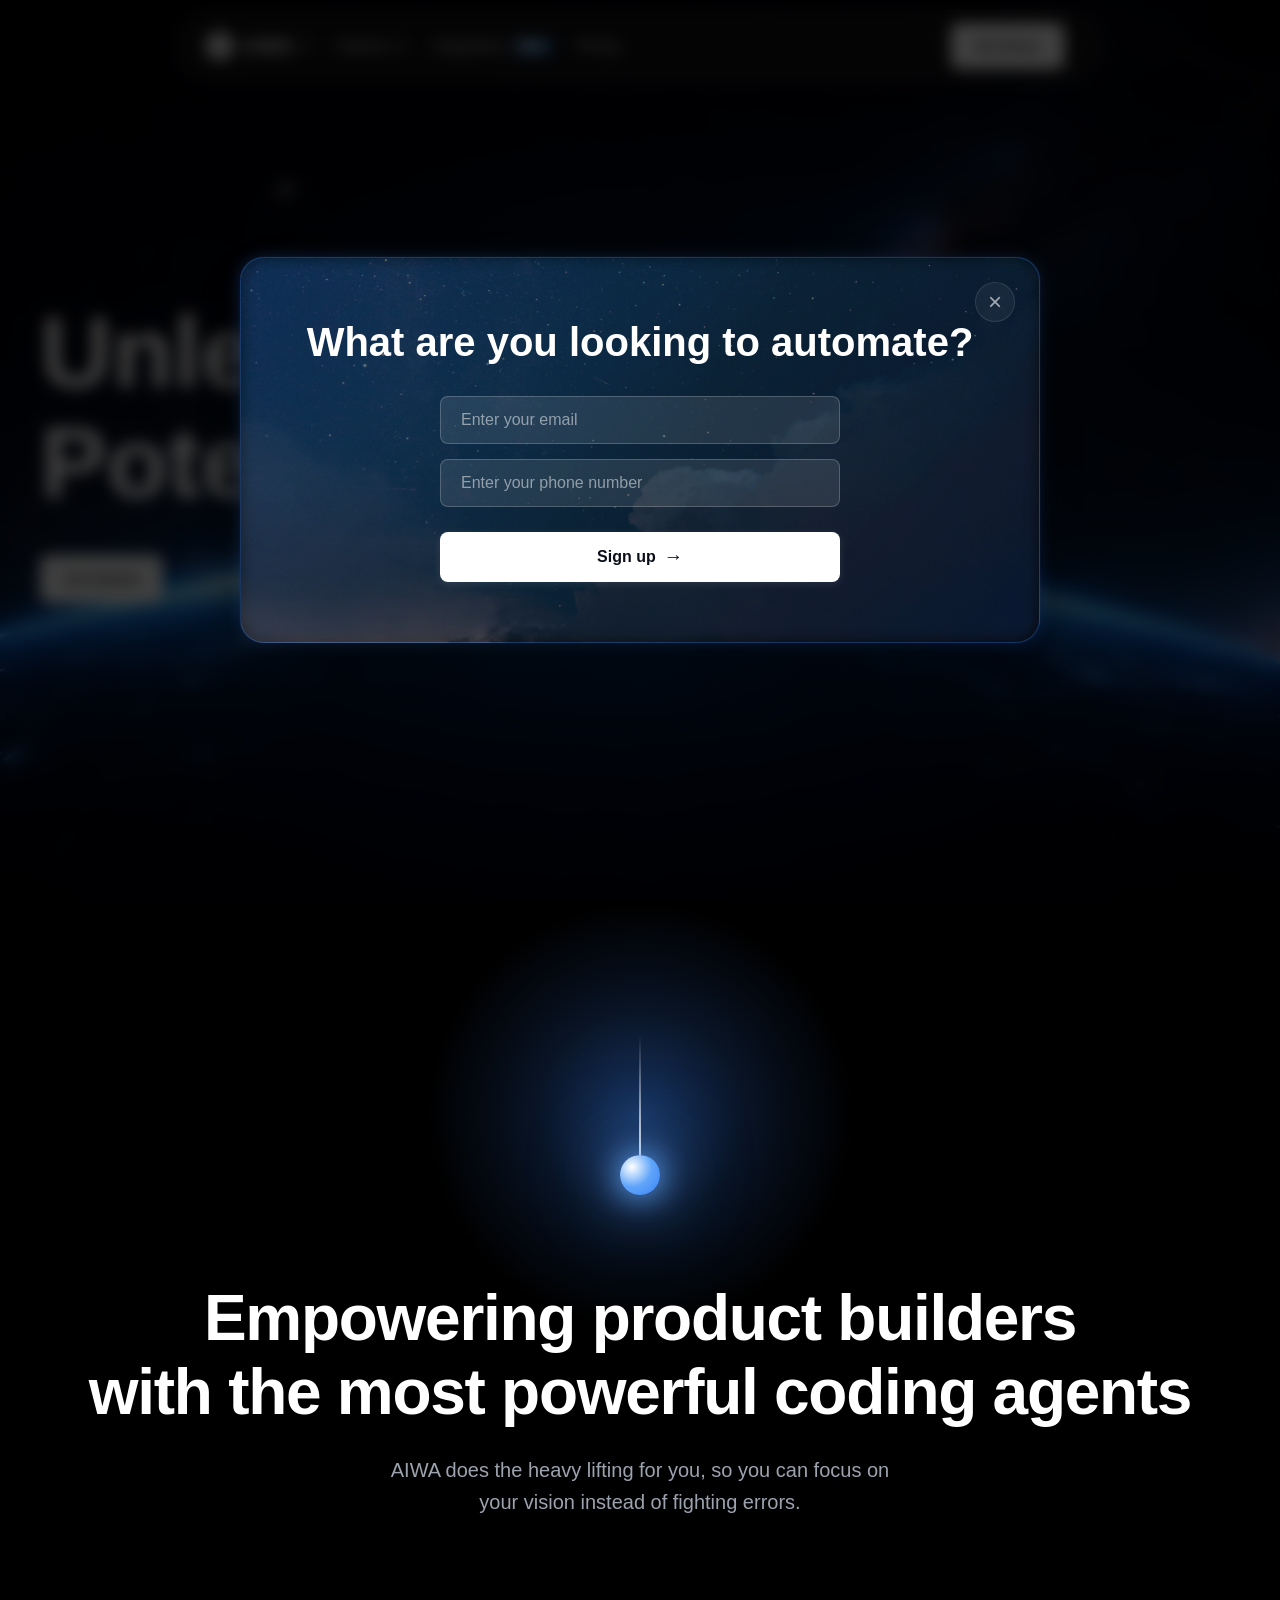
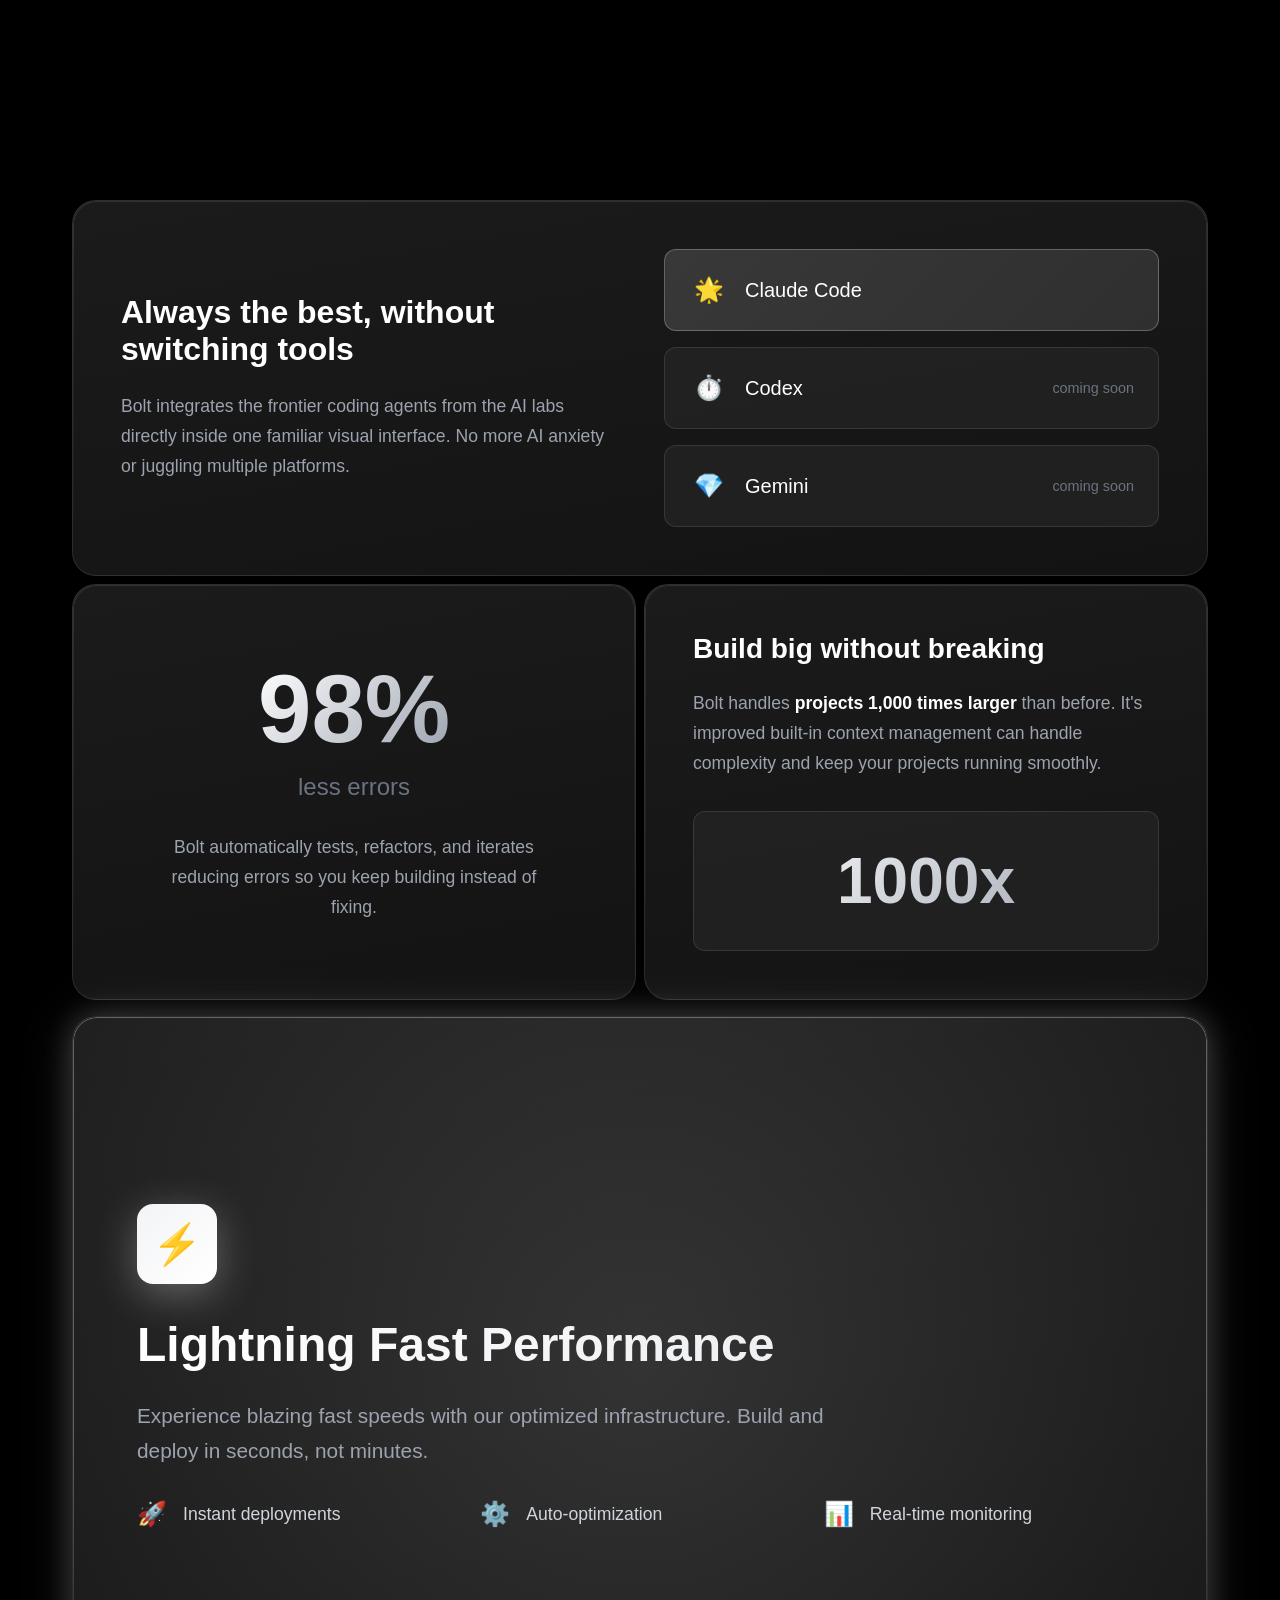
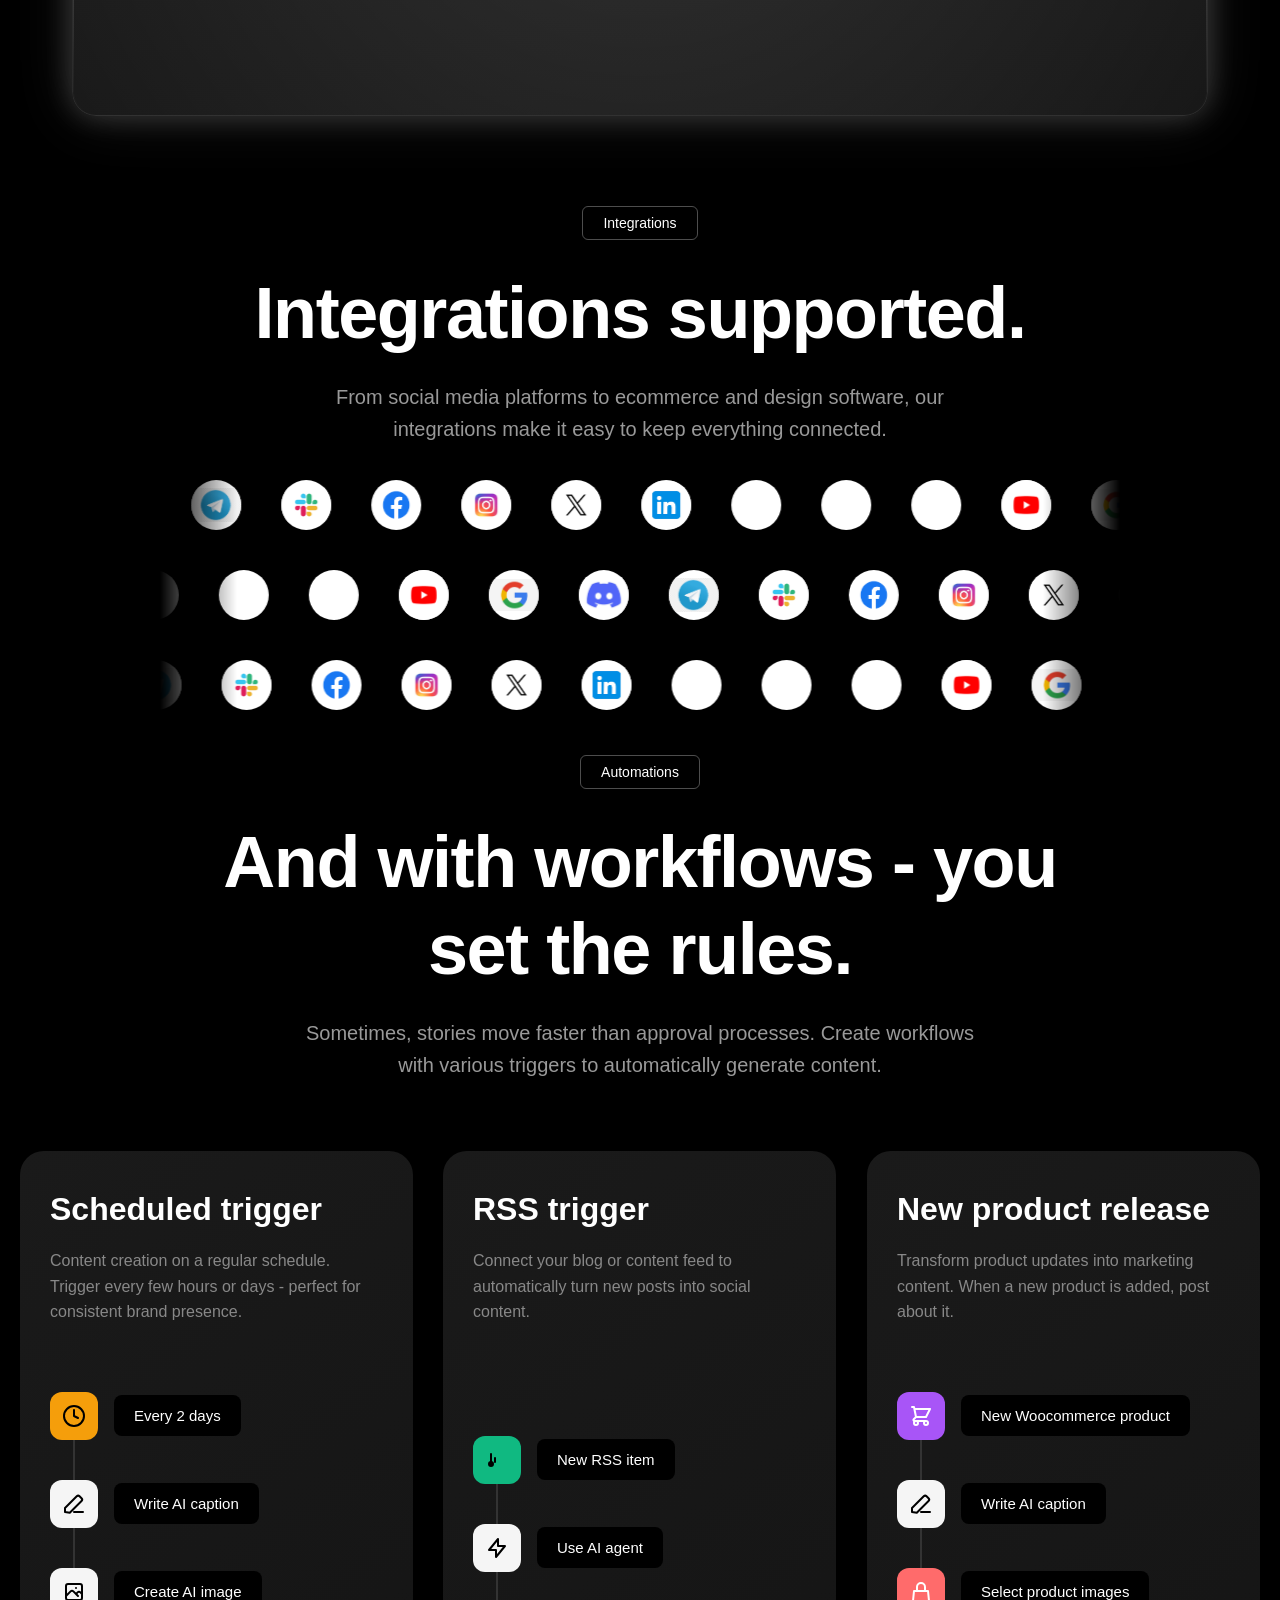
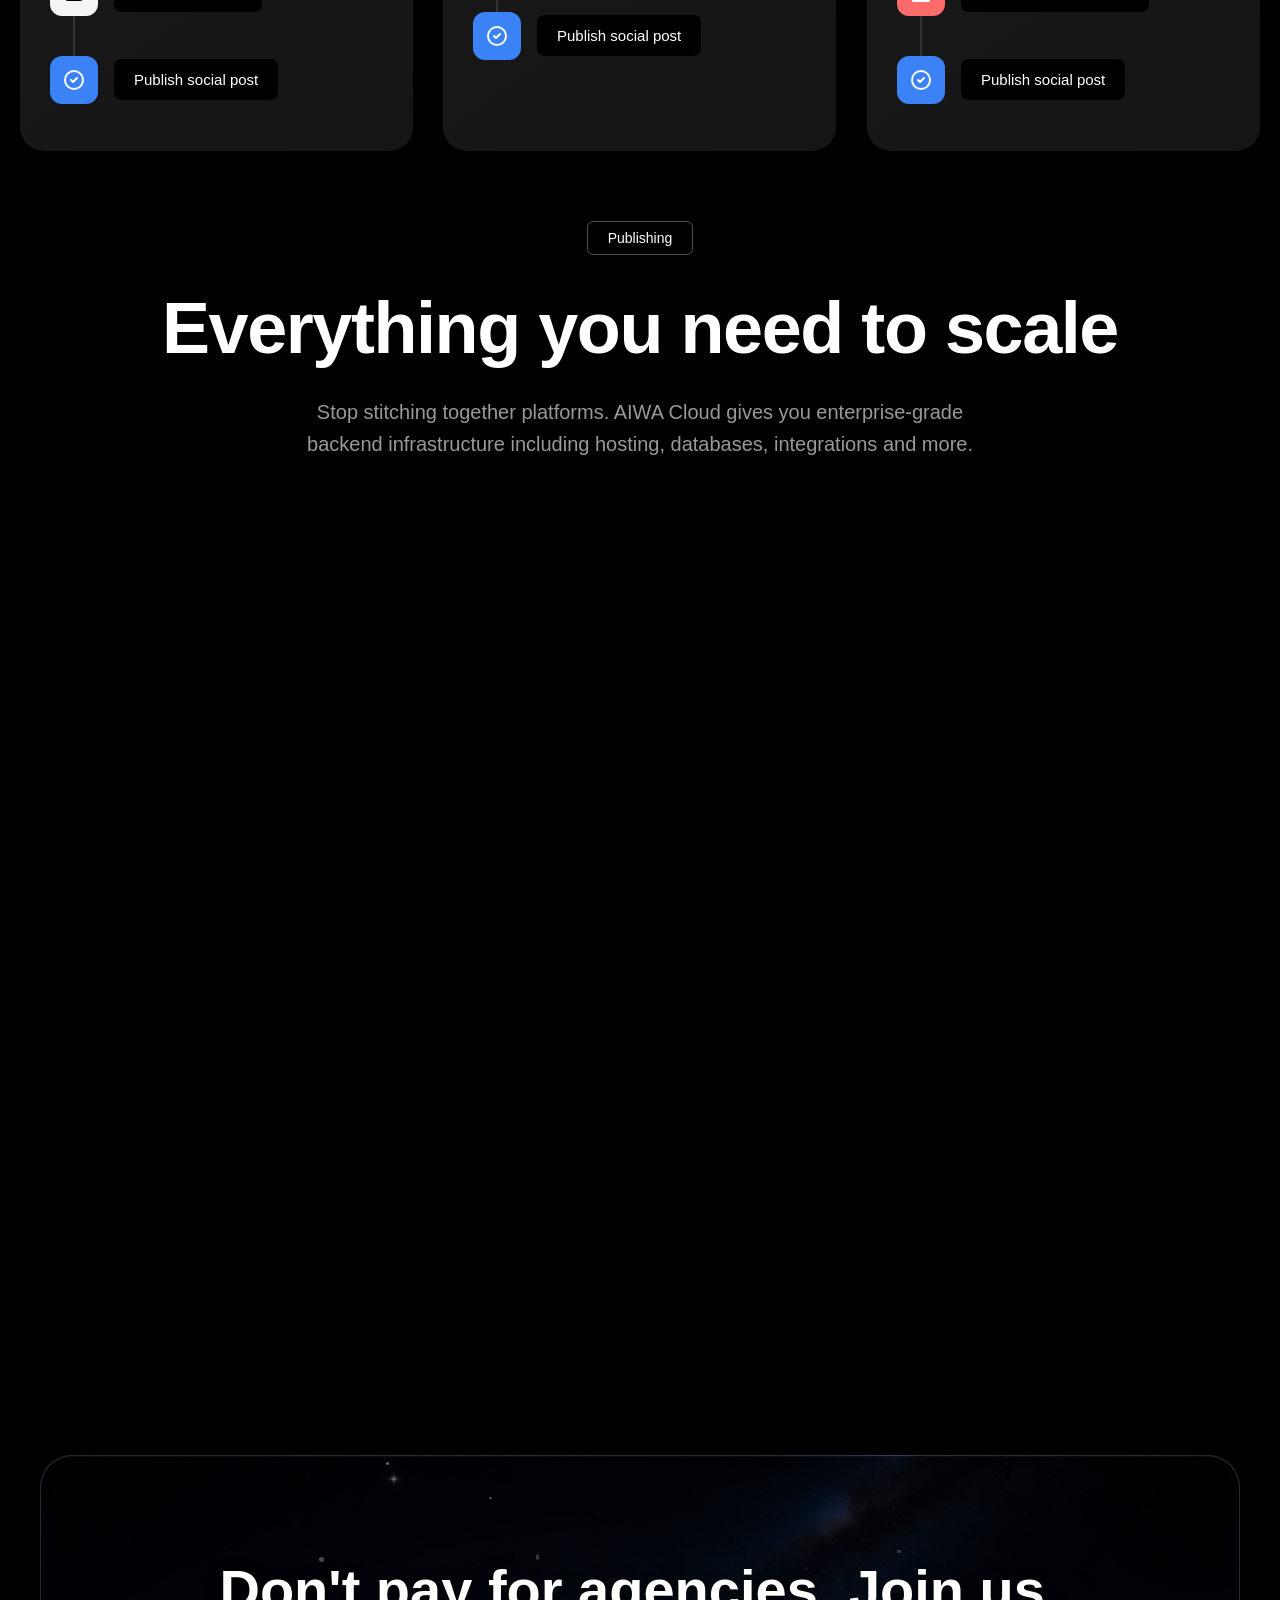
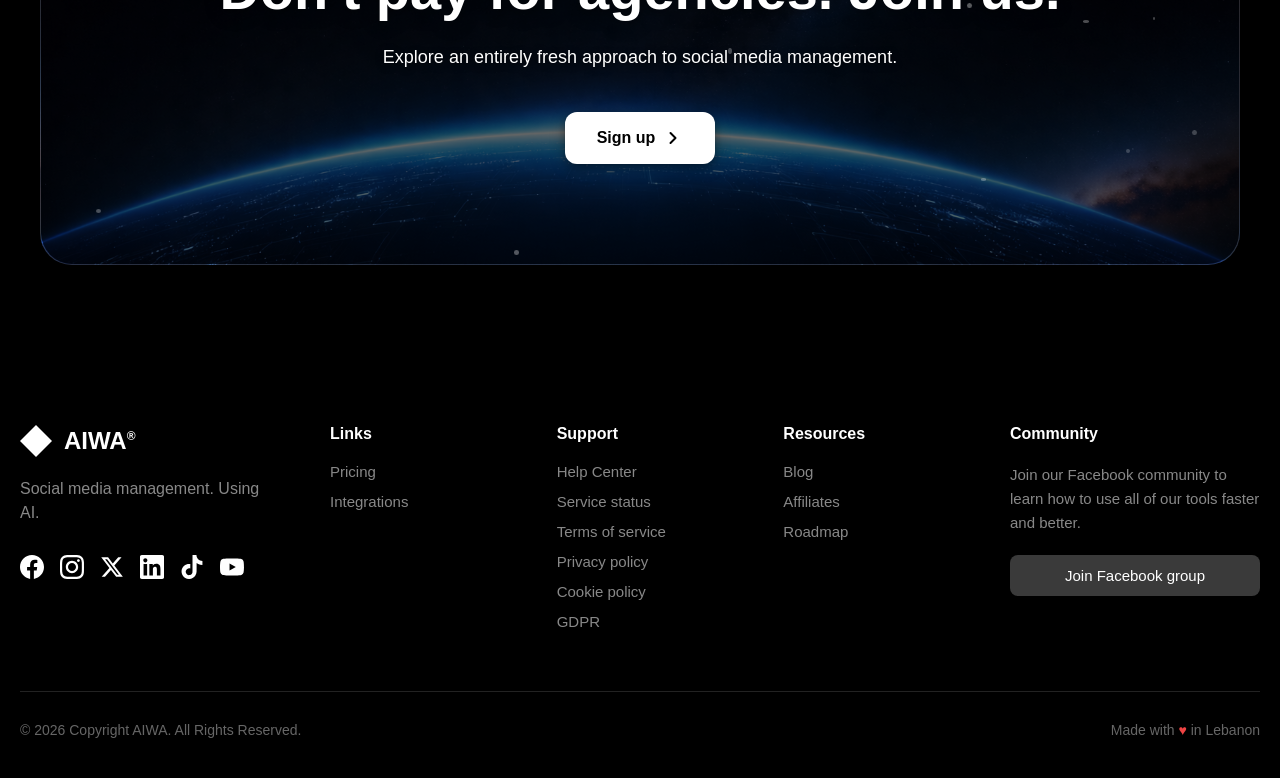
==== commit 32b052d1: "4th commmit" ====
--- a/index.html
+++ b/index.html
@@ -13,6 +13,7 @@
     <link rel="stylesheet" href="css/footer.css">
     <link rel="stylesheet" href="css/popup.css">
     <link rel="stylesheet" href="css/orb.css">
+    <link rel="stylesheet" href="css/automation.css">
     <title>AIWA</title>
     
 </head>
@@ -224,12 +225,16 @@
 </section>
 
 
+
+
+
+
 <!-- SECOND CARD SECTION -->
 
-<section class="integrations-section">
-        <div class="integrations-badge">Automations</div>
-        <h2 class="integrations-title">And with workflows - you <br>set the rules.</h2>
-        <p class="integrations-description">
+<section class="integrations-section2">
+        <div class="integrations-badge2">Automations</div>
+        <h2 class="integrations-title2">And with workflows - you <br>set the rules.</h2>
+        <p class="integrations-description2">
             Sometimes, stories move faster than approval processes. Create workflows with various triggers to automatically generate content.
         </p>
     </section>
@@ -365,10 +370,10 @@
 
 <!-- THIRD CARD -->
 
-<section class="integrations-section">
-        <div class="integrations-badge">Publishing</div>
-        <h2 class="integrations-title">Everything you need to scale</h2>
-        <p class="integrations-description">
+<section class="integrations-section3">
+        <div class="integrations-badge3">Publishing</div>
+        <h2 class="integrations-title3">Everything you need to scale</h2>
+        <p class="integrations-description3">
 Stop stitching together platforms. AIWA Cloud gives you enterprise-grade backend infrastructure including hosting, databases, integrations and more.
         </p>
     </section>
--- a/css/logoloop.css
+++ b/css/logoloop.css
@@ -2,13 +2,21 @@
     width: 100%;
     max-width: 1000px;
     margin: 0 auto;
+    opacity: 0;
+    transform: translateY(60px);
+    transition: opacity 0.8s ease-out, transform 0.8s ease-out;
+}
+
+.carousel-logos.scroll-visible {
+    opacity: 1;
+    transform: translateY(0);
 }
 
 .logoloop {
   position: relative;
   --logoloop-gap: 32px;
   --logoloop-logoHeight: 28px;
-  --logoloop-padding: 0px;  /* ADD THIS LINE */
+  --logoloop-padding: 0px;
   --logoloop-fadeColorAuto: #000;
 }
 
@@ -80,7 +88,7 @@
   display: inline-flex;
   align-items: center;
   justify-content: center;
-  padding: var(--logoloop-padding);  /* ADD THIS LINE */
+  padding: var(--logoloop-padding);
 }
 
 .logoloop__item img {
@@ -93,9 +101,9 @@
   pointer-events: none;
   transition: transform 0.3s cubic-bezier(0.4, 0, 0.2, 1);
   border-radius: 50%;
-  padding: var(--logoloop-padding);  /* ADD THIS LINE */
-  box-sizing: border-box;  /* ADD THIS LINE */
-  background: white;  /* ADD THIS LINE - for white background */
+  padding: var(--logoloop-padding);
+  box-sizing: border-box;
+  background: white;
 }
 
 .logoloop--scale-hover .logoloop__item {
@@ -187,6 +195,116 @@
   );
 }
 
+/* Integrations Section with Scroll Animations */
+.integrations-section {
+    width: 100%;
+    padding: 10px 40px;
+    background: #000;
+    display: flex;
+    flex-direction: column;
+    align-items: center;
+    justify-content: center;
+}
+
+.integrations-badge {
+    display: inline-block;
+    padding: 8px 20px;
+    border: 1px solid rgba(255, 255, 255, 0.3);
+    border-radius: 6px;
+    font-size: 14px;
+    font-weight: 500;
+    color: white;
+    margin-bottom: 30px;
+    background: transparent;
+    opacity: 0;
+    transform: translateY(20px);
+    transition: opacity 0.6s ease-out, transform 0.6s ease-out;
+}
+
+.integrations-badge.scroll-visible {
+    opacity: 1;
+    transform: translateY(0);
+}
+
+.integrations-title {
+    font-size: clamp(2.5rem, 6vw, 4.5rem);
+    font-weight: 600;
+    line-height: 1.2;
+    text-align: center;
+    margin-bottom: 25px;
+    letter-spacing: -0.02em;
+    opacity: 0;
+    transform: translateY(30px);
+    transition: opacity 0.7s ease-out 0.2s, transform 0.7s ease-out 0.2s;
+}
+
+.integrations-title.scroll-visible {
+    opacity: 1;
+    transform: translateY(0);
+}
+
+.integrations-description {
+    font-size: clamp(1rem, 2vw, 1.25rem);
+    line-height: 1.6;
+    text-align: center;
+    color: #999;
+    max-width: 700px;
+    margin: 0 auto;
+    opacity: 0;
+    transform: translateY(30px);
+    transition: opacity 0.7s ease-out 0.4s, transform 0.7s ease-out 0.4s;
+}
+
+.integrations-description.scroll-visible {
+    opacity: 1;
+    transform: translateY(0);
+}
+
+/* Logo Loop Container Animations */
+.logoloop-container {
+    opacity: 0;
+    transform: translateX(-50px);
+    transition: opacity 0.8s ease-out, transform 0.8s ease-out;
+}
+
+.logoloop-container.scroll-visible {
+    opacity: 1;
+    transform: translateX(0);
+}
+
+.logoloop-container:nth-child(1) {
+    transition-delay: 0.6s;
+}
+
+.logoloop-container:nth-child(2) {
+    transition-delay: 0.8s;
+}
+
+.logoloop-container:nth-child(3) {
+    transition-delay: 1s;
+}
+
+/* Individual logo item animations */
+.logoloop__item {
+    opacity: 0;
+    transform: scale(0.8);
+    transition: opacity 0.5s ease-out, transform 0.5s ease-out;
+}
+
+.logoloop-container.scroll-visible .logoloop__item {
+    opacity: 1;
+    transform: scale(1);
+}
+
+.logoloop-container.scroll-visible .logoloop__item:nth-child(1) { transition-delay: 0.1s; }
+.logoloop-container.scroll-visible .logoloop__item:nth-child(2) { transition-delay: 0.15s; }
+.logoloop-container.scroll-visible .logoloop__item:nth-child(3) { transition-delay: 0.2s; }
+.logoloop-container.scroll-visible .logoloop__item:nth-child(4) { transition-delay: 0.25s; }
+.logoloop-container.scroll-visible .logoloop__item:nth-child(5) { transition-delay: 0.3s; }
+.logoloop-container.scroll-visible .logoloop__item:nth-child(6) { transition-delay: 0.35s; }
+.logoloop-container.scroll-visible .logoloop__item:nth-child(7) { transition-delay: 0.4s; }
+.logoloop-container.scroll-visible .logoloop__item:nth-child(8) { transition-delay: 0.45s; }
+
 @media (prefers-reduced-motion: reduce) {
   .logoloop__track {
     transform: translate3d(0, 0, 0) !important;
@@ -195,57 +313,50 @@
   .logoloop__node {
     transition: none !important;
   }
-}
-
-
-      .integrations-section {
-            width: 100%;
-            padding: 10px 40px;
-            background: #000;
-            display: flex;
-            flex-direction: column;
-            align-items: center;
-            justify-content: center;
-        }
-
-        .integrations-badge {
-            display: inline-block;
-            padding: 8px 20px;
-            border: 1px solid rgba(255, 255, 255, 0.3);
-            border-radius: 6px;
-            font-size: 14px;
-            font-weight: 500;
-            color: white;
-            margin-bottom: 30px;
-            background: transparent;
-        }
-
-        .integrations-title {
-            font-size: clamp(2.5rem, 6vw, 4.5rem);
-            font-weight: 600;
-            line-height: 1.2;
-            text-align: center;
-            margin-bottom: 25px;
-            letter-spacing: -0.02em;
-        }
-
-        .integrations-description {
-            font-size: clamp(1rem, 2vw, 1.25rem);
-            line-height: 1.6;
-            text-align: center;
-            color: #999;
-            max-width: 700px;
-            margin: 0 auto;
-        }
-
-        /* Responsive */
-        @media (max-width: 768px) {
-            .integrations-section {
-                padding: 60px 20px;
-            }
-
-            .integrations-badge {
-                font-size: 13px;
-                padding: 6px 16px;
-            }
-        }+  
+  /* Disable scroll animations */
+  .carousel-logos,
+  .integrations-badge,
+  .integrations-title,
+  .integrations-description,
+  .logoloop-container,
+  .logoloop__item {
+    opacity: 1 !important;
+    transform: none !important;
+    transition: none !important;
+  }
+}
+
+/* Responsive */
+@media (max-width: 768px) {
+    .integrations-section {
+        padding: 60px 20px;
+    }
+
+    .integrations-badge {
+        font-size: 13px;
+        padding: 6px 16px;
+    }
+    
+    .carousel-logos {
+        transform: translateY(40px);
+    }
+    
+    .logoloop-container {
+        transform: translateX(-30px);
+    }
+}
+
+@media (max-width: 480px) {
+    .integrations-section {
+        padding: 40px 15px;
+    }
+    
+    .carousel-logos {
+        transform: translateY(30px);
+    }
+    
+    .logoloop-container {
+        transform: translateX(-20px);
+    }
+}
--- a/css/card.css
+++ b/css/card.css
@@ -1,473 +1,1301 @@
-        .main-container {
-            max-width: 1200px;
-            margin: 0 auto;
-            padding: 0 2rem 5rem 2rem;
-        }
-
-        /* Feature Cards Section */
-        .feature-cards-grid {
-            display: grid;
-            grid-template-columns: 1fr;
-            gap: 0.5rem;
-            margin-bottom: 1rem;
-        }
-
-        .feature-row {
-            display: grid;
-            grid-template-columns: 1fr 1fr;
-            gap: 0.5rem;
-        }
-
-        .feature-card {
-            background: linear-gradient(170deg, rgba(30, 30, 30, 0.9), rgba(20, 20, 20, 0.95));
-            border: 1px solid rgba(255, 255, 255, 0.1);
-            border-radius: 24px;
-            padding: 3rem;
-            position: relative;
-            overflow: hidden;
-            transition: all 0.3s ease;
-        }
-
-        .feature-card:hover {
-            border-color: rgba(255, 255, 255, 0.2);
-            
-        }
-
-        .feature-card::before {
-            content: '';
-            position: absolute;
-            inset: 0;
-            border-radius: 24px;
-            padding: 1px;
-            background: linear-gradient(to bottom, rgba(255, 255, 255, 0.1), transparent);
-            -webkit-mask: linear-gradient(#fff 0 0) content-box, linear-gradient(#fff 0 0);
-            -webkit-mask-composite: xor;
-            mask-composite: exclude;
-            pointer-events: none;
-        }
-
-        /* Top Card with AI Tools */
-        .ai-tools-card {
-            grid-column: 1 / -1;
-            display: grid;
-            grid-template-columns: 1fr 1fr;
-            gap: 3rem;
-            align-items: center;
-        }
-
-        .ai-tools-content h2 {
-            font-size: 2rem;
-            font-weight: 600;
-            margin-bottom: 1.5rem;
-            color: #ffffff;
-        }
-
-        .ai-tools-content p {
-            font-size: 1.1rem;
-            line-height: 1.7;
-            color: #9ca3af;
-        }
-
-        .ai-tools-list {
-            display: flex;
-            flex-direction: column;
-            gap: 1rem;
-        }
-
-        .ai-tool-item {
-            background: rgba(40, 40, 40, 0.6);
-            border: 1px solid rgba(255, 255, 255, 0.1);
-            border-radius: 12px;
-            padding: 1.25rem 1.5rem;
-            display: flex;
-            align-items: center;
-            gap: 1rem;
-            transition: all 0.3s ease;
-        }
-
-        .ai-tool-item:hover {
-            background: rgba(50, 50, 50, 0.8);
-            border-color: rgba(255, 255, 255, 0.2);
-        }
-
-        .ai-tool-item.active {
-            background: linear-gradient(135deg, rgba(60, 60, 60, 0.9), rgba(50, 50, 50, 0.9));
-            border-color: rgba(255, 255, 255, 0.25);
-        }
-
-        .ai-tool-icon {
-            font-size: 1.5rem;
-            width: 40px;
-            height: 40px;
-            display: flex;
-            align-items: center;
-            justify-content: center;
-        }
-
-        .ai-tool-name {
-            font-size: 1.25rem;
-            font-weight: 500;
-            flex: 1;
-        }
-
-        .ai-tool-status {
-            font-size: 0.9rem;
-            color: #6b7280;
-        }
-
-        /* Stats Card */
-        .stats-card {
-            display: flex;
-            flex-direction: column;
-            justify-content: center;
-            align-items: center;
-            text-align: center;
-            min-height: 400px;
-        }
-
-        .stats-number {
-            font-size: 6rem;
-            font-weight: 700;
-            background: linear-gradient(135deg, #ffffff, #9ca3af);
-            -webkit-background-clip: text;
-            -webkit-text-fill-color: transparent;
-            background-clip: text;
-            line-height: 1;
-            margin-bottom: 1rem;
-        }
-
-        .stats-label {
-            font-size: 1.5rem;
-            color: #6b7280;
-            margin-bottom: 2rem;
-        }
-
-        .stats-description {
-            font-size: 1.1rem;
-            line-height: 1.7;
-            color: #9ca3af;
-            max-width: 400px;
-        }
-
-        /* Build Card */
-        .build-card h3 {
-            font-size: 1.75rem;
-            font-weight: 600;
-            margin-bottom: 1.5rem;
-            color: #ffffff;
-        }
-
-        .build-card p {
-            font-size: 1.1rem;
-            line-height: 1.7;
-            color: #9ca3af;
-            margin-bottom: 2rem;
-        }
-
-        .build-card p strong {
-            color: #ffffff;
-            font-weight: 600;
-        }
-
-        .build-visual {
-            background: rgba(40, 40, 40, 0.6);
-            border: 1px solid rgba(255, 255, 255, 0.1);
-            border-radius: 12px;
-            padding: 2rem;
-            margin-top: 2rem;
-            text-align: center;
-        }
-
-        .build-multiplier {
-            font-size: 4rem;
-            font-weight: 700;
-            background: linear-gradient(135deg, #ffffff, #9ca3af);
-            -webkit-background-clip: text;
-            -webkit-text-fill-color: transparent;
-            background-clip: text;
-        }
-
-              /* Animated Card Section */
-        .animated-card-section {
-            width: 100%;
-            max-width: 1200px;
-            display: flex;
-            align-items: center;
-            justify-content: center;
-        }
-
-        .card-wrapper {
-            max-width: 100%;
-            width: 100%;
-            perspective: 1000px;
-        }
-
-        .animated-card {
-            background: linear-gradient(170deg, rgba(30, 30, 30, 0.9), rgba(20, 20, 20, 0.95));
-            border: 1px solid rgba(255, 255, 255, 0.1);
-            border-radius: 24px;
-            padding: 4rem;
-            position: relative;
-            overflow: hidden;
-            min-height: 700px;
-            display: flex;
-            flex-direction: column;
-            justify-content: center;
-            transition: box-shadow 0.8s cubic-bezier(0.4, 0, 0.2, 1), 
-                        border-color 0.8s cubic-bezier(0.4, 0, 0.2, 1);
-        }
-
-        .animated-card::before {
-            content: '';
-            position: absolute;
-            inset: 0;
-            border-radius: 24px;
-            padding: 1px;
-            background: linear-gradient(to bottom, rgba(255, 255, 255, 0.1) 0%, rgba(255, 255, 255, 0.1) 60%, transparent 100%);
-            -webkit-mask: linear-gradient(#fff 0 0) content-box, linear-gradient(#fff 0 0);
-            -webkit-mask-composite: xor;
-            mask-composite: exclude;
-            pointer-events: none;
-            transition: background 0.8s cubic-bezier(0.4, 0, 0.2, 1);
-        }
-
-        /* Glow variations */
-        .animated-card.glow-white::before {
-            background: linear-gradient(to bottom, rgba(255, 255, 255, 0.3) 0%, rgba(255, 255, 255, 0.3) 60%, transparent 100%);
-        }
-
-        .animated-card.glow-blue::before {
-            background: linear-gradient(to bottom, rgba(59, 130, 246, 0.3) 0%, rgba(59, 130, 246, 0.3) 60%, transparent 100%);
-        }
-
-        .animated-card.glow-yellow::before {
-            background: linear-gradient(to bottom, rgba(251, 191, 36, 0.3) 0%, rgba(251, 191, 36, 0.3) 60%, transparent 100%);
-        }
-
-        .animated-card.glow-none::before {
-            background: linear-gradient(to bottom, rgba(255, 255, 255, 0.1) 0%, rgba(255, 255, 255, 0.1) 60%, transparent 100%);
-        }
-
-        .animated-card.glow-white {
-            box-shadow: 
-                0 0 30px rgba(255, 255, 255, 0.2),
-                0 0 60px rgba(255, 255, 255, 0.1);
-        }
-
-        .animated-card.glow-blue {
-            box-shadow: 
-                0 0 30px rgba(59, 130, 246, 0.2),
-                0 0 60px rgba(59, 130, 246, 0.1);
-        }
-
-        .animated-card.glow-yellow {
-            box-shadow: 
-                0 0 30px rgba(251, 191, 36, 0.2),
-                0 0 60px rgba(251, 191, 36, 0.1);
-        }
-
-        .animated-card.glow-none {
-            box-shadow: 0 0 30px rgba(0, 0, 0, 0.3);
-        }
-
-        /* Rotating glow effect */
-        .card-glow {
-            position: absolute;
-            top: -50%;
-            left: -50%;
-            width: 200%;
-            height: 200%;
-            background: radial-gradient(circle at 50% 50%, rgba(59, 130, 246, 0.12), transparent 60%);
-            animation: rotate-glow 10s linear infinite;
-            pointer-events: none;
-            opacity: 1;
-            transition: opacity 0.8s cubic-bezier(0.4, 0, 0.2, 1), 
-                        background 0.8s cubic-bezier(0.4, 0, 0.2, 1);
-        }
-
-        .card-glow.glow-white {
-            background: radial-gradient(circle at 50% 50%, rgba(255, 255, 255, 0.12), transparent 60%);
-        }
-
-        .card-glow.glow-blue {
-            background: radial-gradient(circle at 50% 50%, rgba(59, 130, 246, 0.12), transparent 60%);
-        }
-
-        .card-glow.glow-yellow {
-            background: radial-gradient(circle at 50% 50%, rgba(251, 191, 36, 0.12), transparent 60%);
-        }
-
-        .card-glow.glow-none {
-            opacity: 0;
-        }
-
-        @keyframes rotate-glow {
-            0% {
-                transform: rotate(0deg);
-            }
-            100% {
-                transform: rotate(360deg);
-            }
-        }
-
-        /* Card content with improved transitions */
-        .card-content {
-            position: relative;
-            z-index: 2;
-            opacity: 1;
-            transform: translateY(0);
-        }
-
-        .card-content.fade-out {
-            animation: smoothFadeOut 0.6s cubic-bezier(0.4, 0, 0.6, 1) forwards;
-        }
-
-        .card-content.fade-in {
-            animation: smoothFadeIn 0.8s cubic-bezier(0.34, 1.56, 0.64, 1) forwards;
-        }
-
-        @keyframes smoothFadeOut {
-            0% {
-                opacity: 1;
-                transform: translateY(0) scale(1);
-                filter: blur(0px);
-            }
-            100% {
-                opacity: 0;
-                transform: translateY(30px) scale(0.98);
-                filter: blur(4px);
-            }
-        }
-
-        @keyframes smoothFadeIn {
-            0% {
-                opacity: 0;
-                transform: translateY(-30px) scale(0.98);
-                filter: blur(4px);
-            }
-            100% {
-                opacity: 1;
-                transform: translateY(0) scale(1);
-                filter: blur(0px);
-            }
-        }
-
-        /* Card icon with smooth transitions */
-        .card-icon {
-            width: 80px;
-            height: 80px;
-            background: linear-gradient(135deg, #3b82f6, #60a5fa);
-            border-radius: 16px;
-            display: flex;
-            align-items: center;
-            justify-content: center;
-            margin-bottom: 2rem;
-            font-size: 2.5rem;
-            box-shadow: 0 10px 40px rgba(59, 130, 246, 0.3);
-            transition: all 0.8s cubic-bezier(0.34, 1.56, 0.64, 1);
-        }
-
-        .card-icon.icon-white {
-            background: linear-gradient(135deg, #f3f4f6, #ffffff);
-            box-shadow: 0 10px 40px rgba(255, 255, 255, 0.3);
-        }
-
-        .card-icon.icon-blue {
-            background: linear-gradient(135deg, #3b82f6, #60a5fa);
-            box-shadow: 0 10px 40px rgba(59, 130, 246, 0.3);
-        }
-
-        .card-icon.icon-yellow {
-            background: linear-gradient(135deg, #f59e0b, #fbbf24);
-            box-shadow: 0 10px 40px rgba(251, 191, 36, 0.3);
-        }
-
-        .card-icon.icon-none {
-            background: linear-gradient(135deg, #4b5563, #6b7280);
-            box-shadow: 0 10px 40px rgba(75, 85, 99, 0.3);
-        }
-
-        .card-title {
-            font-size: clamp(2rem, 4vw, 3rem);
-            font-weight: 600;
-            margin-bottom: 1.5rem;
-            background: linear-gradient(90deg, #ffffff 0%, #e5e7eb 100%);
-            -webkit-background-clip: text;
-            -webkit-text-fill-color: transparent;
-            background-clip: text;
-        }
-
-        .card-description {
-            font-size: clamp(1.1rem, 2vw, 1.3rem);
-            line-height: 1.7;
-            color: #9ca3af;
-            max-width: 700px;
-            margin-bottom: 2rem;
-        }
-
-        .card-features {
-            display: grid;
-            grid-template-columns: repeat(auto-fit, minmax(200px, 1fr));
-            gap: 1.5rem;
-        }
-
-        .feature-item {
-            display: flex;
-            align-items: center;
-            gap: 1rem;
-            color: #d1d5db;
-            opacity: 0;
-            transform: translateX(-20px);
-        }
-
-        .card-content.fade-in .feature-item {
-            animation: slideInFeature 0.6s cubic-bezier(0.34, 1.56, 0.64, 1) forwards;
-        }
-
-        .card-content.fade-in .feature-item:nth-child(1) {
-            animation-delay: 0.3s;
-        }
-
-        .card-content.fade-in .feature-item:nth-child(2) {
-            animation-delay: 0.4s;
-        }
-
-        .card-content.fade-in .feature-item:nth-child(3) {
-            animation-delay: 0.5s;
-        }
-
-        @keyframes slideInFeature {
-            0% {
-                opacity: 0;
-                transform: translateX(-20px);
-            }
-            100% {
-                opacity: 1;
-                transform: translateX(0);
-            }
-        }
-
-        .feature-icon {
-            font-size: 1.5rem;
-        }
-
-        /* Responsive */
-        @media (max-width: 768px) {
-            .animated-card {
-                padding: 2.5rem;
-                min-height: 500px;
-            }
-
-            .card-features {
-                grid-template-columns: 1fr;
-            }
-        }
+.main-container {
+    max-width: 1200px;
+    margin: 0 auto;
+    padding: 0 2rem 5rem 2rem;
+}
+
+/* Feature Cards Section */
+.feature-cards-grid {
+    display: grid;
+    grid-template-columns: 1fr;
+    gap: 0.5rem;
+    margin-bottom: 1rem;
+}
+
+.feature-row {
+    display: grid;
+    grid-template-columns: 1fr 1fr;
+    gap: 0.5rem;
+}
+
+.feature-card {
+    background: linear-gradient(170deg, rgba(30, 30, 30, 0.9), rgba(20, 20, 20, 0.95));
+    border: 1px solid rgba(255, 255, 255, 0.1);
+    border-radius: 24px;
+    padding: 3rem;
+    position: relative;
+    overflow: hidden;
+    transition: all 0.3s ease;
+    /* Scroll animation setup */
+    opacity: 0;
+    transform: translateY(50px);
+}
+
+.feature-card.animate-in {
+    animation: slideUpFade 0.8s cubic-bezier(0.34, 1.56, 0.64, 1) forwards;
+}
+
+.feature-card:hover {
+    border-color: rgba(255, 255, 255, 0.2);
+    transform: translateY(-5px);
+}
+
+.feature-card.animate-in:hover {
+    transform: translateY(-5px);
+}
+
+.feature-card::before {
+    content: '';
+    position: absolute;
+    inset: 0;
+    border-radius: 24px;
+    padding: 1px;
+    background: linear-gradient(to bottom, rgba(255, 255, 255, 0.1), transparent);
+    -webkit-mask: linear-gradient(#fff 0 0) content-box, linear-gradient(#fff 0 0);
+    -webkit-mask-composite: xor;
+    mask-composite: exclude;
+    pointer-events: none;
+}
+
+/* Staggered animation delays */
+.ai-tools-card.animate-in {
+    animation-delay: 0.1s;
+}
+
+.feature-row .stats-card.animate-in {
+    animation-delay: 0.3s;
+}
+
+.feature-row .build-card.animate-in {
+    animation-delay: 0.5s;
+}
+
+/* Top Card with AI Tools */
+.ai-tools-card {
+    grid-column: 1 / -1;
+    display: grid;
+    grid-template-columns: 1fr 1fr;
+    gap: 3rem;
+    align-items: center;
+}
+
+.ai-tools-content h2 {
+    font-size: 2rem;
+    font-weight: 600;
+    margin-bottom: 1.5rem;
+    color: #ffffff;
+}
+
+.ai-tools-content p {
+    font-size: 1.1rem;
+    line-height: 1.7;
+    color: #9ca3af;
+}
+
+.ai-tools-list {
+    display: flex;
+    flex-direction: column;
+    gap: 1rem;
+}
+
+.ai-tool-item {
+    background: rgba(40, 40, 40, 0.6);
+    border: 1px solid rgba(255, 255, 255, 0.1);
+    border-radius: 12px;
+    padding: 1.25rem 1.5rem;
+    display: flex;
+    align-items: center;
+    gap: 1rem;
+    transition: all 0.3s ease;
+    opacity: 0;
+    transform: translateX(-30px);
+}
+
+.ai-tool-item.animate-item {
+    animation: slideInFromLeft 0.6s cubic-bezier(0.34, 1.56, 0.64, 1) forwards;
+}
+
+.ai-tool-item.animate-item:nth-child(1) {
+    animation-delay: 0.5s;
+}
+
+.ai-tool-item.animate-item:nth-child(2) {
+    animation-delay: 0.7s;
+}
+
+.ai-tool-item.animate-item:nth-child(3) {
+    animation-delay: 0.9s;
+}
+
+.ai-tool-item:hover {
+    background: rgba(50, 50, 50, 0.8);
+    border-color: rgba(255, 255, 255, 0.2);
+    transform: translateX(5px);
+}
+
+.ai-tool-item.active {
+    background: linear-gradient(135deg, rgba(60, 60, 60, 0.9), rgba(50, 50, 50, 0.9));
+    border-color: rgba(255, 255, 255, 0.25);
+}
+
+.ai-tool-icon {
+    font-size: 1.5rem;
+    width: 40px;
+    height: 40px;
+    display: flex;
+    align-items: center;
+    justify-content: center;
+    flex-shrink: 0;
+}
+
+.ai-tool-name {
+    font-size: 1.25rem;
+    font-weight: 500;
+    flex: 1;
+}
+
+.ai-tool-status {
+    font-size: 0.9rem;
+    color: #6b7280;
+    white-space: nowrap;
+}
+
+/* Stats Card */
+.stats-card {
+    display: flex;
+    flex-direction: column;
+    justify-content: center;
+    align-items: center;
+    text-align: center;
+    min-height: 400px;
+}
+
+.stats-number {
+    font-size: 6rem;
+    font-weight: 700;
+    background: linear-gradient(135deg, #ffffff, #9ca3af);
+    -webkit-background-clip: text;
+    -webkit-text-fill-color: transparent;
+    background-clip: text;
+    line-height: 1;
+    margin-bottom: 1rem;
+    opacity: 0;
+    transform: scale(0.5);
+}
+
+.stats-card.animate-in .stats-number {
+    animation: scaleUpFade 0.8s cubic-bezier(0.34, 1.56, 0.64, 1) 0.3s forwards;
+}
+
+.stats-label {
+    font-size: 1.5rem;
+    color: #6b7280;
+    margin-bottom: 2rem;
+    opacity: 0;
+    transform: translateY(20px);
+}
+
+.stats-card.animate-in .stats-label {
+    animation: fadeInUp 0.6s ease-out 0.5s forwards;
+}
+
+.stats-description {
+    font-size: 1.1rem;
+    line-height: 1.7;
+    color: #9ca3af;
+    max-width: 400px;
+    opacity: 0;
+    transform: translateY(20px);
+}
+
+.stats-card.animate-in .stats-description {
+    animation: fadeInUp 0.6s ease-out 0.7s forwards;
+}
+
+/* Build Card */
+.build-card h3 {
+    font-size: 1.75rem;
+    font-weight: 600;
+    margin-bottom: 1.5rem;
+    color: #ffffff;
+    opacity: 0;
+    transform: translateY(20px);
+}
+
+.build-card.animate-in h3 {
+    animation: fadeInUp 0.6s ease-out 0.3s forwards;
+}
+
+.build-card p {
+    font-size: 1.1rem;
+    line-height: 1.7;
+    color: #9ca3af;
+    margin-bottom: 2rem;
+    opacity: 0;
+    transform: translateY(20px);
+}
+
+.build-card.animate-in p {
+    animation: fadeInUp 0.6s ease-out 0.5s forwards;
+}
+
+.build-card p strong {
+    color: #ffffff;
+    font-weight: 600;
+}
+
+.build-visual {
+    background: rgba(40, 40, 40, 0.6);
+    border: 1px solid rgba(255, 255, 255, 0.1);
+    border-radius: 12px;
+    padding: 2rem;
+    margin-top: 2rem;
+    text-align: center;
+    opacity: 0;
+    transform: scale(0.8);
+}
+
+.build-card.animate-in .build-visual {
+    animation: scaleUpFade 0.8s cubic-bezier(0.34, 1.56, 0.64, 1) 0.7s forwards;
+}
+
+.build-multiplier {
+    font-size: 4rem;
+    font-weight: 700;
+    background: linear-gradient(135deg, #ffffff, #9ca3af);
+    -webkit-background-clip: text;
+    -webkit-text-fill-color: transparent;
+    background-clip: text;
+}
+
+/* Animated Card Section */
+.animated-card-section {
+    width: 100%;
+    max-width: 1200px;
+    display: flex;
+    align-items: center;
+    justify-content: center;
+    opacity: 0;
+    transform: translateY(60px);
+}
+
+.animated-card-section.animate-in {
+    animation: slideUpFade 1s cubic-bezier(0.34, 1.56, 0.64, 1) 0.2s forwards;
+}
+
+.card-wrapper {
+    max-width: 100%;
+    width: 100%;
+    perspective: 1000px;
+}
+
+.animated-card {
+    background: linear-gradient(170deg, rgba(30, 30, 30, 0.9), rgba(20, 20, 20, 0.95));
+    border: 1px solid rgba(255, 255, 255, 0.1);
+    border-radius: 24px;
+    padding: 4rem;
+    position: relative;
+    overflow: hidden;
+    min-height: 700px;
+    display: flex;
+    flex-direction: column;
+    justify-content: center;
+    transition: box-shadow 0.8s cubic-bezier(0.4, 0, 0.2, 1), 
+                border-color 0.8s cubic-bezier(0.4, 0, 0.2, 1);
+}
+
+.animated-card::before {
+    content: '';
+    position: absolute;
+    inset: 0;
+    border-radius: 24px;
+    padding: 1px;
+    background: linear-gradient(to bottom, rgba(255, 255, 255, 0.1) 0%, rgba(255, 255, 255, 0.1) 60%, transparent 100%);
+    -webkit-mask: linear-gradient(#fff 0 0) content-box, linear-gradient(#fff 0 0);
+    -webkit-mask-composite: xor;
+    mask-composite: exclude;
+    pointer-events: none;
+    transition: background 0.8s cubic-bezier(0.4, 0, 0.2, 1);
+}
+
+/* Glow variations */
+.animated-card.glow-white::before {
+    background: linear-gradient(to bottom, rgba(255, 255, 255, 0.3) 0%, rgba(255, 255, 255, 0.3) 60%, transparent 100%);
+}
+
+.animated-card.glow-blue::before {
+    background: linear-gradient(to bottom, rgba(59, 130, 246, 0.3) 0%, rgba(59, 130, 246, 0.3) 60%, transparent 100%);
+}
+
+.animated-card.glow-yellow::before {
+    background: linear-gradient(to bottom, rgba(251, 191, 36, 0.3) 0%, rgba(251, 191, 36, 0.3) 60%, transparent 100%);
+}
+
+.animated-card.glow-none::before {
+    background: linear-gradient(to bottom, rgba(255, 255, 255, 0.1) 0%, rgba(255, 255, 255, 0.1) 60%, transparent 100%);
+}
+
+.animated-card.glow-white {
+    box-shadow: 
+        0 0 30px rgba(255, 255, 255, 0.2),
+        0 0 60px rgba(255, 255, 255, 0.1);
+}
+
+.animated-card.glow-blue {
+    box-shadow: 
+        0 0 30px rgba(59, 130, 246, 0.2),
+        0 0 60px rgba(59, 130, 246, 0.1);
+}
+
+.animated-card.glow-yellow {
+    box-shadow: 
+        0 0 30px rgba(251, 191, 36, 0.2),
+        0 0 60px rgba(251, 191, 36, 0.1);
+}
+
+.animated-card.glow-none {
+    box-shadow: 0 0 30px rgba(0, 0, 0, 0.3);
+}
+
+/* Rotating glow effect */
+.card-glow {
+    position: absolute;
+    top: -50%;
+    left: -50%;
+    width: 200%;
+    height: 200%;
+    background: radial-gradient(circle at 50% 50%, rgba(59, 130, 246, 0.12), transparent 60%);
+    animation: rotate-glow 10s linear infinite;
+    pointer-events: none;
+    opacity: 1;
+    transition: opacity 0.8s cubic-bezier(0.4, 0, 0.2, 1), 
+                background 0.8s cubic-bezier(0.4, 0, 0.2, 1);
+}
+
+.card-glow.glow-white {
+    background: radial-gradient(circle at 50% 50%, rgba(255, 255, 255, 0.12), transparent 60%);
+}
+
+.card-glow.glow-blue {
+    background: radial-gradient(circle at 50% 50%, rgba(59, 130, 246, 0.12), transparent 60%);
+}
+
+.card-glow.glow-yellow {
+    background: radial-gradient(circle at 50% 50%, rgba(251, 191, 36, 0.12), transparent 60%);
+}
+
+.card-glow.glow-none {
+    opacity: 0;
+}
+
+@keyframes rotate-glow {
+    0% {
+        transform: rotate(0deg);
+    }
+    100% {
+        transform: rotate(360deg);
+    }
+}
+
+/* Card content with improved transitions */
+.card-content {
+    position: relative;
+    z-index: 2;
+    opacity: 1;
+    transform: translateY(0);
+}
+
+.card-content.fade-out {
+    animation: smoothFadeOut 0.6s cubic-bezier(0.4, 0, 0.6, 1) forwards;
+}
+
+.card-content.fade-in {
+    animation: smoothFadeIn 0.8s cubic-bezier(0.34, 1.56, 0.64, 1) forwards;
+}
+
+@keyframes smoothFadeOut {
+    0% {
+        opacity: 1;
+        transform: translateY(0) scale(1);
+        filter: blur(0px);
+    }
+    100% {
+        opacity: 0;
+        transform: translateY(30px) scale(0.98);
+        filter: blur(4px);
+    }
+}
+
+@keyframes smoothFadeIn {
+    0% {
+        opacity: 0;
+        transform: translateY(-30px) scale(0.98);
+        filter: blur(4px);
+    }
+    100% {
+        opacity: 1;
+        transform: translateY(0) scale(1);
+        filter: blur(0px);
+    }
+}
+
+/* ============================================
+   SCROLL ANIMATIONS
+   ============================================ */
+
+@keyframes slideUpFade {
+    0% {
+        opacity: 0;
+        transform: translateY(50px);
+    }
+    100% {
+        opacity: 1;
+        transform: translateY(0);
+    }
+}
+
+@keyframes slideInFromLeft {
+    0% {
+        opacity: 0;
+        transform: translateX(-30px);
+    }
+    100% {
+        opacity: 1;
+        transform: translateX(0);
+    }
+}
+
+@keyframes fadeInUp {
+    0% {
+        opacity: 0;
+        transform: translateY(20px);
+    }
+    100% {
+        opacity: 1;
+        transform: translateY(0);
+    }
+}
+
+@keyframes scaleUpFade {
+    0% {
+        opacity: 0;
+        transform: scale(0.5);
+    }
+    100% {
+        opacity: 1;
+        transform: scale(1);
+    }
+}
+
+/* ============================================
+   RESPONSIVE MEDIA QUERIES
+   ============================================ */
+
+/* Tablet landscape and smaller desktops (1024px and below) */
+@media (max-width: 1024px) {
+    .main-container {
+        padding: 0 1.5rem 4rem 1.5rem;
+    }
+
+    .feature-card {
+        padding: 2.5rem;
+    }
+
+    .ai-tools-content h2 {
+        font-size: 1.75rem;
+    }
+
+    .ai-tools-content p {
+        font-size: 1rem;
+    }
+
+    .stats-number {
+        font-size: 5rem;
+    }
+
+    .stats-label {
+        font-size: 1.3rem;
+    }
+
+    .build-card h3 {
+        font-size: 1.5rem;
+    }
+
+    .build-multiplier {
+        font-size: 3.5rem;
+    }
+
+    .animated-card {
+        padding: 3rem;
+        min-height: 600px;
+    }
+}
+
+/* Tablet portrait (768px and below) */
+@media (max-width: 768px) {
+    .main-container {
+        padding: 0 1.25rem 3rem 1.25rem;
+    }
+
+    .feature-cards-grid {
+        gap: 1rem;
+    }
+
+    .feature-row {
+        grid-template-columns: 1fr;
+        gap: 1rem;
+    }
+
+    .feature-card {
+        padding: 2rem;
+        border-radius: 20px;
+    }
+
+    /* Adjust animation for mobile */
+    .feature-card {
+        transform: translateY(30px);
+    }
+
+    .animated-card-section {
+        transform: translateY(40px);
+    }
+
+    /* AI Tools Card - Stack on mobile */
+    .ai-tools-card {
+        grid-template-columns: 1fr;
+        gap: 2rem;
+    }
+
+    .ai-tools-content h2 {
+        font-size: 1.5rem;
+        margin-bottom: 1rem;
+    }
+
+    .ai-tools-content p {
+        font-size: 0.95rem;
+        line-height: 1.6;
+    }
+
+    .ai-tool-item {
+        padding: 1rem 1.25rem;
+        transform: translateX(-20px);
+    }
+
+    .ai-tool-icon {
+        font-size: 1.3rem;
+        width: 35px;
+        height: 35px;
+    }
+
+    .ai-tool-name {
+        font-size: 1.1rem;
+    }
+
+    .ai-tool-status {
+        font-size: 0.85rem;
+    }
+
+    /* Stats Card */
+    .stats-card {
+        min-height: 350px;
+        padding: 2rem 1rem;
+    }
+
+    .stats-number {
+        font-size: 4rem;
+    }
+
+    .stats-label {
+        font-size: 1.2rem;
+        margin-bottom: 1.5rem;
+    }
+
+    .stats-description {
+        font-size: 1rem;
+        max-width: 100%;
+        padding: 0 1rem;
+    }
+
+    /* Build Card */
+    .build-card h3 {
+        font-size: 1.4rem;
+        margin-bottom: 1rem;
+    }
+
+    .build-card p {
+        font-size: 1rem;
+        margin-bottom: 1.5rem;
+    }
+
+    .build-visual {
+        padding: 1.5rem;
+        margin-top: 1.5rem;
+    }
+
+    .build-multiplier {
+        font-size: 3rem;
+    }
+
+    /* Animated Card */
+    .animated-card {
+        padding: 2.5rem;
+        min-height: 500px;
+        border-radius: 20px;
+    }
+}
+
+/* Mobile devices (480px and below) */
+@media (max-width: 480px) {
+    .main-container {
+        padding: 0 1rem 2rem 1rem;
+    }
+
+    .feature-cards-grid {
+        gap: 0.75rem;
+    }
+
+    .feature-row {
+        gap: 0.75rem;
+    }
+
+    .feature-card {
+        padding: 1.5rem;
+        border-radius: 16px;
+        transform: translateY(20px);
+    }
+
+    .animated-card-section {
+        transform: translateY(30px);
+    }
+
+    /* AI Tools Card */
+    .ai-tools-card {
+        gap: 1.5rem;
+    }
+
+    .ai-tools-content h2 {
+        font-size: 1.3rem;
+        margin-bottom: 0.75rem;
+    }
+
+    .ai-tools-content p {
+        font-size: 0.9rem;
+        line-height: 1.5;
+    }
+
+    .ai-tools-list {
+        gap: 0.75rem;
+    }
+
+    .ai-tool-item {
+        padding: 0.875rem 1rem;
+        border-radius: 10px;
+        transform: translateX(-15px);
+    }
+
+    .ai-tool-icon {
+        font-size: 1.2rem;
+        width: 32px;
+        height: 32px;
+    }
+
+    .ai-tool-name {
+        font-size: 1rem;
+    }
+
+    .ai-tool-status {
+        font-size: 0.8rem;
+    }
+
+    /* Stats Card */
+    .stats-card {
+        min-height: 300px;
+        padding: 1.5rem 0.5rem;
+    }
+
+    .stats-number {
+        font-size: 3.5rem;
+        margin-bottom: 0.75rem;
+    }
+
+    .stats-label {
+        font-size: 1.1rem;
+        margin-bottom: 1rem;
+    }
+
+    .stats-description {
+        font-size: 0.9rem;
+        line-height: 1.6;
+        padding: 0 0.5rem;
+    }
+
+    /* Build Card */
+    .build-card h3 {
+        font-size: 1.25rem;
+        margin-bottom: 0.75rem;
+    }
+
+    .build-card p {
+        font-size: 0.9rem;
+        line-height: 1.6;
+        margin-bottom: 1.25rem;
+    }
+
+    .build-visual {
+        padding: 1.25rem;
+        margin-top: 1.25rem;
+        border-radius: 10px;
+    }
+
+    .build-multiplier {
+        font-size: 2.5rem;
+    }
+
+    /* Animated Card */
+    .animated-card {
+        padding: 2rem 1.5rem;
+        min-height: 400px;
+        border-radius: 16px;
+    }
+}
+
+/* Extra small devices (360px and below) */
+@media (max-width: 360px) {
+    .main-container {
+        padding: 0 0.75rem 1.5rem 0.75rem;
+    }
+
+    .feature-card {
+        padding: 1.25rem;
+    }
+
+    .ai-tools-content h2 {
+        font-size: 1.2rem;
+    }
+
+    .ai-tools-content p {
+        font-size: 0.85rem;
+    }
+
+    .ai-tool-name {
+        font-size: 0.95rem;
+    }
+
+    .stats-number {
+        font-size: 3rem;
+    }
+
+    .stats-label {
+        font-size: 1rem;
+    }
+
+    .stats-description {
+        font-size: 0.85rem;
+    }
+
+    .build-card h3 {
+        font-size: 1.15rem;
+    }
+
+    .build-card p {
+        font-size: 0.85rem;
+    }
+
+    .build-multiplier {
+        font-size: 2.25rem;
+    }
+
+    .animated-card {
+        padding: 1.75rem 1.25rem;
+        min-height: 350px;
+    }
+}
+
+/* Landscape mode adjustments for mobile devices */
+@media (max-width: 768px) and (orientation: landscape) {
+    .stats-card {
+        min-height: 280px;
+    }
+
+    .animated-card {
+        min-height: 350px;
+    }
+
+    .feature-card {
+        padding: 2rem;
+    }
+}
+
+/* Reduce motion for accessibility */
+@media (prefers-reduced-motion: reduce) {
+    .feature-card,
+    .ai-tool-item,
+    .stats-number,
+    .stats-label,
+    .stats-description,
+    .build-card h3,
+    .build-card p,
+    .build-visual,
+    .animated-card-section {
+        animation: none;
+        opacity: 1;
+        transform: none;
+    }
+
+    .feature-card:hover {
+        transform: none;
+    }
+
+    .ai-tool-item:hover {
+        transform: none;
+    }
+}
+
+
+
+
+
+
+
+
+
+/* next */
+      /* Card icon with smooth transitions */
+.card-icon {
+    width: 80px;
+    height: 80px;
+    background: linear-gradient(135deg, #3b82f6, #60a5fa);
+    border-radius: 16px;
+    display: flex;
+    align-items: center;
+    justify-content: center;
+    margin-bottom: 2rem;
+    font-size: 2.5rem;
+    box-shadow: 0 10px 40px rgba(59, 130, 246, 0.3);
+    transition: all 0.8s cubic-bezier(0.34, 1.56, 0.64, 1);
+    flex-shrink: 0;
+}
+
+.card-icon.icon-white {
+    background: linear-gradient(135deg, #f3f4f6, #ffffff);
+    box-shadow: 0 10px 40px rgba(255, 255, 255, 0.3);
+}
+
+.card-icon.icon-blue {
+    background: linear-gradient(135deg, #3b82f6, #60a5fa);
+    box-shadow: 0 10px 40px rgba(59, 130, 246, 0.3);
+}
+
+.card-icon.icon-yellow {
+    background: linear-gradient(135deg, #f59e0b, #fbbf24);
+    box-shadow: 0 10px 40px rgba(251, 191, 36, 0.3);
+}
+
+.card-icon.icon-none {
+    background: linear-gradient(135deg, #4b5563, #6b7280);
+    box-shadow: 0 10px 40px rgba(75, 85, 99, 0.3);
+}
+
+.card-title2 {
+    font-size: clamp(1.5rem, 4vw, 3rem);
+    font-weight: 600;
+    margin-bottom: 1.5rem;
+    background: linear-gradient(90deg, #ffffff 0%, #e5e7eb 100%);
+    -webkit-background-clip: text;
+    -webkit-text-fill-color: transparent;
+    background-clip: text;
+    line-height: 1.2;
+}
+
+.card-description2 {
+    font-size: clamp(1rem, 2vw, 1.3rem);
+    line-height: 1.7;
+    color: #9ca3af;
+    max-width: 700px;
+    margin-bottom: 2rem;
+}
+
+.card-features {
+    display: grid;
+    grid-template-columns: repeat(auto-fit, minmax(200px, 1fr));
+    gap: 1.5rem;
+    width: 100%;
+}
+
+.feature-item {
+    display: flex;
+    align-items: center;
+    gap: 1rem;
+    color: #d1d5db;
+    opacity: 0;
+    transform: translateX(-20px);
+    font-size: clamp(0.95rem, 1.5vw, 1.1rem);
+}
+
+.card-content.fade-in .feature-item {
+    animation: slideInFeature 0.6s cubic-bezier(0.34, 1.56, 0.64, 1) forwards;
+}
+
+.card-content.fade-in .feature-item:nth-child(1) {
+    animation-delay: 0.3s;
+}
+
+.card-content.fade-in .feature-item:nth-child(2) {
+    animation-delay: 0.4s;
+}
+
+.card-content.fade-in .feature-item:nth-child(3) {
+    animation-delay: 0.5s;
+}
+
+.card-content.fade-in .feature-item:nth-child(4) {
+    animation-delay: 0.6s;
+}
+
+.card-content.fade-in .feature-item:nth-child(5) {
+    animation-delay: 0.7s;
+}
+
+.card-content.fade-in .feature-item:nth-child(6) {
+    animation-delay: 0.8s;
+}
+
+@keyframes slideInFeature {
+    0% {
+        opacity: 0;
+        transform: translateX(-20px);
+    }
+    100% {
+        opacity: 1;
+        transform: translateX(0);
+    }
+}
+
+.feature-icon {
+    font-size: 1.5rem;
+    flex-shrink: 0;
+}
+
+/* ============================================
+   RESPONSIVE MEDIA QUERIES
+   ============================================ */
+
+/* Tablet and smaller desktops (1024px and below) */
+@media (max-width: 1024px) {
+    .card-icon {
+        width: 70px;
+        height: 70px;
+        font-size: 2.2rem;
+        margin-bottom: 1.75rem;
+        box-shadow: 0 8px 35px rgba(59, 130, 246, 0.25);
+    }
+
+    .card-icon.icon-white {
+        box-shadow: 0 8px 35px rgba(255, 255, 255, 0.25);
+    }
+
+    .card-icon.icon-yellow {
+        box-shadow: 0 8px 35px rgba(251, 191, 36, 0.25);
+    }
+
+    .card-icon.icon-none {
+        box-shadow: 0 8px 35px rgba(75, 85, 99, 0.25);
+    }
+
+    .card-title2 {
+        margin-bottom: 1.25rem;
+    }
+
+    .card-description2 {
+        margin-bottom: 1.75rem;
+    }
+
+    .card-features {
+        gap: 1.25rem;
+    }
+
+    .feature-icon {
+        font-size: 1.4rem;
+    }
+}
+
+/* Tablet portrait (768px and below) */
+@media (max-width: 768px) {
+    .animated-card {
+        padding: 2.5rem;
+        min-height: 500px;
+    }
+
+    .card-icon {
+        width: 64px;
+        height: 64px;
+        font-size: 2rem;
+        margin-bottom: 1.5rem;
+        border-radius: 14px;
+        box-shadow: 0 6px 30px rgba(59, 130, 246, 0.25);
+    }
+
+    .card-icon.icon-white {
+        box-shadow: 0 6px 30px rgba(255, 255, 255, 0.25);
+    }
+
+    .card-icon.icon-yellow {
+        box-shadow: 0 6px 30px rgba(251, 191, 36, 0.25);
+    }
+
+    .card-icon.icon-none {
+        box-shadow: 0 6px 30px rgba(75, 85, 99, 0.25);
+    }
+
+    .card-title2 {
+        margin-bottom: 1rem;
+    }
+
+    .card-description2 {
+        margin-bottom: 1.5rem;
+        max-width: 100%;
+    }
+
+    .card-features {
+        grid-template-columns: 1fr;
+        gap: 1rem;
+    }
+
+    .feature-item {
+        gap: 0.875rem;
+    }
+
+    .feature-icon {
+        font-size: 1.3rem;
+    }
+}
+
+/* Mobile devices (480px and below) */
+@media (max-width: 480px) {
+    .animated-card {
+        padding: 2rem 1.5rem;
+        min-height: 450px;
+    }
+
+    .card-icon {
+        width: 56px;
+        height: 56px;
+        font-size: 1.75rem;
+        margin-bottom: 1.25rem;
+        border-radius: 12px;
+        box-shadow: 0 5px 25px rgba(59, 130, 246, 0.2);
+    }
+
+    .card-icon.icon-white {
+        box-shadow: 0 5px 25px rgba(255, 255, 255, 0.2);
+    }
+
+    .card-icon.icon-yellow {
+        box-shadow: 0 5px 25px rgba(251, 191, 36, 0.2);
+    }
+
+    .card-icon.icon-none {
+        box-shadow: 0 5px 25px rgba(75, 85, 99, 0.2);
+    }
+
+    .card-title2 {
+        margin-bottom: 0.875rem;
+        /* Better text wrapping on small screens */
+        word-break: break-word;
+        hyphens: auto;
+    }
+
+    .card-description2 {
+        margin-bottom: 1.25rem;
+        line-height: 1.6;
+    }
+
+    .card-features {
+        gap: 0.875rem;
+    }
+
+    .feature-item {
+        gap: 0.75rem;
+    }
+
+    .feature-icon {
+        font-size: 1.2rem;
+        width: 28px;
+        height: 28px;
+        display: flex;
+        align-items: center;
+        justify-content: center;
+    }
+}
+
+/* Extra small devices (360px and below) */
+@media (max-width: 360px) {
+    .animated-card {
+        padding: 1.75rem 1.25rem;
+        min-height: 400px;
+    }
+
+    .card-icon {
+        width: 52px;
+        height: 52px;
+        font-size: 1.6rem;
+        margin-bottom: 1rem;
+        border-radius: 10px;
+    }
+
+    .card-title2 {
+        margin-bottom: 0.75rem;
+    }
+
+    .card-description2 {
+        margin-bottom: 1rem;
+        line-height: 1.5;
+    }
+
+    .card-features {
+        gap: 0.75rem;
+    }
+
+    .feature-item {
+        gap: 0.625rem;
+    }
+
+    .feature-icon {
+        font-size: 1.1rem;
+        width: 26px;
+        height: 26px;
+    }
+}
+
+/* Landscape mode adjustments for mobile devices */
+@media (max-width: 768px) and (orientation: landscape) {
+    .animated-card {
+        min-height: 350px;
+        padding: 2rem;
+    }
+
+    .card-icon {
+        width: 56px;
+        height: 56px;
+        font-size: 1.75rem;
+        margin-bottom: 1rem;
+    }
+
+    .card-title2 {
+        margin-bottom: 0.75rem;
+    }
+
+    .card-description2 {
+        margin-bottom: 1rem;
+    }
+
+    .card-features {
+        grid-template-columns: repeat(auto-fit, minmax(150px, 1fr));
+        gap: 0.875rem;
+    }
+}
+
+/* Reduce motion for accessibility */
+@media (prefers-reduced-motion: reduce) {
+    .card-icon,
+    .feature-item,
+    .card-content {
+        transition: none;
+        animation: none;
+    }
+
+    .card-content.fade-in .feature-item {
+        opacity: 1;
+        transform: translateX(0);
+        animation: none;
+    }
+}
+
+
+
+
+
+
+
+
+
+
+
+
+
+
+
 
         /* next */
-
-    .bolt-features-grid-section {
- 
+/* Integrations Section 3 with Scroll Animations */
+.integrations-section3 {
+  width: 100%;
+  padding: 80px 40px 40px 40px;
+  background: #000;
+  display: flex;
+  flex-direction: column;
+  align-items: center;
+  justify-content: center;
+}
+
+.integrations-badge3 {
+  display: inline-block;
+  padding: 8px 20px;
+  border: 1px solid rgba(255, 255, 255, 0.3);
+  border-radius: 6px;
+  font-size: 14px;
+  font-weight: 500;
+  color: white;
+  margin-bottom: 30px;
+  background: transparent;
+  opacity: 0;
+  transform: translateY(20px);
+  transition: opacity 0.6s ease-out, transform 0.6s ease-out;
+}
+
+.integrations-badge3.scroll-reveal {
+  opacity: 1;
+  transform: translateY(0);
+}
+
+.integrations-title3 {
+  font-size: clamp(2.5rem, 6vw, 4.5rem);
+  font-weight: 600;
+  line-height: 1.2;
+  text-align: center;
+  margin-bottom: 25px;
+  letter-spacing: -0.02em;
+  color: #ffffff;
+  opacity: 0;
+  transform: translateY(30px);
+  transition: opacity 0.7s ease-out 0.2s, transform 0.7s ease-out 0.2s;
+}
+
+.integrations-title3.scroll-reveal {
+  opacity: 1;
+  transform: translateY(0);
+}
+
+.integrations-description3 {
+  font-size: clamp(1rem, 2vw, 1.25rem);
+  line-height: 1.6;
+  text-align: center;
+  color: #999;
+  max-width: 800px;
+  margin: 0 auto;
+  opacity: 0;
+  transform: translateY(30px);
+  transition: opacity 0.7s ease-out 0.4s, transform 0.7s ease-out 0.4s;
+}
+
+.integrations-description3.scroll-reveal {
+  opacity: 1;
+  transform: translateY(0);
+}
+
+.bolt-features-grid-section {
   padding: 80px 20px;
+  background: #000;
 }
 
 .bolt-features-container {
@@ -481,6 +1309,14 @@
   grid-template-rows: auto auto;
   gap: 20px;
   margin-bottom: 60px;
+  opacity: 0;
+  transform: translateY(50px);
+  transition: opacity 0.8s ease-out, transform 0.8s ease-out;
+}
+
+.bolt-features-grid.scroll-reveal {
+  opacity: 1;
+  transform: translateY(0);
 }
 
 /* Card 1: Unlimited databases */
@@ -520,16 +1356,49 @@
   padding: 40px;
   position: relative;
   overflow: hidden;
-  transition: all 0.3s ease;
+  transition: all 0.5s cubic-bezier(0.34, 1.56, 0.64, 1);
   display: flex;
   flex-direction: column;
   min-height: 250px;
+  opacity: 0;
+  transform: translateY(50px) scale(0.95);
+  will-change: transform, opacity;
+}
+
+.bolt-feature-card.scroll-reveal {
+  opacity: 1;
+  transform: translateY(0) scale(1);
+}
+
+/* Staggered animation delays for cards */
+.bolt-card-databases.scroll-reveal {
+  transition-delay: 0.1s;
+}
+
+.bolt-card-enterprise.scroll-reveal {
+  transition-delay: 0.2s;
+}
+
+.bolt-card-auth.scroll-reveal {
+  transition-delay: 0.3s;
+}
+
+.bolt-card-seo.scroll-reveal {
+  transition-delay: 0.4s;
+}
+
+.bolt-card-hosting.scroll-reveal {
+  transition-delay: 0.5s;
 }
 
 .bolt-feature-card:hover {
-  transform: translateY(-5px);
-  border-color: #444444;
-  box-shadow: 0 10px 40px rgba(0, 0, 0, 0.3);
+  transform: translateY(-8px) scale(1.02);
+  border-color: #555555;
+  box-shadow: 0 20px 60px rgba(0, 0, 0, 0.4);
+}
+
+.bolt-feature-card.scroll-reveal:hover {
+  transform: translateY(-8px) scale(1.02);
 }
 
 .bolt-feature-title {
@@ -539,6 +1408,15 @@
   margin: 0 0 20px 0;
   position: relative;
   z-index: 2;
+  opacity: 0;
+  transform: translateX(-20px);
+  transition: opacity 0.6s ease-out, transform 0.6s ease-out;
+}
+
+.bolt-feature-card.scroll-reveal .bolt-feature-title {
+  opacity: 1;
+  transform: translateX(0);
+  transition-delay: 0.3s;
 }
 
 .bolt-feature-title-small {
@@ -549,6 +1427,15 @@
   position: relative;
   z-index: 2;
   line-height: 1.4;
+  opacity: 0;
+  transform: translateX(-20px);
+  transition: opacity 0.6s ease-out, transform 0.6s ease-out;
+}
+
+.bolt-feature-card.scroll-reveal .bolt-feature-title-small {
+  opacity: 1;
+  transform: translateX(0);
+  transition-delay: 0.3s;
 }
 
 .bolt-feature-image {
@@ -558,12 +1445,26 @@
   justify-content: center;
   position: relative;
   z-index: 1;
+  opacity: 0;
+  transform: scale(0.8);
+  transition: opacity 0.7s ease-out, transform 0.7s ease-out;
+}
+
+.bolt-feature-card.scroll-reveal .bolt-feature-image {
+  opacity: 1;
+  transform: scale(1);
+  transition-delay: 0.4s;
 }
 
 .bolt-feature-image img {
   max-width: 100%;
   height: auto;
   object-fit: contain;
+  transition: transform 0.3s ease;
+}
+
+.bolt-feature-card:hover .bolt-feature-image img {
+  transform: scale(1.05) rotate(2deg);
 }
 
 /* Special styling for specific cards */
@@ -571,16 +1472,32 @@
   background: linear-gradient(145deg, #1e3a5f 0%, #0f1f3d 100%);
 }
 
+.bolt-card-enterprise:hover {
+  background: linear-gradient(145deg, #2a4a7f 0%, #152a4f 100%);
+}
+
 .bolt-card-auth {
   background: linear-gradient(145deg, #1a3a5a 0%, #0d1929 100%);
 }
 
+.bolt-card-auth:hover {
+  background: linear-gradient(145deg, #254a70 0%, #132535 100%);
+}
+
 .bolt-card-seo {
   background: linear-gradient(145deg, #242424 0%, #1a1a1a 100%);
 }
 
+.bolt-card-seo:hover {
+  background: linear-gradient(145deg, #2e2e2e 0%, #222222 100%);
+}
+
 .bolt-card-hosting {
   background: linear-gradient(145deg, #1a1a1a 0%, #0f0f0f 100%);
+}
+
+.bolt-card-hosting:hover {
+  background: linear-gradient(145deg, #242424 0%, #151515 100%);
 }
 
 /* Footer text */
@@ -588,6 +1505,14 @@
   text-align: center;
   padding: 40px 20px;
   border-top: 1px solid #333333;
+  opacity: 0;
+  transform: translateY(30px);
+  transition: opacity 0.8s ease-out, transform 0.8s ease-out;
+}
+
+.bolt-features-footer.scroll-reveal {
+  opacity: 1;
+  transform: translateY(0);
 }
 
 .bolt-features-tagline {
@@ -634,6 +1559,15 @@
 }
 
 @media (max-width: 768px) {
+  .integrations-section3 {
+    padding: 60px 20px 30px 20px;
+  }
+
+  .integrations-badge3 {
+    font-size: 13px;
+    padding: 6px 16px;
+  }
+
   .bolt-features-grid-section {
     padding: 60px 20px;
   }
@@ -641,6 +1575,7 @@
   .bolt-features-grid {
     grid-template-columns: 1fr;
     gap: 16px;
+    transform: translateY(30px);
   }
 
   .bolt-card-databases,
@@ -655,6 +1590,7 @@
   .bolt-feature-card {
     padding: 30px;
     min-height: 200px;
+    transform: translateY(30px) scale(0.95);
   }
 
   .bolt-feature-title {
@@ -671,11 +1607,50 @@
 }
 
 @media (max-width: 480px) {
+  .integrations-section3 {
+    padding: 40px 15px 20px 15px;
+  }
+
+  .bolt-features-grid-section {
+    padding: 40px 15px;
+  }
+
   .bolt-feature-card {
     padding: 24px;
+    transform: translateY(20px) scale(0.98);
   }
 
   .bolt-features-tagline {
     font-size: 18px;
   }
+  
+  .bolt-features-footer {
+    transform: translateY(20px);
+  }
+}
+
+/* Accessibility - Reduced Motion */
+@media (prefers-reduced-motion: reduce) {
+  .integrations-badge3,
+  .integrations-title3,
+  .integrations-description3,
+  .bolt-features-grid,
+  .bolt-feature-card,
+  .bolt-feature-title,
+  .bolt-feature-title-small,
+  .bolt-feature-image,
+  .bolt-features-footer {
+    opacity: 1 !important;
+    transform: none !important;
+    transition: none !important;
+    animation: none !important;
+  }
+
+  .bolt-feature-card:hover {
+    transform: none !important;
+  }
+
+  .bolt-feature-card:hover .bolt-feature-image img {
+    transform: none !important;
+  }
 }
--- a/css/workflows.css
+++ b/css/workflows.css
@@ -7,6 +7,72 @@
 .workflows-section .container {
   max-width: 1200px;
   margin: 0 auto;
+}
+
+/* Integrations Section 2 with Scroll Animations */
+.integrations-section2 {
+  width: 100%;
+  padding: 10px 40px;
+  background: #000;
+  display: flex;
+  flex-direction: column;
+  align-items: center;
+  justify-content: center;
+}
+
+.integrations-badge2 {
+  display: inline-block;
+  padding: 8px 20px;
+  border: 1px solid rgba(255, 255, 255, 0.3);
+  border-radius: 6px;
+  font-size: 14px;
+  font-weight: 500;
+  color: white;
+  margin-bottom: 30px;
+  background: transparent;
+  opacity: 0;
+  transform: translateY(20px);
+  transition: opacity 0.6s ease-out, transform 0.6s ease-out;
+}
+
+.integrations-badge2.scroll-animate {
+  opacity: 1;
+  transform: translateY(0);
+}
+
+.integrations-title2 {
+  font-size: clamp(2.5rem, 6vw, 4.5rem);
+  font-weight: 600;
+  line-height: 1.2;
+  text-align: center;
+  margin-bottom: 25px;
+  letter-spacing: -0.02em;
+  color: #ffffff;
+  opacity: 0;
+  transform: translateY(30px);
+  transition: opacity 0.7s ease-out 0.2s, transform 0.7s ease-out 0.2s;
+}
+
+.integrations-title2.scroll-animate {
+  opacity: 1;
+  transform: translateY(0);
+}
+
+.integrations-description2 {
+  font-size: clamp(1rem, 2vw, 1.25rem);
+  line-height: 1.6;
+  text-align: center;
+  color: #999;
+  max-width: 700px;
+  margin: 0 auto;
+  opacity: 0;
+  transform: translateY(30px);
+  transition: opacity 0.7s ease-out 0.4s, transform 0.7s ease-out 0.4s;
+}
+
+.integrations-description2.scroll-animate {
+  opacity: 1;
+  transform: translateY(0);
 }
 
 .workflows-section .badge {
@@ -18,6 +84,14 @@
   color: #ffffff;
   margin-bottom: 30px;
   font-weight: 500;
+  opacity: 0;
+  transform: translateY(20px);
+  transition: opacity 0.6s ease-out, transform 0.6s ease-out;
+}
+
+.workflows-section .badge.scroll-animate {
+  opacity: 1;
+  transform: translateY(0);
 }
 
 .workflows-section .title {
@@ -29,6 +103,14 @@
   max-width: 900px;
   margin-left: auto;
   margin-right: auto;
+  opacity: 0;
+  transform: translateY(30px);
+  transition: opacity 0.7s ease-out 0.2s, transform 0.7s ease-out 0.2s;
+}
+
+.workflows-section .title.scroll-animate {
+  opacity: 1;
+  transform: translateY(0);
 }
 
 .workflows-section .description {
@@ -39,6 +121,14 @@
   max-width: 700px;
   margin-left: auto;
   margin-right: auto;
+  opacity: 0;
+  transform: translateY(30px);
+  transition: opacity 0.7s ease-out 0.4s, transform 0.7s ease-out 0.4s;
+}
+
+.workflows-section .description.scroll-animate {
+  opacity: 1;
+  transform: translateY(0);
 }
 
 @media (max-width: 768px) {
@@ -49,11 +139,28 @@
   .workflows-section .description {
     font-size: 16px;
   }
+  
+  .integrations-section2 {
+    padding: 60px 20px;
+  }
+
+  .integrations-badge2 {
+    font-size: 13px;
+    padding: 6px 16px;
+  }
 }
 
 .workflow-cards-section {
   background-color: #000000;
   padding: 60px 20px;
+  opacity: 0;
+  transform: translateY(50px);
+  transition: opacity 0.8s ease-out, transform 0.8s ease-out;
+}
+
+.workflow-cards-section.scroll-animate {
+  opacity: 1;
+  transform: translateY(0);
 }
 
 .cards-container {
@@ -72,27 +179,35 @@
   display: flex;
   flex-direction: column;
   opacity: 0;
-  transform: translateY(30px);
-  animation: fadeInUp 0.6s ease forwards;
-}
-
-.workflow-card:nth-child(1) {
-  animation-delay: 0.1s;
-}
-
-.workflow-card:nth-child(2) {
-  animation-delay: 0.2s;
-}
-
-.workflow-card:nth-child(3) {
-  animation-delay: 0.3s;
-}
-
-@keyframes fadeInUp {
-  to {
-    opacity: 1;
-    transform: translateY(0);
-  }
+  transform: translateY(50px) scale(0.95);
+  transition: opacity 0.7s ease-out, transform 0.7s ease-out, background 0.3s ease;
+  will-change: transform, opacity;
+}
+
+.workflow-card.scroll-animate {
+  opacity: 1;
+  transform: translateY(0) scale(1);
+}
+
+.workflow-card:nth-child(1).scroll-animate {
+  transition-delay: 0.1s;
+}
+
+.workflow-card:nth-child(2).scroll-animate {
+  transition-delay: 0.3s;
+}
+
+.workflow-card:nth-child(3).scroll-animate {
+  transition-delay: 0.5s;
+}
+
+.workflow-card:hover {
+  background: linear-gradient(145deg, #202020 0%, #1a1a1a 100%);
+  transform: translateY(-5px) scale(1);
+}
+
+.workflow-card.scroll-animate:hover {
+  transform: translateY(-5px) scale(1.02);
 }
 
 .card-title {
@@ -100,6 +215,15 @@
   font-weight: 700;
   color: #ffffff;
   margin: 0 0 20px 0;
+  opacity: 0;
+  transform: translateX(-20px);
+  transition: opacity 0.6s ease-out, transform 0.6s ease-out;
+}
+
+.workflow-card.scroll-animate .card-title {
+  opacity: 1;
+  transform: translateX(0);
+  transition-delay: 0.2s;
 }
 
 .card-description {
@@ -107,6 +231,15 @@
   color: #888888;
   line-height: 1.6;
   margin: 0 0 60px 0;
+  opacity: 0;
+  transform: translateX(-20px);
+  transition: opacity 0.6s ease-out, transform 0.6s ease-out;
+}
+
+.workflow-card.scroll-animate .card-description {
+  opacity: 1;
+  transform: translateX(0);
+  transition-delay: 0.3s;
 }
 
 .workflow-steps {
@@ -124,18 +257,34 @@
   position: relative;
   z-index: 2;
   opacity: 0;
-  transform: translateX(-20px);
-}
-
-.step-item.animate {
-  animation: slideInLeft 0.5s ease forwards;
-}
-
-@keyframes slideInLeft {
-  to {
-    opacity: 1;
-    transform: translateX(0);
-  }
+  transform: translateX(-30px);
+  transition: opacity 0.5s ease-out, transform 0.5s ease-out;
+}
+
+.step-item.scroll-step-animate {
+  opacity: 1;
+  transform: translateX(0);
+}
+
+/* Staggered animation for steps */
+.workflow-card.scroll-animate .step-item:nth-child(1) {
+  transition-delay: 0.5s;
+}
+
+.workflow-card.scroll-animate .step-item:nth-child(3) {
+  transition-delay: 0.6s;
+}
+
+.workflow-card.scroll-animate .step-item:nth-child(5) {
+  transition-delay: 0.7s;
+}
+
+.workflow-card.scroll-animate .step-item:nth-child(7) {
+  transition-delay: 0.8s;
+}
+
+.workflow-card.scroll-animate .step-item:nth-child(9) {
+  transition-delay: 0.9s;
 }
 
 .step-icon {
@@ -147,6 +296,22 @@
   justify-content: center;
   flex-shrink: 0;
   transition: transform 0.3s ease, box-shadow 0.3s ease;
+  transform: scale(0.8);
+}
+
+.step-item.scroll-step-animate .step-icon {
+  animation: iconPop 0.5s cubic-bezier(0.34, 1.56, 0.64, 1) forwards;
+}
+
+@keyframes iconPop {
+  0% {
+    transform: scale(0.8);
+    opacity: 0;
+  }
+  100% {
+    transform: scale(1);
+    opacity: 1;
+  }
 }
 
 .step-item:hover .step-icon {
@@ -218,8 +383,25 @@
   transition: height 0.4s ease;
 }
 
-.connector.animate {
+.connector.scroll-connector-animate {
   height: 40px;
+}
+
+/* Staggered animation for connectors */
+.workflow-card.scroll-animate .connector:nth-child(2) {
+  transition-delay: 0.55s;
+}
+
+.workflow-card.scroll-animate .connector:nth-child(4) {
+  transition-delay: 0.65s;
+}
+
+.workflow-card.scroll-animate .connector:nth-child(6) {
+  transition-delay: 0.75s;
+}
+
+.workflow-card.scroll-animate .connector:nth-child(8) {
+  transition-delay: 0.85s;
 }
 
 .connector::after {
@@ -233,11 +415,9 @@
   background-color: #555555;
   border-radius: 50%;
   opacity: 0;
-  animation: pulse 2s ease-in-out infinite;
-}
-
-.connector.animate::after {
-  opacity: 1;
+}
+
+.connector.scroll-connector-animate::after {
   animation: flowDown 2s ease-in-out infinite;
 }
 
@@ -279,6 +459,7 @@
   .workflow-card {
     padding: 30px 20px;
     min-height: auto;
+    transform: translateY(30px) scale(0.95);
   }
 
   .card-title {
@@ -294,4 +475,54 @@
     font-size: 13px;
     padding: 10px 16px;
   }
+  
+  .step-item {
+    transform: translateX(-20px);
+  }
+}
+
+@media (max-width: 480px) {
+  .integrations-section2 {
+    padding: 40px 15px;
+  }
+  
+  .workflow-cards-section {
+    padding: 40px 15px;
+    transform: translateY(30px);
+  }
+  
+  .workflow-card {
+    transform: translateY(20px) scale(0.98);
+  }
+}
+
+/* Accessibility - Reduced Motion */
+@media (prefers-reduced-motion: reduce) {
+  .integrations-badge2,
+  .integrations-title2,
+  .integrations-description2,
+  .workflows-section .badge,
+  .workflows-section .title,
+  .workflows-section .description,
+  .workflow-cards-section,
+  .workflow-card,
+  .card-title,
+  .card-description,
+  .step-item,
+  .step-icon,
+  .connector {
+    opacity: 1 !important;
+    transform: none !important;
+    transition: none !important;
+    animation: none !important;
+  }
+  
+  .connector {
+    height: 40px !important;
+  }
+  
+  .connector::after {
+    animation: none !important;
+    opacity: 0.5 !important;
+  }
 }
--- a/css/automation.css
+++ b/css/automation.css
@@ -0,0 +1,110 @@
+
+      .integrations-section3 {
+            width: 100%;
+            padding: 10px 40px;
+            background: #000;
+            display: flex;
+            flex-direction: column;
+            align-items: center;
+            justify-content: center;
+        }
+
+        .integrations-badge3 {
+            display: inline-block;
+            padding: 8px 20px;
+            border: 1px solid rgba(255, 255, 255, 0.3);
+            border-radius: 6px;
+            font-size: 14px;
+            font-weight: 500;
+            color: white;
+            margin-bottom: 30px;
+            background: transparent;
+        }
+
+        .integrations-title3 {
+            font-size: clamp(2.5rem, 6vw, 4.5rem);
+            font-weight: 600;
+            line-height: 1.2;
+            text-align: center;
+            margin-bottom: 25px;
+            letter-spacing: -0.02em;
+        }
+
+        .integrations-description3 {
+            font-size: clamp(1rem, 2vw, 1.25rem);
+            line-height: 1.6;
+            text-align: center;
+            color: #999;
+            max-width: 700px;
+            margin: 0 auto;
+        }
+
+        /* Responsive */
+        @media (max-width: 768px) {
+            .integrations-section3 {
+                padding: 60px 20px;
+            }
+
+            .integrations-badge3 {
+                font-size: 13px;
+                padding: 6px 16px;
+            }
+        }
+
+
+
+
+
+
+        
+      .integrations-section3 {
+            width: 100%;
+            padding: 10px 40px;
+            background: #000;
+            display: flex;
+            flex-direction: column;
+            align-items: center;
+            justify-content: center;
+        }
+
+        .integrations-badge3 {
+            display: inline-block;
+            padding: 8px 20px;
+            border: 1px solid rgba(255, 255, 255, 0.3);
+            border-radius: 6px;
+            font-size: 14px;
+            font-weight: 500;
+            color: white;
+            margin-bottom: 30px;
+            background: transparent;
+        }
+
+        .integrations-title3 {
+            font-size: clamp(2.5rem, 6vw, 4.5rem);
+            font-weight: 600;
+            line-height: 1.2;
+            text-align: center;
+            margin-bottom: 25px;
+            letter-spacing: -0.02em;
+        }
+
+        .integrations-description3 {
+            font-size: clamp(1rem, 2vw, 1.25rem);
+            line-height: 1.6;
+            text-align: center;
+            color: #999;
+            max-width: 700px;
+            margin: 0 auto;
+        }
+
+        /* Responsive */
+        @media (max-width: 768px) {
+            .integrations-section3 {
+                padding: 60px 20px;
+            }
+
+            .integrations-badge3 {
+                font-size: 13px;
+                padding: 6px 16px;
+            }
+        }
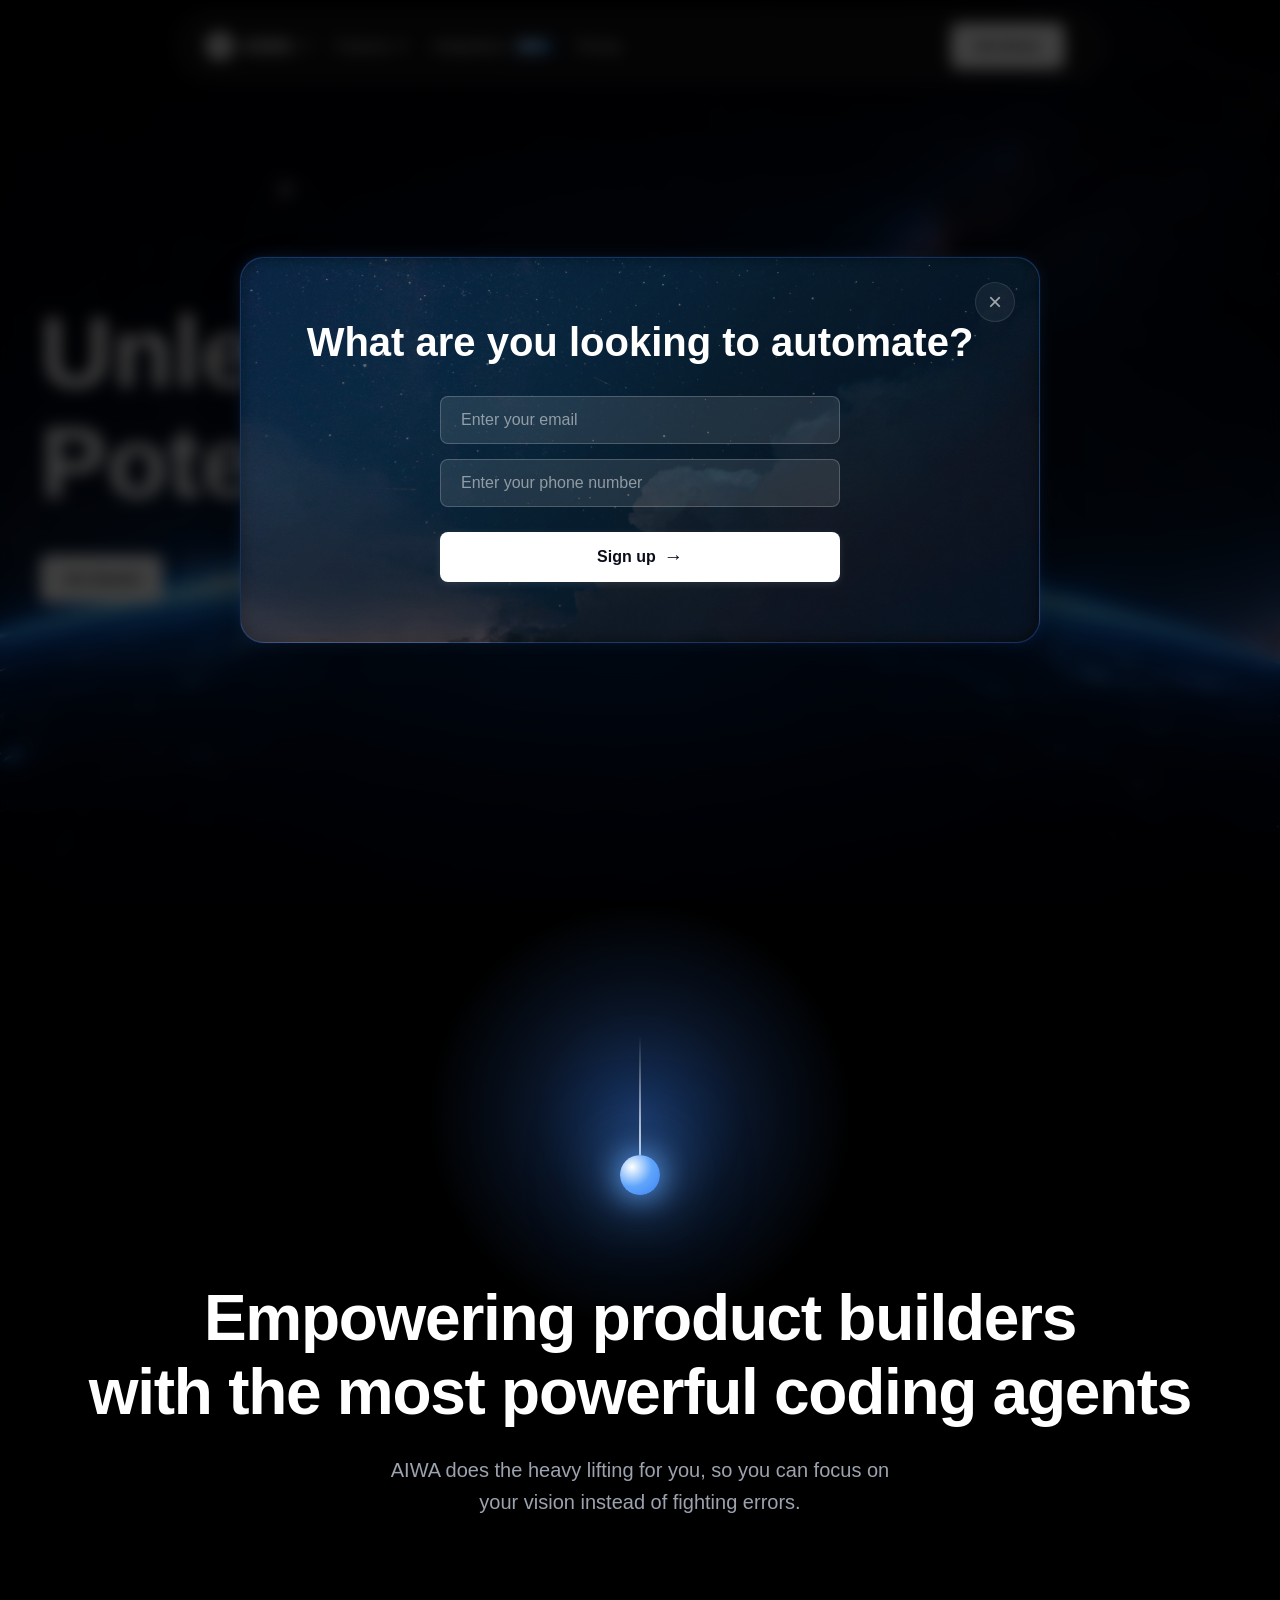
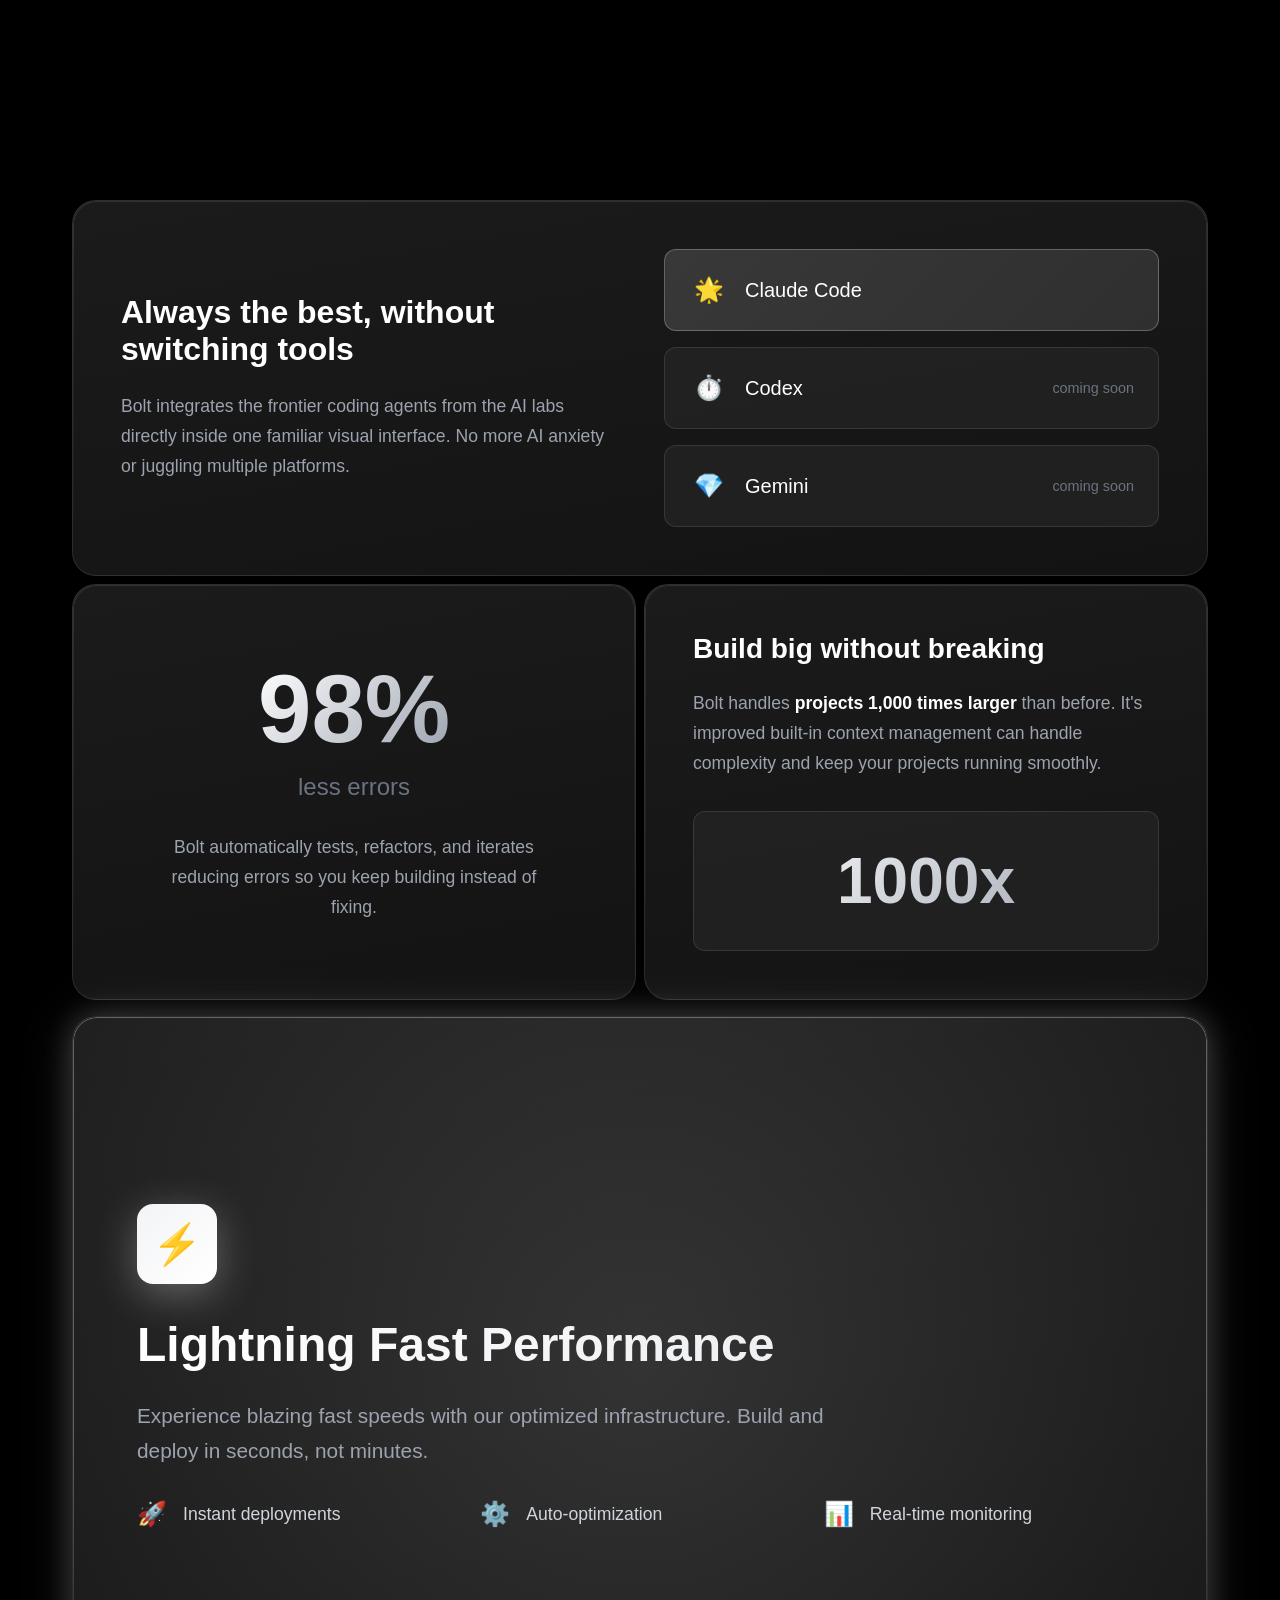
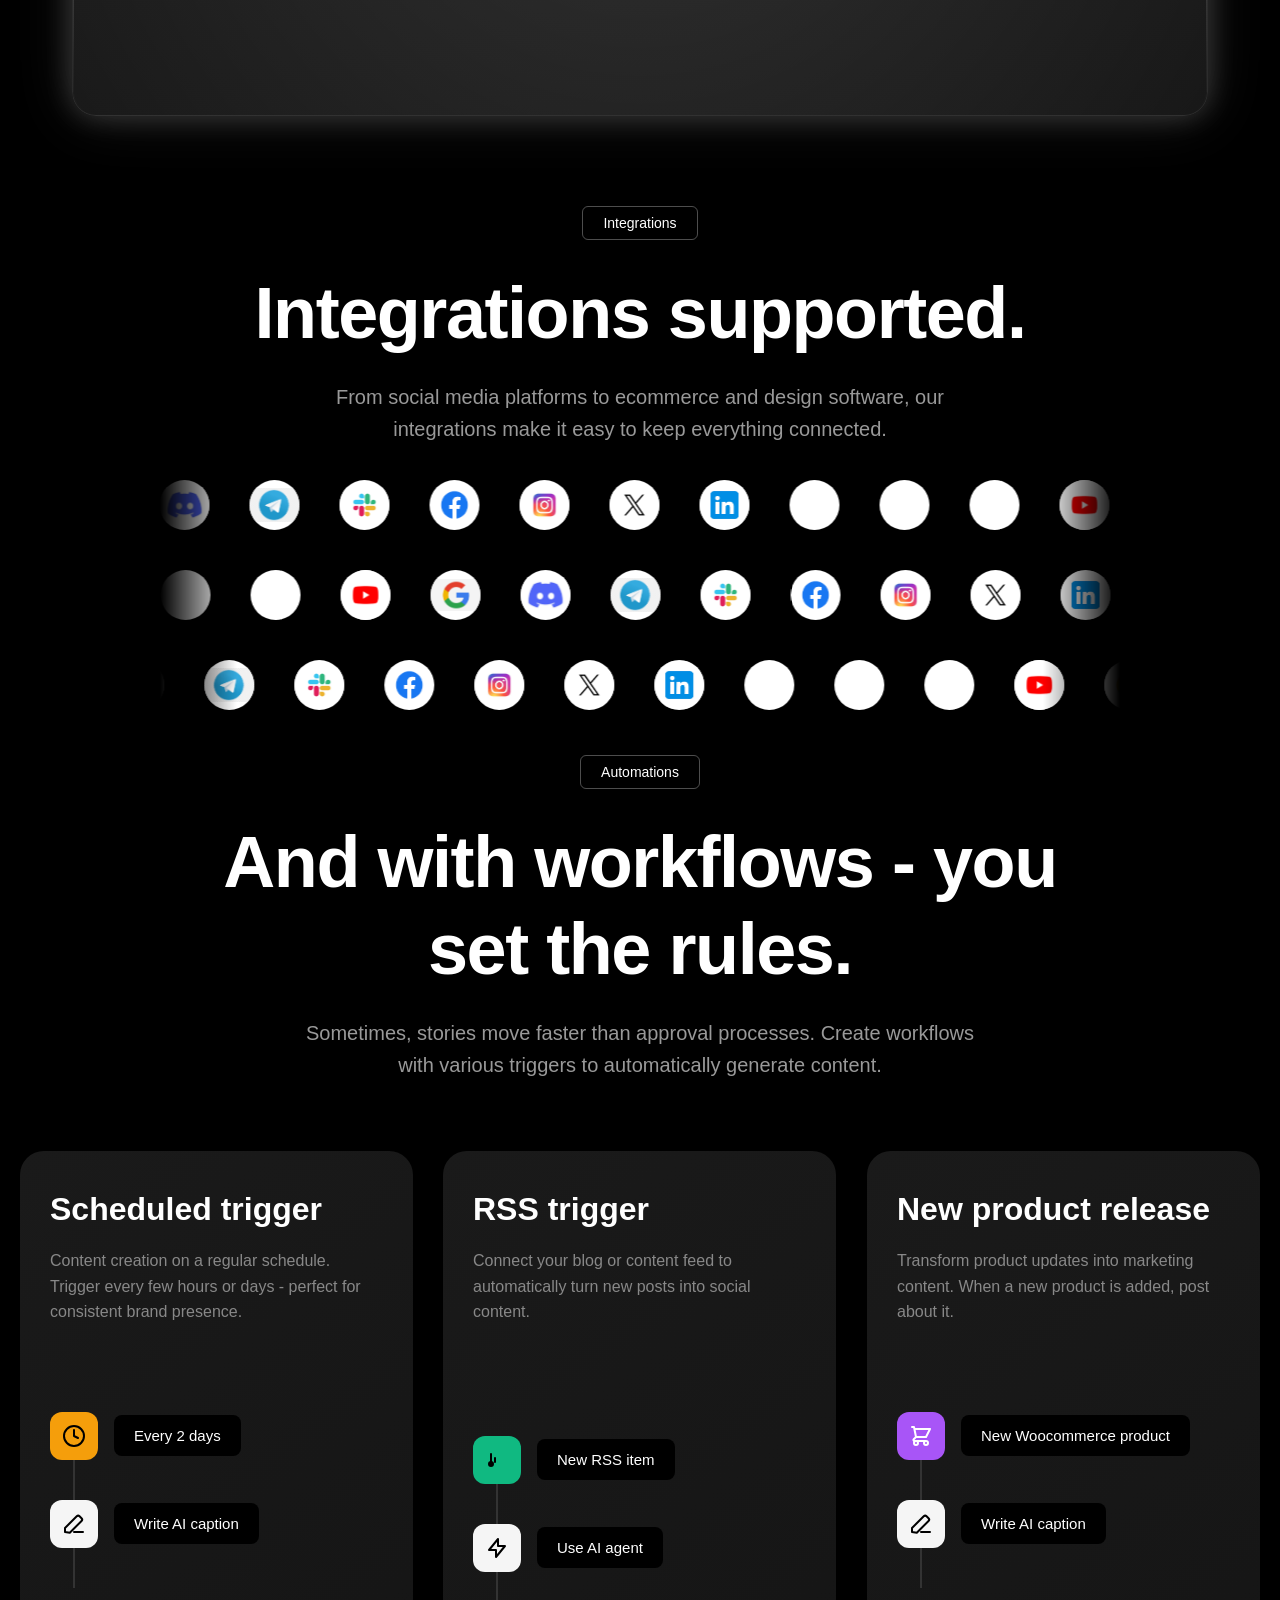
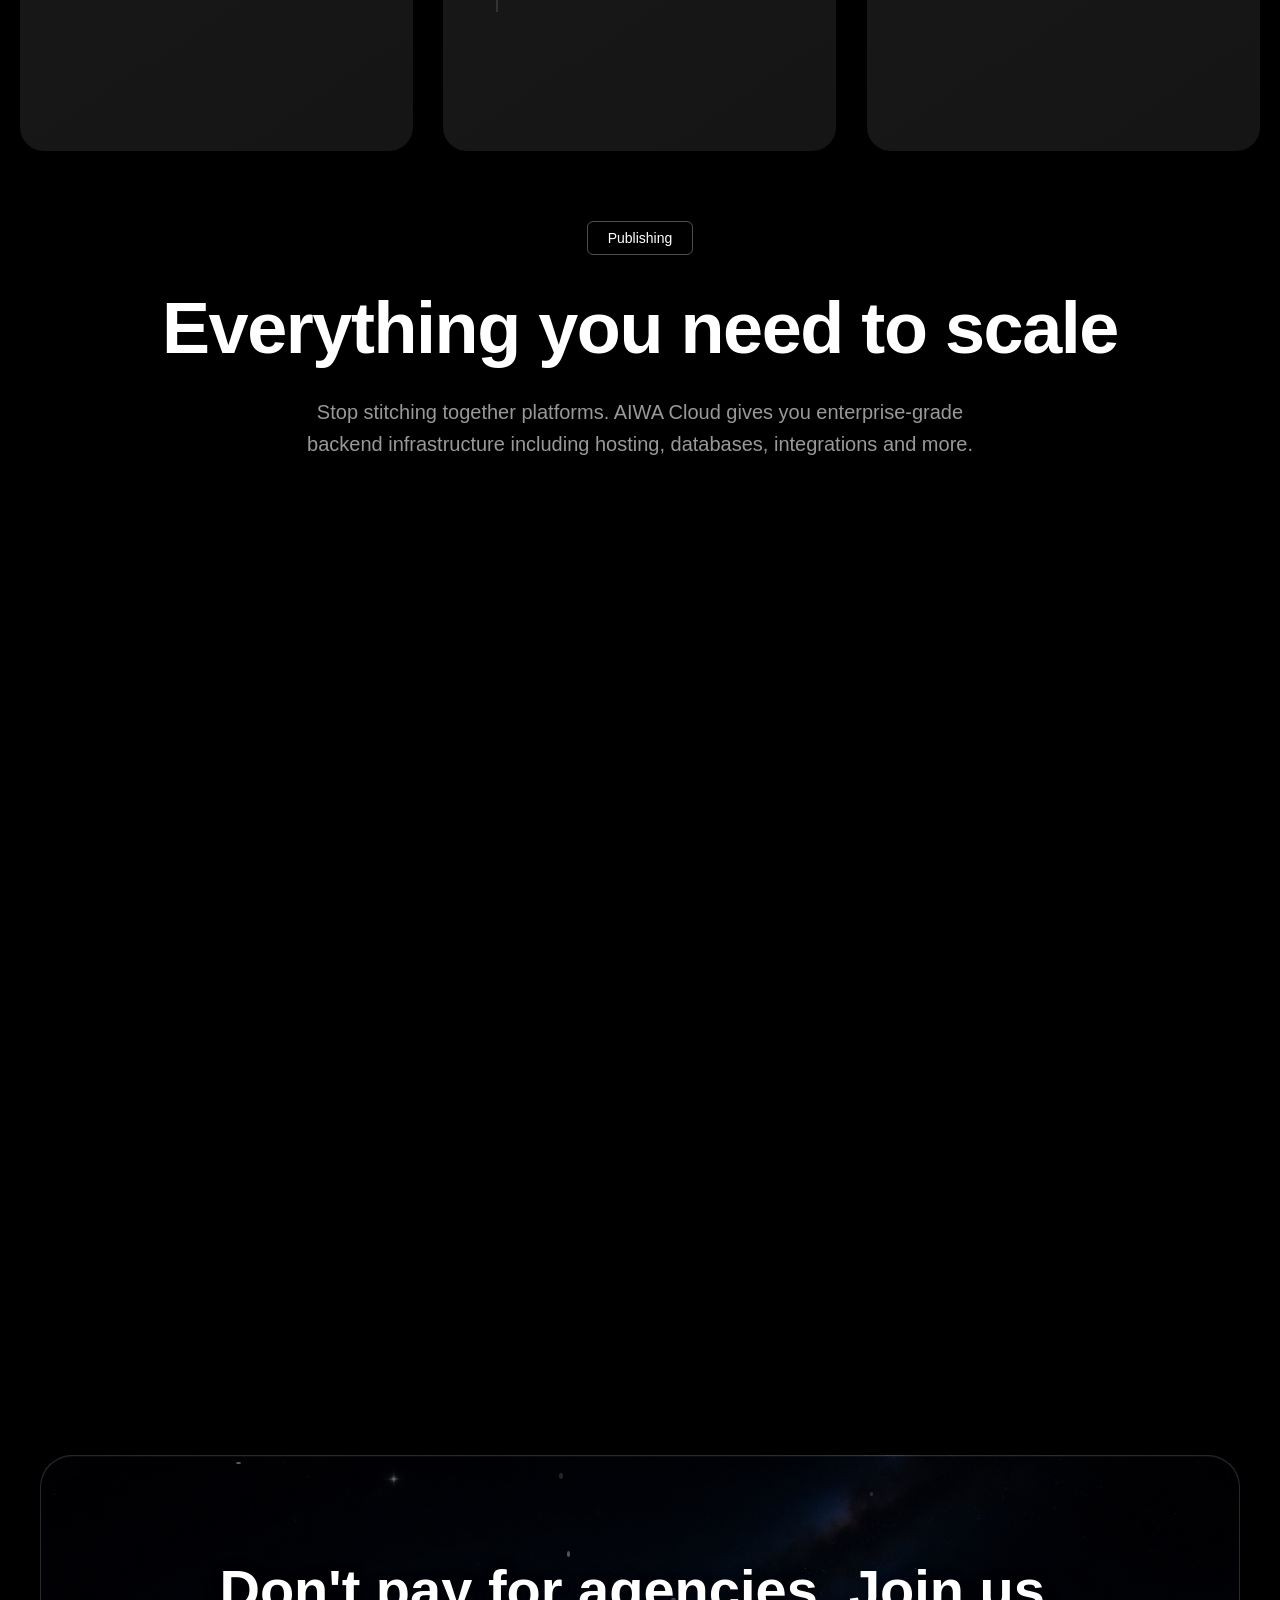
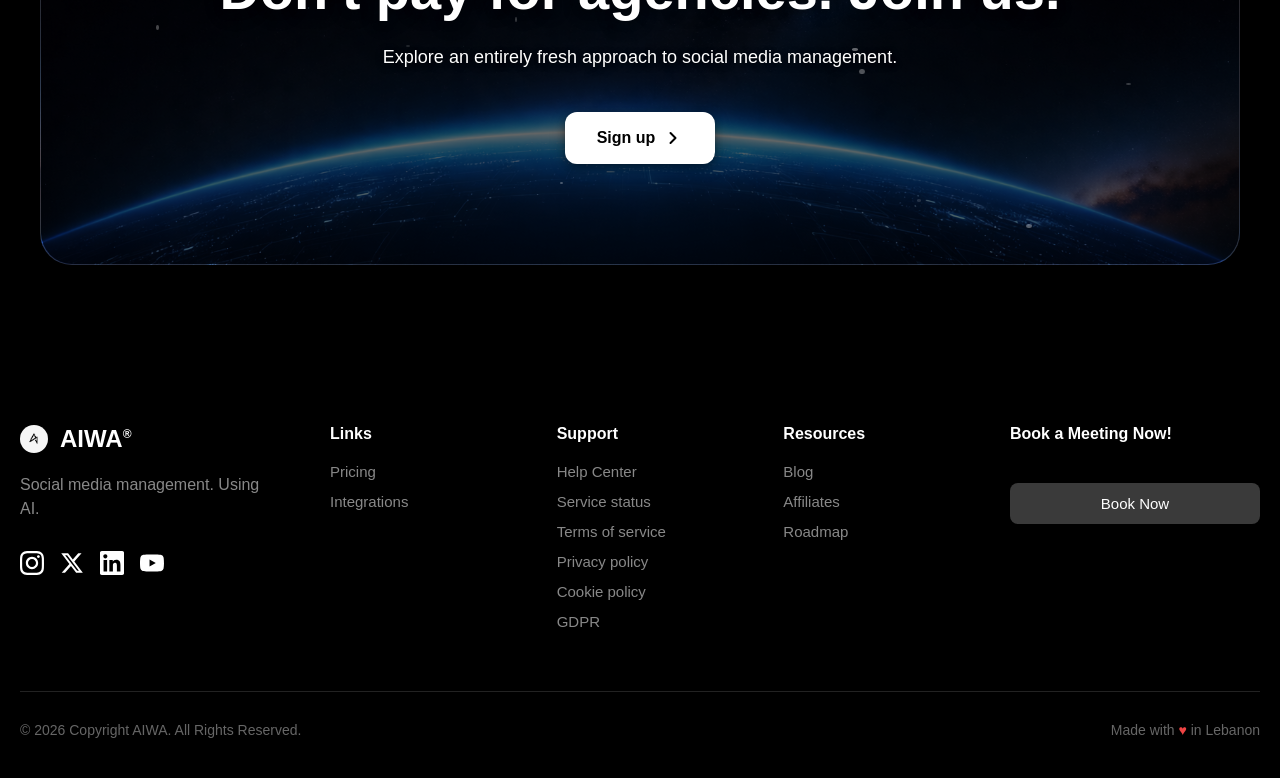
==== commit bf308d0d: "5th commit" ====
--- a/index.html
+++ b/index.html
@@ -14,10 +14,30 @@
     <link rel="stylesheet" href="css/popup.css">
     <link rel="stylesheet" href="css/orb.css">
     <link rel="stylesheet" href="css/automation.css">
+    <link rel="stylesheet" href="css/loader.css">
     <title>AIWA</title>
     
 </head>
-<body>
+<body class="loading">
+
+
+
+
+   <!-- PAGE LOADER -->
+<div class="page-loader" id="pageLoader">
+    <div class="loader-orb"></div>
+    <div class="loader-text">
+        LOADING<span class="loader-dots"><span>.</span><span>.</span><span>.</span></span>
+    </div>
+    <div class="loader-progress">
+        <div class="loader-progress-bar"></div>
+    </div>
+</div>
+
+
+
+
+
 <!-- NAV BAR -->
       <nav class="navbar" id="navbar">
         <div class="navbar-container">
@@ -462,18 +482,12 @@
       <!-- Brand Section -->
       <div class="footer-brand">
         <div class="footer-logo">
-          <svg width="32" height="32" viewBox="0 0 32 32" fill="none" xmlns="http://www.w3.org/2000/svg">
-            <path d="M16 0L32 16L16 32L0 16L16 0Z" fill="white"/>
-          </svg>
+         <img src="media/logo.jpeg" class="logo-icon">
+
           <span class="footer-logo-text">AIWA<sup>®</sup></span>
         </div>
         <p class="footer-tagline">Social media management. Using AI.</p>
         <div class="footer-social">
-          <a href="#" class="social-link" aria-label="Facebook">
-            <svg width="24" height="24" viewBox="0 0 24 24" fill="currentColor">
-              <path d="M24 12.073c0-6.627-5.373-12-12-12s-12 5.373-12 12c0 5.99 4.388 10.954 10.125 11.854v-8.385H7.078v-3.47h3.047V9.43c0-3.007 1.792-4.669 4.533-4.669 1.312 0 2.686.235 2.686.235v2.953H15.83c-1.491 0-1.956.925-1.956 1.874v2.25h3.328l-.532 3.47h-2.796v8.385C19.612 23.027 24 18.062 24 12.073z"/>
-            </svg>
-          </a>
           <a href="#" class="social-link" aria-label="Instagram">
             <svg width="24" height="24" viewBox="0 0 24 24" fill="currentColor">
               <path d="M12 2.163c3.204 0 3.584.012 4.85.07 3.252.148 4.771 1.691 4.919 4.919.058 1.265.069 1.645.069 4.849 0 3.205-.012 3.584-.069 4.849-.149 3.225-1.664 4.771-4.919 4.919-1.266.058-1.644.07-4.85.07-3.204 0-3.584-.012-4.849-.07-3.26-.149-4.771-1.699-4.919-4.92-.058-1.265-.07-1.644-.07-4.849 0-3.204.013-3.583.07-4.849.149-3.227 1.664-4.771 4.919-4.919 1.266-.057 1.645-.069 4.849-.069zm0-2.163c-3.259 0-3.667.014-4.947.072-4.358.2-6.78 2.618-6.98 6.98-.059 1.281-.073 1.689-.073 4.948 0 3.259.014 3.668.072 4.948.2 4.358 2.618 6.78 6.98 6.98 1.281.058 1.689.072 4.948.072 3.259 0 3.668-.014 4.948-.072 4.354-.2 6.782-2.618 6.979-6.98.059-1.28.073-1.689.073-4.948 0-3.259-.014-3.667-.072-4.947-.196-4.354-2.617-6.78-6.979-6.98-1.281-.059-1.69-.073-4.949-.073zm0 5.838c-3.403 0-6.162 2.759-6.162 6.162s2.759 6.163 6.162 6.163 6.162-2.759 6.162-6.163c0-3.403-2.759-6.162-6.162-6.162zm0 10.162c-2.209 0-4-1.79-4-4 0-2.209 1.791-4 4-4s4 1.791 4 4c0 2.21-1.791 4-4 4zm6.406-11.845c-.796 0-1.441.645-1.441 1.44s.645 1.44 1.441 1.44c.795 0 1.439-.645 1.439-1.44s-.644-1.44-1.439-1.44z"/>
@@ -489,12 +503,7 @@
               <path d="M20.447 20.452h-3.554v-5.569c0-1.328-.027-3.037-1.852-3.037-1.853 0-2.136 1.445-2.136 2.939v5.667H9.351V9h3.414v1.561h.046c.477-.9 1.637-1.85 3.37-1.85 3.601 0 4.267 2.37 4.267 5.455v6.286zM5.337 7.433c-1.144 0-2.063-.926-2.063-2.065 0-1.138.92-2.063 2.063-2.063 1.14 0 2.064.925 2.064 2.063 0 1.139-.925 2.065-2.064 2.065zm1.782 13.019H3.555V9h3.564v11.452zM22.225 0H1.771C.792 0 0 .774 0 1.729v20.542C0 23.227.792 24 1.771 24h20.451C23.2 24 24 23.227 24 22.271V1.729C24 .774 23.2 0 22.222 0h.003z"/>
             </svg>
           </a>
-          <a href="#" class="social-link" aria-label="TikTok">
-            <svg width="24" height="24" viewBox="0 0 24 24" fill="currentColor">
-              <path d="M12.525.02c1.31-.02 2.61-.01 3.91-.02.08 1.53.63 3.09 1.75 4.17 1.12 1.11 2.7 1.62 4.24 1.79v4.03c-1.44-.05-2.89-.35-4.2-.97-.57-.26-1.1-.59-1.62-.93-.01 2.92.01 5.84-.02 8.75-.08 1.4-.54 2.79-1.35 3.94-1.31 1.92-3.58 3.17-5.91 3.21-1.43.08-2.86-.31-4.08-1.03-2.02-1.19-3.44-3.37-3.65-5.71-.02-.5-.03-1-.01-1.49.18-1.9 1.12-3.72 2.58-4.96 1.66-1.44 3.98-2.13 6.15-1.72.02 1.48-.04 2.96-.04 4.44-.99-.32-2.15-.23-3.02.37-.63.41-1.11 1.04-1.36 1.75-.21.51-.15 1.07-.14 1.61.24 1.64 1.82 3.02 3.5 2.87 1.12-.01 2.19-.66 2.77-1.61.19-.33.4-.67.41-1.06.1-1.79.06-3.57.07-5.36.01-4.03-.01-8.05.02-12.07z"/>
-            </svg>
-          </a>
-          <a href="#" class="social-link" aria-label="YouTube">
+          <a href="#" class="social-link" aria-label="WhatsApp">
             <svg width="24" height="24" viewBox="0 0 24 24" fill="currentColor">
               <path d="M23.498 6.186a3.016 3.016 0 0 0-2.122-2.136C19.505 3.545 12 3.545 12 3.545s-7.505 0-9.377.505A3.017 3.017 0 0 0 .502 6.186C0 8.07 0 12 0 12s0 3.93.502 5.814a3.016 3.016 0 0 0 2.122 2.136c1.871.505 9.376.505 9.376.505s7.505 0 9.377-.505a3.015 3.015 0 0 0 2.122-2.136C24 15.93 24 12 24 12s0-3.93-.502-5.814zM9.545 15.568V8.432L15.818 12l-6.273 3.568z"/>
             </svg>
@@ -536,9 +545,9 @@
 
       <!-- Community -->
       <div class="footer-column footer-community">
-        <h3 class="footer-title">Community</h3>
-        <p class="community-text">Join our Facebook community to learn how to use all of our tools faster and better.</p>
-        <button class="community-button">Join Facebook group</button>
+        <h3 class="footer-title">Book a Meeting Now!</h3>
+        <p class="community-text"></p>
+        <button class="community-button">Book Now</button>
       </div>
     </div>
 
@@ -582,6 +591,41 @@
             </div>
         </div>
     </div>
+
+
+
+
+       <script>
+        window.addEventListener('load', function() {
+            setTimeout(function() {
+                const loader = document.getElementById('pageLoader');
+                const body = document.body;
+                
+                loader.classList.add('hidden');
+                body.classList.remove('loading');
+                body.classList.add('loaded');
+                
+                setTimeout(function() {
+                    loader.style.display = 'none';
+                }, 500);
+            }, 300);
+        });
+
+        setTimeout(function() {
+            const loader = document.getElementById('pageLoader');
+            const body = document.body;
+            
+            if (loader && !loader.classList.contains('hidden')) {
+                loader.classList.add('hidden');
+                body.classList.remove('loading');
+                body.classList.add('loaded');
+                
+                setTimeout(function() {
+                    loader.style.display = 'none';
+                }, 500);
+            }
+        }, 10000);
+    </script>
 </body>
 
 
--- a/css/hero.css
+++ b/css/hero.css
@@ -39,6 +39,7 @@
     padding: 20px;
     position: relative;
     overflow: hidden;
+   
 }
 
 /* Animated background overlay */
@@ -75,7 +76,7 @@
 }
 
 .hero {
-    transform: translateY(-80px);
+    transform: translateY(-100px);
     animation: fadeInUp 1s ease-out forwards;
     opacity: 0;
 }
--- a/css/nav.css
+++ b/css/nav.css
@@ -2,6 +2,9 @@
             margin: 0;
             padding: 0;
             box-sizing: border-box;
+        }
+        body{
+            overflow-x: hidden;
         }
         
         /* Navbar Styles with Slide-in Animation */
--- a/css/cta.css
+++ b/css/cta.css
@@ -15,13 +15,19 @@
   position: relative;
   overflow: hidden;
   opacity: 0;
-  transform: scale(0.95);
-  animation: fadeInScale 0.8s ease forwards;
+  transform: scale(0.95) translateY(50px);
+  transition: opacity 0.8s ease, transform 0.8s ease;
   border: #ffffff27 solid 1px;
   box-shadow: 
     0 20px 60px rgba(0, 0, 0, 0.5),
     0 10px 30px rgba(0, 0, 0, 0.3),
     inset 0 1px 0 rgba(255, 255, 255, 0.1);
+}
+
+/* Scroll animation trigger */
+.cta-container.animate {
+  opacity: 1;
+  transform: scale(1) translateY(0);
 }
 
 /* Dark overlay */
@@ -38,13 +44,6 @@
   pointer-events: none;
 }
 
-@keyframes fadeInScale {
-  to {
-    opacity: 1;
-    transform: scale(1);
-  }
-}
-
 .cta-title {
   font-size: 56px;
   font-weight: 700;
@@ -54,18 +53,17 @@
   position: relative;
   z-index: 1;
   opacity: 0;
-  transform: translateY(20px);
-  animation: slideUp 0.6s ease forwards 0.2s;
+  transform: translateY(30px);
+  transition: opacity 0.6s ease, transform 0.6s ease;
+  transition-delay: 0.2s;
   text-shadow: 
     0 2px 10px rgba(0, 0, 0, 0.3),
     0 4px 20px rgba(0, 0, 0, 0.2);
 }
 
-@keyframes slideUp {
-  to {
-    opacity: 1;
-    transform: translateY(0);
-  }
+.cta-container.animate .cta-title {
+  opacity: 1;
+  transform: translateY(0);
 }
 
 .cta-description {
@@ -76,11 +74,17 @@
   position: relative;
   z-index: 1;
   opacity: 0;
-  transform: translateY(20px);
-  animation: slideUp 0.6s ease forwards 0.4s;
+  transform: translateY(30px);
+  transition: opacity 0.6s ease, transform 0.6s ease;
+  transition-delay: 0.4s;
   text-shadow: 
     0 2px 8px rgba(0, 0, 0, 0.4),
     0 1px 4px rgba(0, 0, 0, 0.3);
+}
+
+.cta-container.animate .cta-description {
+  opacity: 1;
+  transform: translateY(0);
 }
 
 .cta-button {
@@ -99,13 +103,19 @@
   position: relative;
   z-index: 1;
   opacity: 0;
-  transform: translateY(20px);
-  animation: slideUp 0.6s ease forwards 0.6s;
+  transform: translateY(30px) scale(0.9);
+  transition: opacity 0.6s ease, transform 0.6s ease;
+  transition-delay: 0.6s;
   overflow: hidden;
   box-shadow: 
     0 4px 15px rgba(0, 0, 0, 0.3),
     0 2px 8px rgba(0, 0, 0, 0.2),
     0 1px 3px rgba(0, 0, 0, 0.1);
+}
+
+.cta-container.animate .cta-button {
+  opacity: 1;
+  transform: translateY(0) scale(1);
 }
 
 .cta-button::before {
@@ -127,7 +137,7 @@
 }
 
 .cta-button:hover {
-  transform: translateY(-2px);
+  transform: translateY(-2px) scale(1);
   box-shadow: 
     0 10px 40px rgba(0, 0, 0, 0.4),
     0 6px 20px rgba(0, 0, 0, 0.3),
@@ -155,7 +165,7 @@
 }
 
 .cta-button:active {
-  transform: translateY(0);
+  transform: translateY(0) scale(0.98);
   box-shadow: 
     0 2px 10px rgba(0, 0, 0, 0.3),
     0 1px 5px rgba(0, 0, 0, 0.2);
@@ -204,4 +214,14 @@
   .cta-description {
     font-size: 14px;
   }
+}
+
+/* Reduce motion for accessibility */
+@media (prefers-reduced-motion: reduce) {
+  .cta-container,
+  .cta-title,
+  .cta-description,
+  .cta-button {
+    transition-duration: 0.01ms !important;
+  }
 }
--- a/css/popup.css
+++ b/css/popup.css
@@ -1,244 +1,346 @@
-   /* Popup Overlay */
-        .automation-popup-overlay {
-            position: fixed;
-            top: 0;
-            left: 0;
-            width: 100%;
-            height: 100%;
-            background: rgba(0, 0, 0, 0.75);
-            backdrop-filter: blur(8px);
-            display: flex;
-            align-items: center;
-            justify-content: center;
-            z-index: 9999;
-            opacity: 0;
-            visibility: hidden;
-            transition: opacity 0.3s ease, visibility 0.3s ease;
-        }
-
-        .automation-popup-overlay.automation-popup-active {
-            opacity: 1;
-            visibility: visible;
-        }
-
-        /* Popup Card */
-        .automation-popup-card {
-            background: linear-gradient(rgba(0, 0, 0, 0.555), rgba(0, 0, 0, 0.7)), url(../media/pexels-chudin-alexey-13029597.jpg);
-            background-position: center;
-            background-size: cover;
-            border: 1px solid rgba(59, 130, 246, 0.3);
-            border-radius: 24px;
-            padding: 60px 50px;
-            max-width: 800px;
-            width: 90%;
-            position: relative;
-            box-shadow: 0 20px 60px rgba(0, 0, 0, 0.5),
-                        0 0 1px rgba(59, 130, 246, 0.5);
-            transform: scale(0.95);
-            transition: transform 0.3s ease;
-        }
-
-        .automation-popup-overlay.automation-popup-active .automation-popup-card {
-            transform: scale(1);
-            animation: automationPopupSlideIn 0.4s ease-out;
-        }
-
-        @keyframes automationPopupSlideIn {
-            from {
-                transform: translateY(-20px) scale(0.95);
-                opacity: 0;
-            }
-            to {
-                transform: translateY(0) scale(1);
-                opacity: 1;
-            }
-        }
-
-        /* Subtle glowing border effect */
-        .automation-popup-card::before {
-            content: '';
-            position: absolute;
-            top: -1px;
-            left: -1px;
-            right: -1px;
-            bottom: -1px;
-            background: linear-gradient(135deg, 
-                rgba(59, 130, 246, 0.4), 
-                rgba(96, 165, 250, 0.2), 
-                rgba(37, 99, 235, 0.3));
-            border-radius: 24px;
-            z-index: -1;
-            opacity: 0.6;
-            filter: blur(8px);
-            animation: automationGlowPulse 4s ease-in-out infinite;
-        }
-
-        @keyframes automationGlowPulse {
-            0%, 100% {
-                opacity: 0.4;
-            }
-            50% {
-                opacity: 0.7;
-            }
-        }
-
-        /* Close Button */
-        .automation-popup-close-btn {
-            position: absolute;
-            top: 24px;
-            right: 24px;
-            background: rgba(255, 255, 255, 0.05);
-            border: 1px solid rgba(255, 255, 255, 0.1);
-            border-radius: 50%;
-            width: 40px;
-            height: 40px;
-            display: flex;
-            align-items: center;
-            justify-content: center;
-            cursor: pointer;
-            transition: all 0.3s ease;
-            color: rgba(255, 255, 255, 0.6);
-            font-size: 24px;
-            font-weight: 300;
-        }
-
-        .automation-popup-close-btn:hover {
-            background: rgba(255, 255, 255, 0.1);
-            color: rgba(255, 255, 255, 0.9);
-            transform: rotate(90deg);
-        }
-
-        /* Popup Content */
-        .automation-popup-content {
-            text-align: center;
-        }
-
-        .automation-popup-content h2 {
-            font-size: 2.5rem;
-            margin-bottom: 30px;
-            font-weight: 700;
-            line-height: 1.2;
-            color: #ffffff;
-        }
-
-        .automation-popup-content p {
-            font-size: 1.125rem;
-            line-height: 1.6;
-            margin-bottom: 35px;
-            color: rgba(255, 255, 255, 0.7);
-            max-width: 600px;
-            margin-left: auto;
-            margin-right: auto;
-        }
-
-        /* Form Styles */
-        .automation-popup-form {
-            display: flex;
-            flex-direction: column;
-            gap: 15px;
-            max-width: 400px;
-            margin: 0 auto;
-        }
-
-        .automation-popup-input {
-            width: 100%;
-            padding: 14px 20px;
-            font-size: 1rem;
-            border: 1px solid rgba(255, 255, 255, 0.2);
-            border-radius: 8px;
-            background: rgba(255, 255, 255, 0.1);
-            color: #ffffff;
-            transition: all 0.3s ease;
-            font-family: inherit;
-            box-sizing: border-box;
-        }
-
-        .automation-popup-input::placeholder {
-            color: rgba(255, 255, 255, 0.5);
-        }
-
-        .automation-popup-input:focus {
-            outline: none;
-            border-color: rgba(59, 130, 246, 0.6);
-            background: rgba(255, 255, 255, 0.15);
-            box-shadow: 0 0 0 3px rgba(59, 130, 246, 0.1);
-        }
-
-        /* CTA Button */
-        .automation-popup-cta-btn {
-            background: #ffffff;
-            color: #0a0e1a;
-            border: none;
-            padding: 14px 32px;
-            font-size: 1rem;
-            font-weight: 600;
-            border-radius: 8px;
-            cursor: pointer;
-            transition: all 0.3s ease;
-            box-shadow: 0 2px 8px rgba(255, 255, 255, 0.1);
-            display: inline-flex;
-            align-items: center;
-            justify-content: center;
-            gap: 8px;
-            width: 100%;
-            margin-top: 10px;
-            font-family: inherit;
-        }
-
-        .automation-popup-cta-btn:hover {
-            transform: translateY(-2px);
-            box-shadow: 0 4px 16px rgba(255, 255, 255, 0.2);
-            background: #f8fafc;
-        }
-
-        .automation-popup-cta-btn:disabled {
-            opacity: 0.6;
-            cursor: not-allowed;
-            transform: none;
-        }
-
-        .automation-popup-cta-btn::after {
-            content: '→';
-            font-size: 1.2rem;
-            transition: transform 0.3s ease;
-        }
-
-        .automation-popup-cta-btn:hover::after {
-            transform: translateX(4px);
-        }
-
-        .automation-popup-secondary-link {
-            display: block;
-            margin-top: 20px;
-            color: rgba(255, 255, 255, 0.5);
-            text-decoration: none;
-            font-size: 0.9rem;
-            transition: color 0.3s ease;
-        }
-
-        .automation-popup-secondary-link:hover {
-            color: rgba(255, 255, 255, 0.8);
-            text-decoration: underline;
-        }
-
-        /* Responsive */
-        @media (max-width: 768px) {
-            .automation-popup-card {
-                padding: 50px 30px;
-                max-width: 95%;
-            }
-
-            .automation-popup-content h2 {
-                font-size: 1.75rem;
-            }
-
-            .automation-popup-content p {
-                font-size: 1rem;
-            }
-
-            .automation-popup-cta-btn {
-                padding: 12px 28px;
-                font-size: 0.95rem;
-            }
-
-        }+/* Popup Overlay */
+.automation-popup-overlay {
+    position: fixed;
+    top: 0;
+    left: 0;
+    width: 100%;
+    height: 100%;
+    background: rgba(0, 0, 0, 0);
+    backdrop-filter: blur(0px);
+    display: flex;
+    align-items: center;
+    justify-content: center;
+    z-index: 9999;
+    opacity: 0;
+    visibility: hidden;
+    transition: opacity 0.4s cubic-bezier(0.4, 0, 0.2, 1),
+                visibility 0.4s cubic-bezier(0.4, 0, 0.2, 1),
+                background 0.4s cubic-bezier(0.4, 0, 0.2, 1),
+                backdrop-filter 0.4s cubic-bezier(0.4, 0, 0.2, 1);
+}
+
+.automation-popup-overlay.automation-popup-active {
+    opacity: 1;
+    visibility: visible;
+    background: rgba(0, 0, 0, 0.75);
+    backdrop-filter: blur(8px);
+}
+
+/* Popup Card */
+.automation-popup-card {
+    background: linear-gradient(rgba(0, 0, 0, 0.555), rgba(0, 0, 0, 0.7)), url(../media/pexels-chudin-alexey-13029597.jpg);
+    background-position: center;
+    background-size: cover;
+    border: 1px solid rgba(59, 130, 246, 0.3);
+    border-radius: 24px;
+    padding: 60px 50px;
+    max-width: 800px;
+    width: 90%;
+    position: relative;
+    box-shadow: 0 20px 60px rgba(0, 0, 0, 0.5),
+                0 0 1px rgba(59, 130, 246, 0.5);
+    transform: scale(0.8) translateY(40px);
+    opacity: 0;
+    transition: transform 0.5s cubic-bezier(0.34, 1.56, 0.64, 1),
+                opacity 0.4s cubic-bezier(0.4, 0, 0.2, 1),
+                box-shadow 0.4s cubic-bezier(0.4, 0, 0.2, 1);
+}
+
+.automation-popup-overlay.automation-popup-active .automation-popup-card {
+    transform: scale(1) translateY(0);
+    opacity: 1;
+}
+
+/* Subtle glowing border effect */
+.automation-popup-card::before {
+    content: '';
+    position: absolute;
+    top: -1px;
+    left: -1px;
+    right: -1px;
+    bottom: -1px;
+    background: linear-gradient(135deg, 
+        rgba(59, 130, 246, 0.4), 
+        rgba(96, 165, 250, 0.2), 
+        rgba(37, 99, 235, 0.3));
+    border-radius: 24px;
+    z-index: -1;
+    opacity: 0;
+    filter: blur(8px);
+    transition: opacity 0.6s cubic-bezier(0.4, 0, 0.2, 1);
+}
+
+.automation-popup-overlay.automation-popup-active .automation-popup-card::before {
+    animation: automationGlowPulse 4s ease-in-out infinite;
+    opacity: 0.4;
+}
+
+@keyframes automationGlowPulse {
+    0%, 100% {
+        opacity: 0.4;
+    }
+    50% {
+        opacity: 0.7;
+    }
+}
+
+/* Close Button */
+.automation-popup-close-btn {
+    position: absolute;
+    top: 24px;
+    right: 24px;
+    background: rgba(255, 255, 255, 0.05);
+    border: 1px solid rgba(255, 255, 255, 0.1);
+    border-radius: 50%;
+    width: 40px;
+    height: 40px;
+    display: flex;
+    align-items: center;
+    justify-content: center;
+    cursor: pointer;
+    transition: all 0.3s cubic-bezier(0.4, 0, 0.2, 1);
+    color: rgba(255, 255, 255, 0.6);
+    font-size: 24px;
+    font-weight: 300;
+    opacity: 0;
+    transform: scale(0.8) rotate(-90deg);
+}
+
+.automation-popup-overlay.automation-popup-active .automation-popup-close-btn {
+    opacity: 1;
+    transform: scale(1) rotate(0deg);
+    transition-delay: 0.3s;
+}
+
+.automation-popup-close-btn:hover {
+    background: rgba(255, 255, 255, 0.1);
+    color: rgba(255, 255, 255, 0.9);
+    transform: scale(1.1) rotate(90deg);
+}
+
+/* Popup Content */
+.automation-popup-content {
+    text-align: center;
+}
+
+.automation-popup-content h2 {
+    font-size: 2.5rem;
+    margin-bottom: 30px;
+    font-weight: 700;
+    line-height: 1.2;
+    color: #ffffff;
+    opacity: 0;
+    transform: translateY(20px);
+    transition: opacity 0.5s cubic-bezier(0.4, 0, 0.2, 1),
+                transform 0.5s cubic-bezier(0.4, 0, 0.2, 1);
+}
+
+.automation-popup-overlay.automation-popup-active .automation-popup-content h2 {
+    opacity: 1;
+    transform: translateY(0);
+    transition-delay: 0.2s;
+}
+
+.automation-popup-content p {
+    font-size: 1.125rem;
+    line-height: 1.6;
+    margin-bottom: 35px;
+    color: rgba(255, 255, 255, 0.7);
+    max-width: 600px;
+    margin-left: auto;
+    margin-right: auto;
+    opacity: 0;
+    transform: translateY(20px);
+    transition: opacity 0.5s cubic-bezier(0.4, 0, 0.2, 1),
+                transform 0.5s cubic-bezier(0.4, 0, 0.2, 1);
+}
+
+.automation-popup-overlay.automation-popup-active .automation-popup-content p {
+    opacity: 1;
+    transform: translateY(0);
+    transition-delay: 0.3s;
+}
+
+/* Form Styles */
+.automation-popup-form {
+    display: flex;
+    flex-direction: column;
+    gap: 15px;
+    max-width: 400px;
+    margin: 0 auto;
+}
+
+.automation-popup-input {
+    width: 100%;
+    padding: 14px 20px;
+    font-size: 1rem;
+    border: 1px solid rgba(255, 255, 255, 0.2);
+    border-radius: 8px;
+    background: rgba(255, 255, 255, 0.1);
+    color: #ffffff;
+    transition: all 0.3s cubic-bezier(0.4, 0, 0.2, 1);
+    font-family: inherit;
+    box-sizing: border-box;
+    opacity: 0;
+    transform: translateY(20px);
+}
+
+.automation-popup-overlay.automation-popup-active .automation-popup-input:nth-child(1) {
+    opacity: 1;
+    transform: translateY(0);
+    transition: opacity 0.5s cubic-bezier(0.4, 0, 0.2, 1),
+                transform 0.5s cubic-bezier(0.4, 0, 0.2, 1),
+                border-color 0.3s cubic-bezier(0.4, 0, 0.2, 1),
+                background 0.3s cubic-bezier(0.4, 0, 0.2, 1);
+    transition-delay: 0.4s;
+}
+
+.automation-popup-overlay.automation-popup-active .automation-popup-input:nth-child(2) {
+    opacity: 1;
+    transform: translateY(0);
+    transition: opacity 0.5s cubic-bezier(0.4, 0, 0.2, 1),
+                transform 0.5s cubic-bezier(0.4, 0, 0.2, 1),
+                border-color 0.3s cubic-bezier(0.4, 0, 0.2, 1),
+                background 0.3s cubic-bezier(0.4, 0, 0.2, 1);
+    transition-delay: 0.5s;
+}
+
+.automation-popup-input::placeholder {
+    color: rgba(255, 255, 255, 0.5);
+}
+
+.automation-popup-input:focus {
+    outline: none;
+    border-color: rgba(59, 130, 246, 0.6);
+    background: rgba(255, 255, 255, 0.15);
+    box-shadow: 0 0 0 3px rgba(59, 130, 246, 0.1);
+}
+
+/* CTA Button */
+.automation-popup-cta-btn {
+    background: #ffffff;
+    color: #0a0e1a;
+    border: none;
+    padding: 14px 32px;
+    font-size: 1rem;
+    font-weight: 600;
+    border-radius: 8px;
+    cursor: pointer;
+    transition: all 0.3s cubic-bezier(0.4, 0, 0.2, 1);
+    box-shadow: 0 2px 8px rgba(255, 255, 255, 0.1);
+    display: inline-flex;
+    align-items: center;
+    justify-content: center;
+    gap: 8px;
+    width: 100%;
+    margin-top: 10px;
+    font-family: inherit;
+    opacity: 0;
+    transform: translateY(20px) scale(0.95);
+}
+
+.automation-popup-overlay.automation-popup-active .automation-popup-cta-btn {
+    opacity: 1;
+    transform: translateY(0) scale(1);
+    transition: opacity 0.5s cubic-bezier(0.4, 0, 0.2, 1),
+                transform 0.5s cubic-bezier(0.34, 1.56, 0.64, 1),
+                box-shadow 0.3s cubic-bezier(0.4, 0, 0.2, 1),
+                background 0.3s cubic-bezier(0.4, 0, 0.2, 1);
+    transition-delay: 0.6s;
+}
+
+.automation-popup-cta-btn:hover {
+    transform: translateY(-2px) scale(1);
+    box-shadow: 0 4px 16px rgba(255, 255, 255, 0.2);
+    background: #f8fafc;
+}
+
+.automation-popup-cta-btn:disabled {
+    opacity: 0.6;
+    cursor: not-allowed;
+    transform: translateY(0) scale(1);
+}
+
+.automation-popup-cta-btn::after {
+    content: '→';
+    font-size: 1.2rem;
+    transition: transform 0.3s cubic-bezier(0.4, 0, 0.2, 1);
+}
+
+.automation-popup-cta-btn:hover::after {
+    transform: translateX(4px);
+}
+
+.automation-popup-secondary-link {
+    display: block;
+    margin-top: 20px;
+    color: rgba(255, 255, 255, 0.5);
+    text-decoration: none;
+    font-size: 0.9rem;
+    transition: color 0.3s cubic-bezier(0.4, 0, 0.2, 1);
+    opacity: 0;
+    transform: translateY(10px);
+}
+
+.automation-popup-overlay.automation-popup-active .automation-popup-secondary-link {
+    opacity: 1;
+    transform: translateY(0);
+    transition: opacity 0.5s cubic-bezier(0.4, 0, 0.2, 1),
+                transform 0.5s cubic-bezier(0.4, 0, 0.2, 1),
+                color 0.3s cubic-bezier(0.4, 0, 0.2, 1);
+    transition-delay: 0.7s;
+}
+
+.automation-popup-secondary-link:hover {
+    color: rgba(255, 255, 255, 0.8);
+    text-decoration: underline;
+}
+
+/* Responsive */
+@media (max-width: 768px) {
+    .automation-popup-card {
+        padding: 50px 30px;
+        max-width: 95%;
+    }
+
+    .automation-popup-content h2 {
+        font-size: 1.75rem;
+    }
+
+    .automation-popup-content p {
+        font-size: 1rem;
+    }
+
+    .automation-popup-cta-btn {
+        padding: 12px 28px;
+        font-size: 0.95rem;
+    }
+}
+
+/* Smooth closing animation */
+.automation-popup-overlay.automation-popup-closing {
+    opacity: 0;
+    background: rgba(0, 0, 0, 0);
+    backdrop-filter: blur(0px);
+}
+
+.automation-popup-overlay.automation-popup-closing .automation-popup-card {
+    transform: scale(0.9) translateY(-30px);
+    opacity: 0;
+}
+
+/* Reduce motion for accessibility */
+@media (prefers-reduced-motion: reduce) {
+    .automation-popup-overlay,
+    .automation-popup-card,
+    .automation-popup-card::before,
+    .automation-popup-close-btn,
+    .automation-popup-content h2,
+    .automation-popup-content p,
+    .automation-popup-input,
+    .automation-popup-cta-btn,
+    .automation-popup-secondary-link {
+        transition-duration: 0.01ms !important;
+        animation-duration: 0.01ms !important;
+    }
+}
--- a/css/loader.css
+++ b/css/loader.css
@@ -0,0 +1,202 @@
+/* ==================== PAGE LOADER ==================== */
+.page-loader {
+    position: fixed;
+    top: 0;
+    left: 0;
+    width: 100%;
+    height: 100%;
+    background: #000000;
+    display: flex;
+    flex-direction: column;
+    align-items: center;
+    justify-content: center;
+    z-index: 9999;
+    transition: opacity 0.5s ease, visibility 0.5s ease;
+}
+
+.page-loader.hidden {
+    opacity: 0;
+    visibility: hidden;
+}
+
+.loader-orb {
+    width: 80px;
+    height: 80px;
+    border-radius: 50%;
+    background: radial-gradient(circle at 30% 30%, #ffffff, #60a5fa, #3b82f6);
+    box-shadow: 
+        0 0 40px rgba(96, 165, 250, 1),
+        0 0 80px rgba(96, 165, 250, 0.8),
+        0 0 120px rgba(96, 165, 250, 0.6);
+    position: relative;
+    animation: loader-pulse 2s ease-in-out infinite;
+}
+
+@keyframes loader-pulse {
+    0%, 100% {
+        transform: scale(1);
+        box-shadow: 
+            0 0 40px rgba(96, 165, 250, 1),
+            0 0 80px rgba(96, 165, 250, 0.8),
+            0 0 120px rgba(96, 165, 250, 0.6);
+    }
+    50% {
+        transform: scale(1.1);
+        box-shadow: 
+            0 0 50px rgba(96, 165, 250, 1),
+            0 0 100px rgba(96, 165, 250, 0.9),
+            0 0 150px rgba(96, 165, 250, 0.7);
+    }
+}
+
+.loader-text {
+    margin-top: 30px;
+    font-family: -apple-system, BlinkMacSystemFont, 'Segoe UI', 'Roboto', 'Oxygen', 'Ubuntu', 'Cantarell', sans-serif;
+    font-size: 18px;
+    font-weight: 600;
+    color: #ffffff;
+    letter-spacing: 2px;
+    animation: loader-fade 1.5s ease-in-out infinite;
+}
+
+@keyframes loader-fade {
+    0%, 100% {
+        opacity: 0.4;
+    }
+    50% {
+        opacity: 1;
+    }
+}
+
+.loader-dots {
+    display: inline-block;
+    margin-left: 5px;
+}
+
+.loader-dots span {
+    display: inline-block;
+    animation: loader-dot 1.4s infinite;
+}
+
+.loader-dots span:nth-child(1) {
+    animation-delay: 0s;
+}
+
+.loader-dots span:nth-child(2) {
+    animation-delay: 0.2s;
+}
+
+.loader-dots span:nth-child(3) {
+    animation-delay: 0.4s;
+}
+
+@keyframes loader-dot {
+    0%, 60%, 100% {
+        opacity: 0.4;
+    }
+    30% {
+        opacity: 1;
+    }
+}
+
+.loader-progress {
+    width: 250px;
+    height: 3px;
+    background: rgba(255, 255, 255, 0.1);
+    border-radius: 10px;
+    margin-top: 20px;
+    overflow: hidden;
+    position: relative;
+}
+
+.loader-progress-bar {
+    height: 100%;
+    background: linear-gradient(90deg, #60a5fa, #3b82f6);
+    border-radius: 10px;
+    animation: loader-progress-anim 2s ease-in-out infinite;
+    box-shadow: 0 0 10px rgba(96, 165, 250, 0.8);
+}
+
+@keyframes loader-progress-anim {
+    0% {
+        width: 0%;
+        opacity: 1;
+    }
+    50% {
+        width: 70%;
+        opacity: 1;
+    }
+    100% {
+        width: 100%;
+        opacity: 0.3;
+    }
+}
+
+body.loading {
+    overflow: hidden;
+}
+
+/* Pause animations until loaded */
+.herobg {
+    animation-play-state: paused;
+}
+
+body.loaded .herobg {
+    animation-play-state: running;
+}
+
+.hero {
+    animation-play-state: paused;
+}
+
+body.loaded .hero {
+    animation-play-state: running;
+}
+
+.hero h1 {
+    animation-play-state: paused;
+}
+
+body.loaded .hero h1 {
+    animation-play-state: running;
+}
+
+.btns {
+    animation-play-state: paused;
+}
+
+body.loaded .btns {
+    animation-play-state: running;
+}
+
+.btns .btn2 {
+    animation-play-state: paused;
+}
+
+body.loaded .btns .btn2 {
+    animation-play-state: running;
+}
+
+/* Responsive loader styles */
+@media (max-width: 1024px) {
+    .loader-orb {
+        width: 60px;
+        height: 60px;
+    }
+}
+
+@media (max-width: 768px) {
+    .loader-orb {
+        width: 50px;
+        height: 50px;
+    }
+
+    .loader-text {
+        font-size: 16px;
+    }
+
+    .loader-progress {
+        width: 200px;
+    }
+}
+/* ==================== END PAGE LOADER ==================== */
